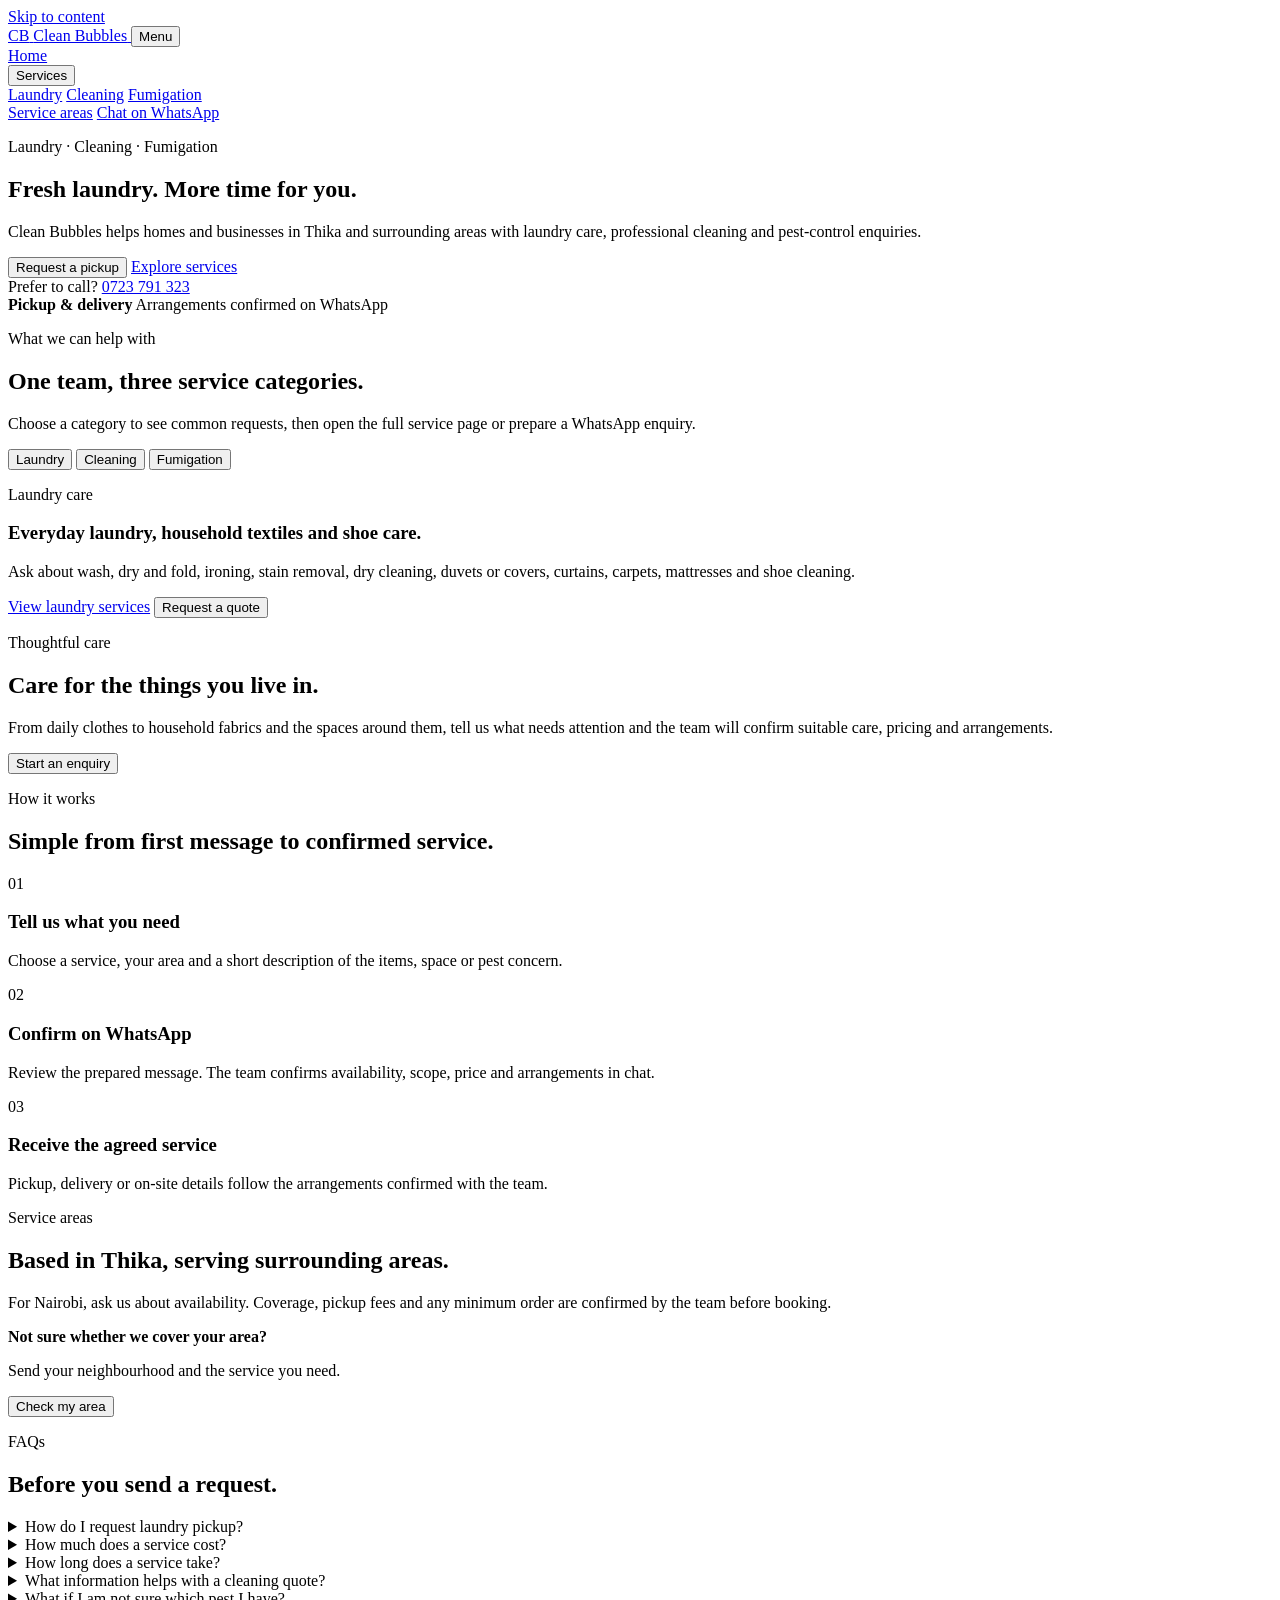
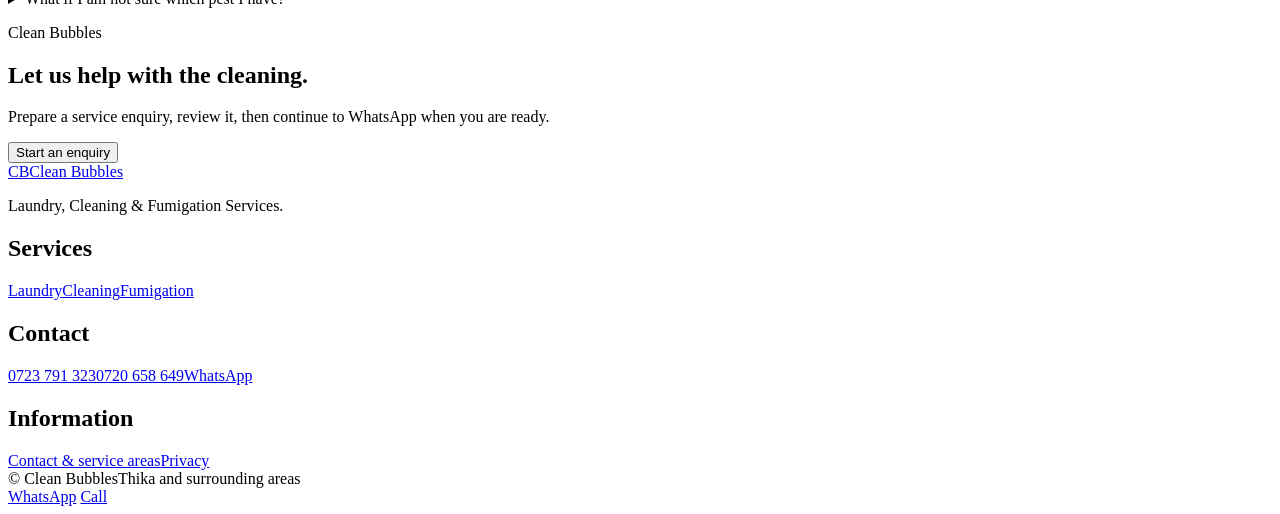
==== index.html @ dd05f0a0 "Build Clean Bubbles homepage" ====
<!doctype html>
<html lang="en">
<head>
  <meta charset="utf-8">
  <meta name="viewport" content="width=device-width,initial-scale=1">
  <meta name="description" content="Clean Bubbles provides laundry, cleaning and fumigation services in Thika and surrounding areas. Request a quote or pickup through WhatsApp.">
  <title>Clean Bubbles | Laundry, Cleaning & Fumigation in Thika</title>
  <link rel="stylesheet" href="assets/css/styles.css">
  <script defer src="assets/js/main.js"></script>
  <script defer src="assets/js/enquiry.js"></script>
</head>
<body>
  <a class="skip-link" href="#main">Skip to content</a>

  <header class="site-header">
    <div class="container nav-shell">
      <a class="wordmark" href="./" aria-label="Clean Bubbles home">
        <span class="wordmark-mark" aria-hidden="true">CB</span>
        <span>Clean Bubbles</span>
      </a>

      <button class="menu-toggle" type="button" aria-expanded="false" aria-controls="primary-nav">Menu</button>

      <nav id="primary-nav" class="primary-nav" aria-label="Primary navigation">
        <a class="active" href="./">Home</a>
        <div class="nav-dropdown">
          <button class="nav-drop-toggle" type="button" aria-expanded="false">Services</button>
          <div class="nav-dropdown-menu">
            <a href="laundry/">Laundry</a>
            <a href="cleaning/">Cleaning</a>
            <a href="fumigation/">Fumigation</a>
          </div>
        </div>
        <a href="contact/#areas">Service areas</a>
        <a class="btn btn-primary btn-small" href="https://wa.me/254723791323" target="_blank" rel="noopener noreferrer">Chat on WhatsApp</a>
      </nav>
    </div>
  </header>

  <main id="main">
    <section class="hero">
      <div class="container hero-grid">
        <div class="hero-copy reveal">
          <p class="eyebrow">Laundry · Cleaning · Fumigation</p>
          <h1>Fresh laundry. More time for you.</h1>
          <p class="hero-lede">Clean Bubbles helps homes and businesses in Thika and surrounding areas with laundry care, professional cleaning and pest-control enquiries.</p>

          <div class="hero-actions">
            <button class="btn btn-primary" type="button" data-enquiry data-category="laundry" data-service="Wash, dry and fold">Request a pickup</button>
            <a class="btn btn-secondary" href="#services">Explore services</a>
          </div>

          <div class="hero-contact">
            <span>Prefer to call?</span>
            <a href="tel:+254723791323">0723 791 323</a>
          </div>
        </div>

        <div class="hero-art reveal" aria-label="Decorative laundry illustration">
          <div class="bubble bubble-a"></div>
          <div class="bubble bubble-b"></div>
          <div class="bubble bubble-c"></div>
          <div class="washer">
            <div class="washer-top"><span></span><span></span><span></span></div>
            <div class="washer-door">
              <div class="washer-water"></div>
              <div class="washer-cloth cloth-one"></div>
              <div class="washer-cloth cloth-two"></div>
            </div>
          </div>
          <div class="laundry-card">
            <strong>Pickup & delivery</strong>
            <span>Arrangements confirmed on WhatsApp</span>
          </div>
        </div>
      </div>
    </section>

    <section id="services" class="section service-switcher">
      <div class="container">
        <div class="section-heading reveal">
          <p class="eyebrow">What we can help with</p>
          <h2>One team, three service categories.</h2>
          <p>Choose a category to see common requests, then open the full service page or prepare a WhatsApp enquiry.</p>
        </div>

        <div class="tabs reveal" data-tabs>
          <div class="tab-list" role="tablist" aria-label="Service categories">
            <button role="tab" aria-selected="true" aria-controls="panel-laundry" id="tab-laundry" data-tab="laundry">Laundry</button>
            <button role="tab" aria-selected="false" aria-controls="panel-cleaning" id="tab-cleaning" data-tab="cleaning">Cleaning</button>
            <button role="tab" aria-selected="false" aria-controls="panel-fumigation" id="tab-fumigation" data-tab="fumigation">Fumigation</button>
          </div>

          <div class="tab-panel is-active" id="panel-laundry" role="tabpanel" aria-labelledby="tab-laundry" data-panel="laundry">
            <div>
              <p class="eyebrow">Laundry care</p>
              <h3>Everyday laundry, household textiles and shoe care.</h3>
              <p>Ask about wash, dry and fold, ironing, stain removal, dry cleaning, duvets or covers, curtains, carpets, mattresses and shoe cleaning.</p>
              <div class="inline-actions">
                <a class="text-link" href="laundry/">View laundry services</a>
                <button class="btn btn-primary" type="button" data-enquiry data-category="laundry">Request a quote</button>
              </div>
            </div>
            <div class="service-visual visual-laundry" aria-hidden="true"><span class="fold fold-1"></span><span class="fold fold-2"></span><span class="fold fold-3"></span></div>
          </div>

          <div class="tab-panel" id="panel-cleaning" role="tabpanel" aria-labelledby="tab-cleaning" data-panel="cleaning" hidden>
            <div>
              <p class="eyebrow">Professional cleaning</p>
              <h3>From sofas and mattresses to homes and offices.</h3>
              <p>Describe your space, item count or approximate size so the team can confirm scope and pricing.</p>
              <div class="inline-actions">
                <a class="text-link" href="cleaning/">View cleaning services</a>
                <button class="btn btn-primary" type="button" data-enquiry data-category="cleaning">Request a quote</button>
              </div>
            </div>
            <div class="service-visual visual-cleaning" aria-hidden="true"><span class="sofa"></span><span class="sparkle s1"></span><span class="sparkle s2"></span></div>
          </div>

          <div class="tab-panel" id="panel-fumigation" role="tabpanel" aria-labelledby="tab-fumigation" data-panel="fumigation" hidden>
            <div>
              <p class="eyebrow">Fumigation & pest control</p>
              <h3>Tell us what you are seeing — or choose “Not sure”.</h3>
              <p>Enquire about cockroaches, bed bugs, termites, rats or mice, ants, general pest control, disinfection, sanitization or fogging.</p>
              <div class="inline-actions">
                <a class="text-link" href="fumigation/">View pest-control services</a>
                <button class="btn btn-primary" type="button" data-enquiry data-category="fumigation">Request a pest-control quote</button>
              </div>
            </div>
            <div class="service-visual visual-fumigation" aria-hidden="true"><span class="shield"></span><span class="dot d1"></span><span class="dot d2"></span><span class="dot d3"></span></div>
          </div>
        </div>
      </div>
    </section>

    <section class="section care-section">
      <div class="container care-grid">
        <div class="care-copy reveal">
          <p class="eyebrow eyebrow-light">Thoughtful care</p>
          <h2>Care for the things you live in.</h2>
          <p>From daily clothes to household fabrics and the spaces around them, tell us what needs attention and the team will confirm suitable care, pricing and arrangements.</p>
          <button class="btn btn-light" type="button" data-enquiry>Start an enquiry</button>
        </div>
        <div class="fabric-art reveal" aria-hidden="true"><div class="fabric fabric-one"></div><div class="fabric fabric-two"></div><div class="fabric fabric-three"></div></div>
      </div>
    </section>

    <section class="section">
      <div class="container">
        <div class="section-heading reveal">
          <p class="eyebrow">How it works</p>
          <h2>Simple from first message to confirmed service.</h2>
        </div>
        <div class="steps">
          <article class="step-card reveal"><span>01</span><h3>Tell us what you need</h3><p>Choose a service, your area and a short description of the items, space or pest concern.</p></article>
          <article class="step-card reveal"><span>02</span><h3>Confirm on WhatsApp</h3><p>Review the prepared message. The team confirms availability, scope, price and arrangements in chat.</p></article>
          <article class="step-card reveal"><span>03</span><h3>Receive the agreed service</h3><p>Pickup, delivery or on-site details follow the arrangements confirmed with the team.</p></article>
        </div>
      </div>
    </section>

    <section class="section area-section" id="areas">
      <div class="container area-grid">
        <div class="reveal">
          <p class="eyebrow">Service areas</p>
          <h2>Based in Thika, serving surrounding areas.</h2>
          <p>For Nairobi, ask us about availability. Coverage, pickup fees and any minimum order are confirmed by the team before booking.</p>
        </div>
        <div class="area-card reveal">
          <strong>Not sure whether we cover your area?</strong>
          <p>Send your neighbourhood and the service you need.</p>
          <button class="btn btn-primary" type="button" data-enquiry data-focus-area="true">Check my area</button>
        </div>
      </div>
    </section>

    <section class="section faq-section">
      <div class="container">
        <div class="section-heading reveal">
          <p class="eyebrow">FAQs</p>
          <h2>Before you send a request.</h2>
        </div>
        <div class="faq-list">
          <details><summary>How do I request laundry pickup?</summary><p>Choose a laundry service and share your area, item details and preferred date. The team confirms whether pickup is available and the final arrangements on WhatsApp.</p></details>
          <details><summary>How much does a service cost?</summary><p>Public pricing is quote-based at this stage. Send the service details you need and the team will confirm the current price before booking.</p></details>
          <details><summary>How long does a service take?</summary><p>Turnaround depends on the service and job details. Confirm the expected timing with the team before booking.</p></details>
          <details><summary>What information helps with a cleaning quote?</summary><p>Property type, number of rooms or seats where relevant, approximate carpet area if known, location and a short description of the job.</p></details>
          <details><summary>What if I am not sure which pest I have?</summary><p>You can choose “Not sure” in the enquiry and describe what you are seeing. The website does not make treatment recommendations automatically.</p></details>
        </div>
      </div>
    </section>

    <section class="section final-cta">
      <div class="container cta-panel reveal">
        <div>
          <p class="eyebrow eyebrow-light">Clean Bubbles</p>
          <h2>Let us help with the cleaning.</h2>
          <p>Prepare a service enquiry, review it, then continue to WhatsApp when you are ready.</p>
        </div>
        <button class="btn btn-light" type="button" data-enquiry>Start an enquiry</button>
      </div>
    </section>
  </main>

  <footer class="site-footer">
    <div class="container footer-grid">
      <div>
        <a class="wordmark wordmark-light" href="./"><span class="wordmark-mark">CB</span><span>Clean Bubbles</span></a>
        <p>Laundry, Cleaning & Fumigation Services.</p>
      </div>
      <div><h2>Services</h2><a href="laundry/">Laundry</a><a href="cleaning/">Cleaning</a><a href="fumigation/">Fumigation</a></div>
      <div><h2>Contact</h2><a href="tel:+254723791323">0723 791 323</a><a href="tel:+254720658649">0720 658 649</a><a href="https://wa.me/254723791323" target="_blank" rel="noopener noreferrer">WhatsApp</a></div>
      <div><h2>Information</h2><a href="contact/">Contact & service areas</a><a href="privacy/">Privacy</a></div>
    </div>
    <div class="container footer-bottom"><span>© <span data-year></span> Clean Bubbles</span><span>Thika and surrounding areas</span></div>
  </footer>

  <div class="mobile-action-bar" aria-label="Quick contact actions">
    <a href="https://wa.me/254723791323" target="_blank" rel="noopener noreferrer">WhatsApp</a>
    <a href="tel:+254723791323">Call</a>
  </div>
</body>
</html>
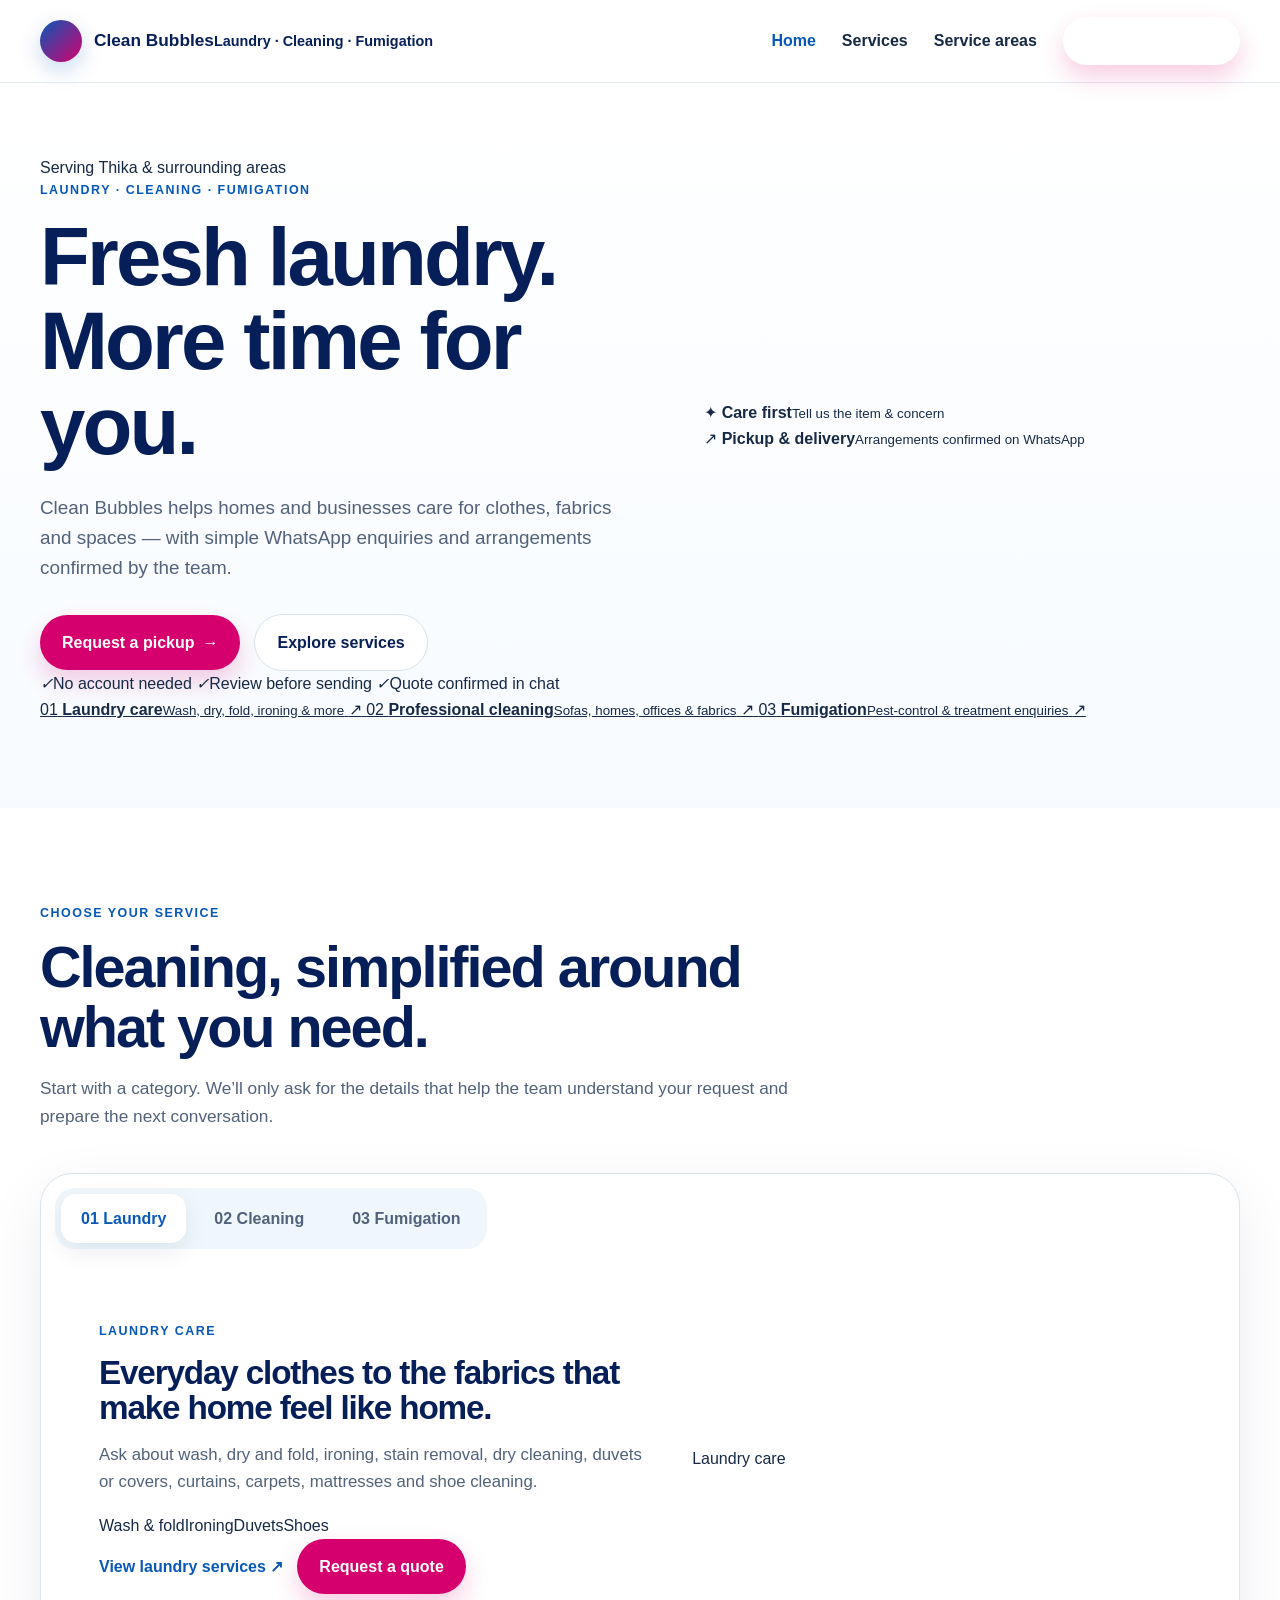
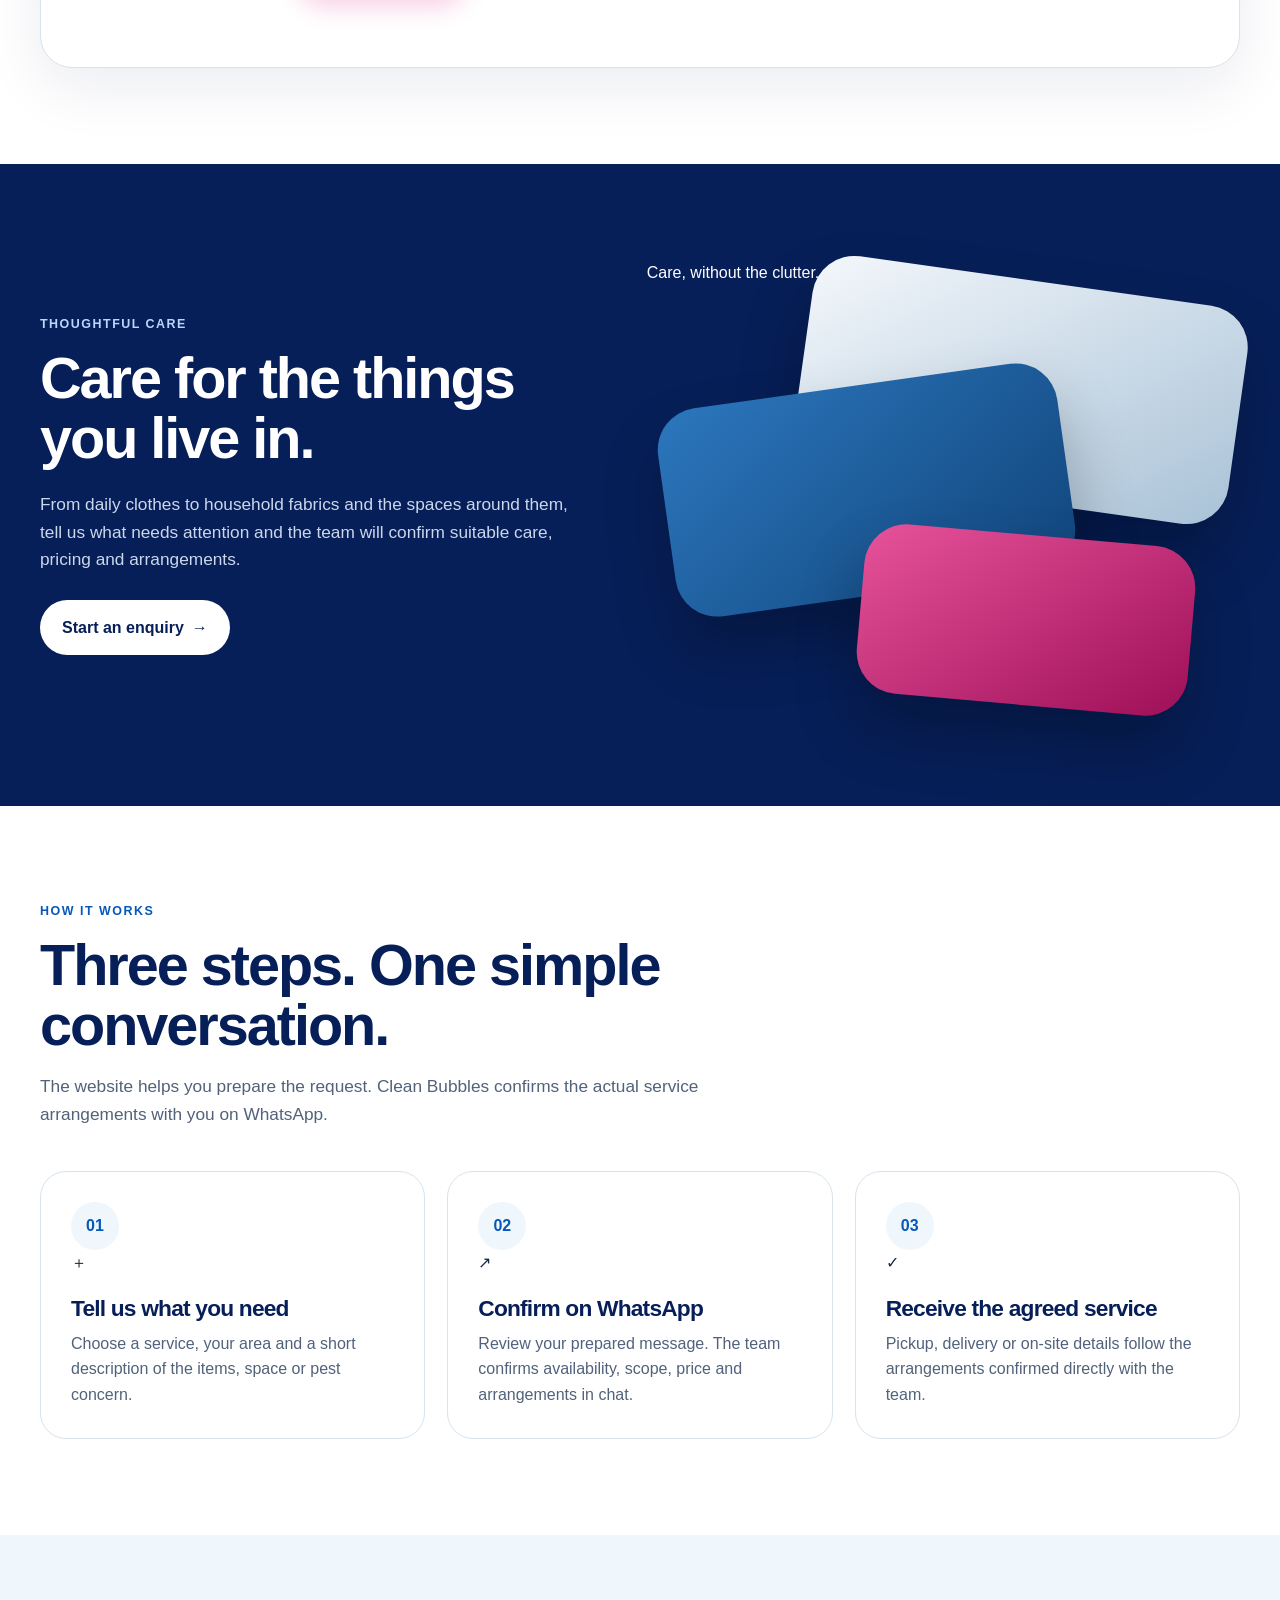
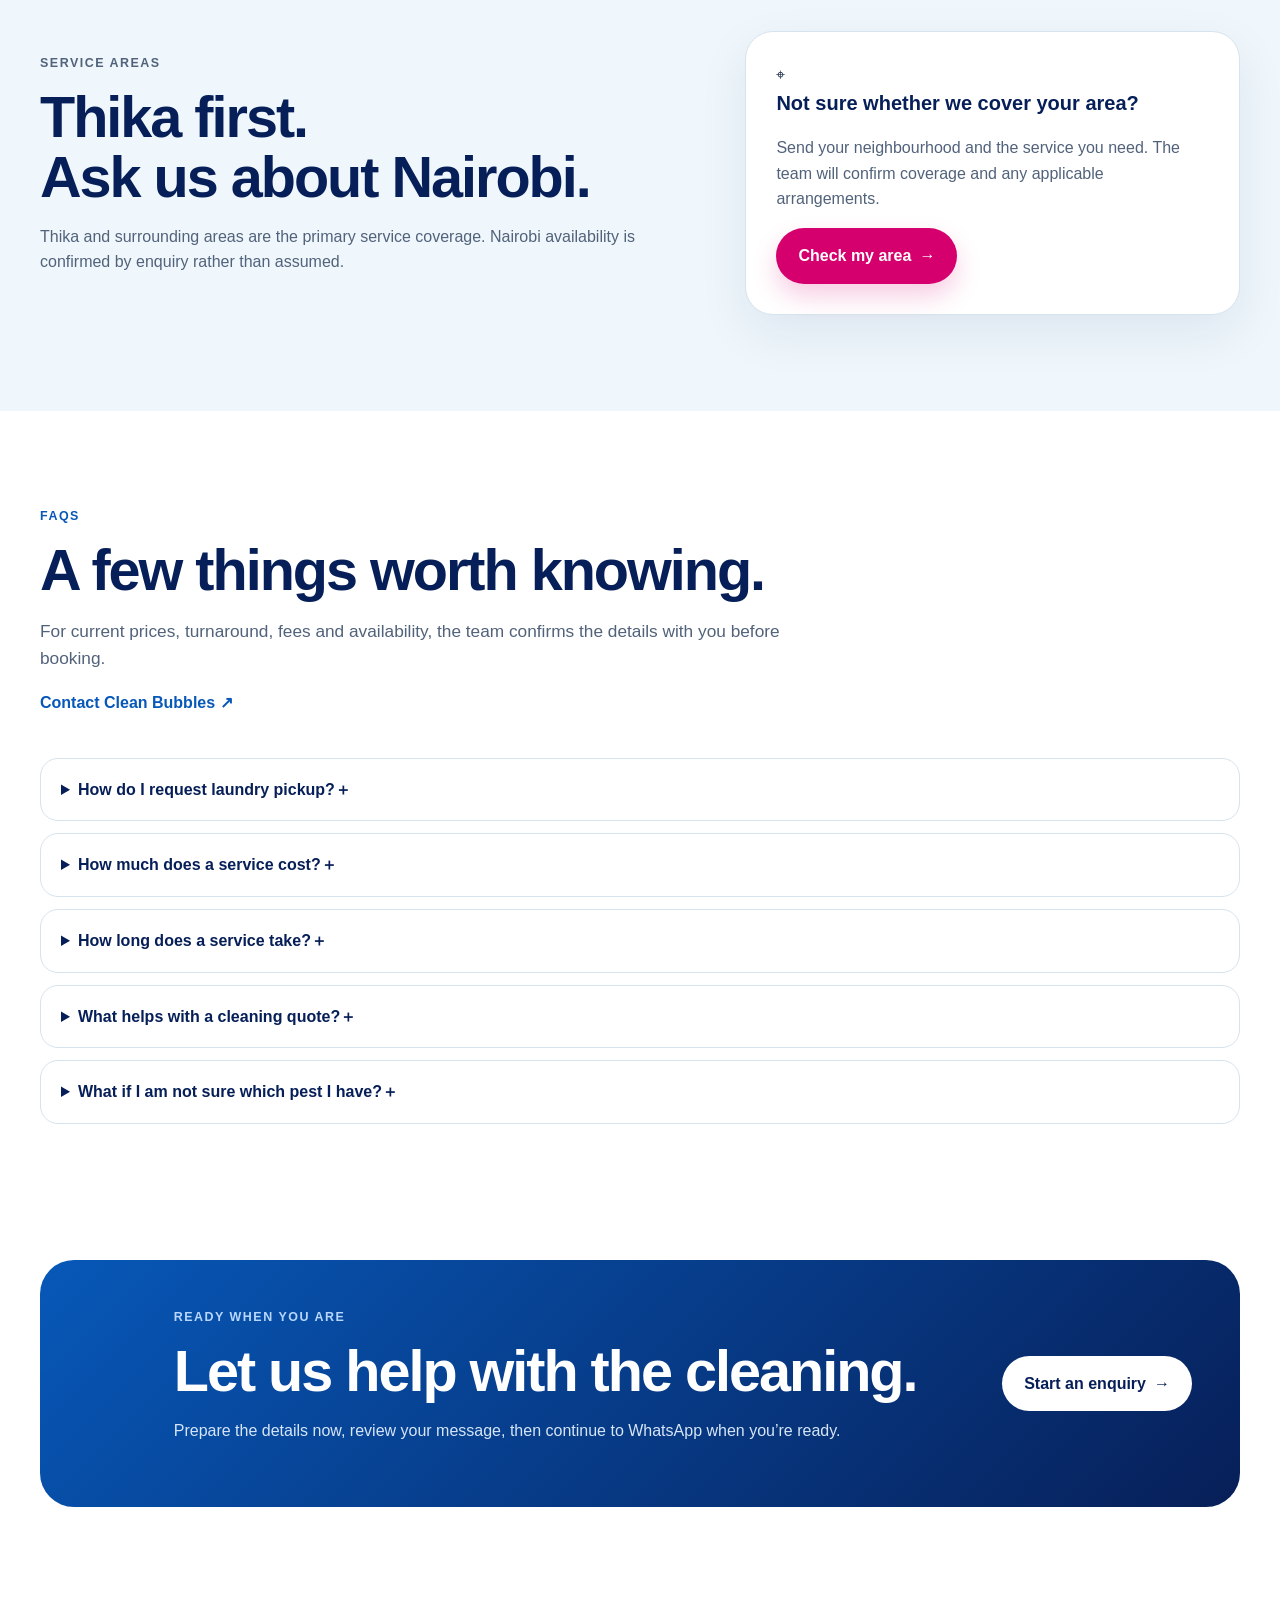
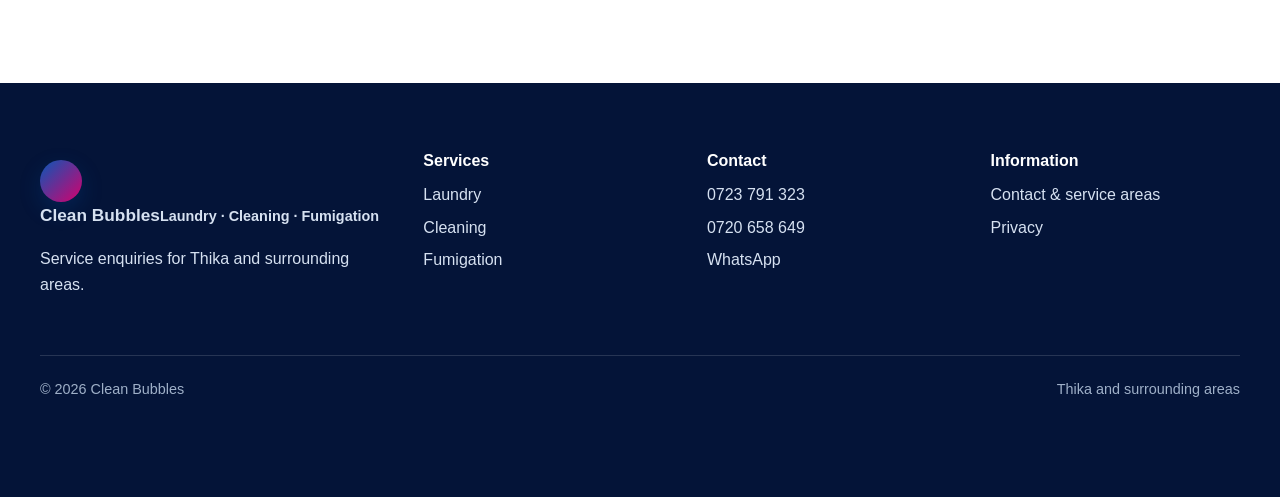
==== commit f38aead4: "Upgrade homepage visual experience" ====
--- a/index.html
+++ b/index.html
@@ -3,6 +3,7 @@
 <head>
   <meta charset="utf-8">
   <meta name="viewport" content="width=device-width,initial-scale=1">
+  <meta name="theme-color" content="#071F58">
   <meta name="description" content="Clean Bubbles provides laundry, cleaning and fumigation services in Thika and surrounding areas. Request a quote or pickup through WhatsApp.">
   <title>Clean Bubbles | Laundry, Cleaning & Fumigation in Thika</title>
   <link rel="stylesheet" href="assets/css/styles.css">
@@ -15,20 +16,27 @@
   <header class="site-header">
     <div class="container nav-shell">
       <a class="wordmark" href="./" aria-label="Clean Bubbles home">
-        <span class="wordmark-mark" aria-hidden="true">CB</span>
-        <span>Clean Bubbles</span>
+        <span class="wordmark-mark" aria-hidden="true">
+          <span class="mark-bubble mark-bubble-one"></span>
+          <span class="mark-bubble mark-bubble-two"></span>
+          <span class="mark-wave"></span>
+        </span>
+        <span class="wordmark-copy"><strong>Clean Bubbles</strong><small>Laundry · Cleaning · Fumigation</small></span>
       </a>
 
-      <button class="menu-toggle" type="button" aria-expanded="false" aria-controls="primary-nav">Menu</button>
+      <button class="menu-toggle" type="button" aria-expanded="false" aria-controls="primary-nav">
+        <span>Menu</span>
+        <span class="menu-lines" aria-hidden="true"></span>
+      </button>
 
       <nav id="primary-nav" class="primary-nav" aria-label="Primary navigation">
         <a class="active" href="./">Home</a>
         <div class="nav-dropdown">
           <button class="nav-drop-toggle" type="button" aria-expanded="false">Services</button>
           <div class="nav-dropdown-menu">
-            <a href="laundry/">Laundry</a>
-            <a href="cleaning/">Cleaning</a>
-            <a href="fumigation/">Fumigation</a>
+            <a href="laundry/"><span>Laundry</span><small>Garments, bedding & shoes</small></a>
+            <a href="cleaning/"><span>Cleaning</span><small>Homes, offices & upholstery</small></a>
+            <a href="fumigation/"><span>Fumigation</span><small>Pest-control enquiries</small></a>
           </div>
         </div>
         <a href="contact/#areas">Service areas</a>
@@ -38,123 +46,234 @@
   </header>
 
   <main id="main">
-    <section class="hero">
+    <section class="hero hero-experience">
+      <div class="hero-glow hero-glow-one" aria-hidden="true"></div>
+      <div class="hero-glow hero-glow-two" aria-hidden="true"></div>
+
       <div class="container hero-grid">
-        <div class="hero-copy reveal">
-          <p class="eyebrow">Laundry · Cleaning · Fumigation</p>
-          <h1>Fresh laundry. More time for you.</h1>
-          <p class="hero-lede">Clean Bubbles helps homes and businesses in Thika and surrounding areas with laundry care, professional cleaning and pest-control enquiries.</p>
-
-          <div class="hero-actions">
-            <button class="btn btn-primary" type="button" data-enquiry data-category="laundry" data-service="Wash, dry and fold">Request a pickup</button>
+        <div class="hero-copy hero-sequence">
+          <div class="availability-pill hero-step">
+            <span class="pulse-dot" aria-hidden="true"></span>
+            Serving Thika & surrounding areas
+          </div>
+
+          <p class="eyebrow hero-step">Laundry · Cleaning · Fumigation</p>
+          <h1 class="hero-step">Fresh laundry.<br><span class="headline-accent">More time for you.</span></h1>
+          <p class="hero-lede hero-step">Clean Bubbles helps homes and businesses care for clothes, fabrics and spaces — with simple WhatsApp enquiries and arrangements confirmed by the team.</p>
+
+          <div class="hero-actions hero-step">
+            <button class="btn btn-primary btn-icon" type="button" data-enquiry data-category="laundry" data-service="Wash, dry and fold">
+              Request a pickup <span aria-hidden="true">→</span>
+            </button>
             <a class="btn btn-secondary" href="#services">Explore services</a>
           </div>
 
-          <div class="hero-contact">
-            <span>Prefer to call?</span>
-            <a href="tel:+254723791323">0723 791 323</a>
-          </div>
-        </div>
-
-        <div class="hero-art reveal" aria-label="Decorative laundry illustration">
-          <div class="bubble bubble-a"></div>
-          <div class="bubble bubble-b"></div>
-          <div class="bubble bubble-c"></div>
-          <div class="washer">
-            <div class="washer-top"><span></span><span></span><span></span></div>
-            <div class="washer-door">
-              <div class="washer-water"></div>
-              <div class="washer-cloth cloth-one"></div>
-              <div class="washer-cloth cloth-two"></div>
-            </div>
-          </div>
-          <div class="laundry-card">
-            <strong>Pickup & delivery</strong>
-            <span>Arrangements confirmed on WhatsApp</span>
-          </div>
-        </div>
+          <div class="hero-assurance hero-step" aria-label="Website enquiry features">
+            <span><i aria-hidden="true">✓</i>No account needed</span>
+            <span><i aria-hidden="true">✓</i>Review before sending</span>
+            <span><i aria-hidden="true">✓</i>Quote confirmed in chat</span>
+          </div>
+        </div>
+
+        <div class="experience-stage hero-step" data-parallax-stage aria-label="Decorative laundry experience">
+          <div class="stage-orbit orbit-one" aria-hidden="true"></div>
+          <div class="stage-orbit orbit-two" aria-hidden="true"></div>
+
+          <div class="floating-note note-top">
+            <span class="note-icon" aria-hidden="true">✦</span>
+            <span><strong>Care first</strong><small>Tell us the item & concern</small></span>
+          </div>
+
+          <div class="washer-shell" data-parallax-item="6">
+            <div class="washer-panel">
+              <span class="washer-brand-dot"></span>
+              <span class="washer-control"></span>
+              <span class="washer-control washer-control-muted"></span>
+            </div>
+            <div class="washer-window">
+              <div class="wash-reflection"></div>
+              <div class="wash-wave wave-one"></div>
+              <div class="wash-wave wave-two"></div>
+              <div class="wash-fabric fabric-pink"></div>
+              <div class="wash-fabric fabric-white"></div>
+              <div class="wash-fabric fabric-blue"></div>
+            </div>
+            <div class="washer-shadow"></div>
+          </div>
+
+          <div class="floating-note note-bottom" data-parallax-item="-5">
+            <span class="note-icon note-icon-pink" aria-hidden="true">↗</span>
+            <span><strong>Pickup & delivery</strong><small>Arrangements confirmed on WhatsApp</small></span>
+          </div>
+
+          <div class="stage-bubble stage-bubble-a" aria-hidden="true"></div>
+          <div class="stage-bubble stage-bubble-b" aria-hidden="true"></div>
+          <div class="stage-bubble stage-bubble-c" aria-hidden="true"></div>
+        </div>
+      </div>
+
+      <div class="container hero-service-rail hero-step" aria-label="Featured service categories">
+        <a href="laundry/">
+          <span class="rail-index">01</span>
+          <span><strong>Laundry care</strong><small>Wash, dry, fold, ironing & more</small></span>
+          <span aria-hidden="true">↗</span>
+        </a>
+        <a href="cleaning/">
+          <span class="rail-index">02</span>
+          <span><strong>Professional cleaning</strong><small>Sofas, homes, offices & fabrics</small></span>
+          <span aria-hidden="true">↗</span>
+        </a>
+        <a href="fumigation/">
+          <span class="rail-index">03</span>
+          <span><strong>Fumigation</strong><small>Pest-control & treatment enquiries</small></span>
+          <span aria-hidden="true">↗</span>
+        </a>
       </div>
     </section>
 
     <section id="services" class="section service-switcher">
       <div class="container">
         <div class="section-heading reveal">
-          <p class="eyebrow">What we can help with</p>
-          <h2>One team, three service categories.</h2>
-          <p>Choose a category to see common requests, then open the full service page or prepare a WhatsApp enquiry.</p>
-        </div>
-
-        <div class="tabs reveal" data-tabs>
+          <p class="eyebrow">Choose your service</p>
+          <h2>Cleaning, simplified around what you need.</h2>
+          <p>Start with a category. We’ll only ask for the details that help the team understand your request and prepare the next conversation.</p>
+        </div>
+
+        <div class="tabs experience-tabs reveal" data-tabs>
           <div class="tab-list" role="tablist" aria-label="Service categories">
-            <button role="tab" aria-selected="true" aria-controls="panel-laundry" id="tab-laundry" data-tab="laundry">Laundry</button>
-            <button role="tab" aria-selected="false" aria-controls="panel-cleaning" id="tab-cleaning" data-tab="cleaning">Cleaning</button>
-            <button role="tab" aria-selected="false" aria-controls="panel-fumigation" id="tab-fumigation" data-tab="fumigation">Fumigation</button>
+            <button role="tab" aria-selected="true" aria-controls="panel-laundry" id="tab-laundry" data-tab="laundry">
+              <span class="tab-number">01</span> Laundry
+            </button>
+            <button role="tab" aria-selected="false" aria-controls="panel-cleaning" id="tab-cleaning" data-tab="cleaning">
+              <span class="tab-number">02</span> Cleaning
+            </button>
+            <button role="tab" aria-selected="false" aria-controls="panel-fumigation" id="tab-fumigation" data-tab="fumigation">
+              <span class="tab-number">03</span> Fumigation
+            </button>
           </div>
 
           <div class="tab-panel is-active" id="panel-laundry" role="tabpanel" aria-labelledby="tab-laundry" data-panel="laundry">
-            <div>
+            <div class="tab-copy">
               <p class="eyebrow">Laundry care</p>
-              <h3>Everyday laundry, household textiles and shoe care.</h3>
+              <h3>Everyday clothes to the fabrics that make home feel like home.</h3>
               <p>Ask about wash, dry and fold, ironing, stain removal, dry cleaning, duvets or covers, curtains, carpets, mattresses and shoe cleaning.</p>
+              <div class="service-tags" aria-label="Laundry examples">
+                <span>Wash & fold</span><span>Ironing</span><span>Duvets</span><span>Shoes</span>
+              </div>
               <div class="inline-actions">
-                <a class="text-link" href="laundry/">View laundry services</a>
+                <a class="text-link" href="laundry/">View laundry services <span aria-hidden="true">↗</span></a>
                 <button class="btn btn-primary" type="button" data-enquiry data-category="laundry">Request a quote</button>
               </div>
             </div>
-            <div class="service-visual visual-laundry" aria-hidden="true"><span class="fold fold-1"></span><span class="fold fold-2"></span><span class="fold fold-3"></span></div>
+            <div class="editorial-visual laundry-editorial" aria-hidden="true">
+              <div class="editorial-label">Laundry care</div>
+              <div class="towel-stack">
+                <span class="towel towel-a"></span>
+                <span class="towel towel-b"></span>
+                <span class="towel towel-c"></span>
+                <span class="towel towel-d"></span>
+              </div>
+              <span class="editorial-bubble eb-one"></span>
+              <span class="editorial-bubble eb-two"></span>
+            </div>
           </div>
 
           <div class="tab-panel" id="panel-cleaning" role="tabpanel" aria-labelledby="tab-cleaning" data-panel="cleaning" hidden>
-            <div>
+            <div class="tab-copy">
               <p class="eyebrow">Professional cleaning</p>
-              <h3>From sofas and mattresses to homes and offices.</h3>
-              <p>Describe your space, item count or approximate size so the team can confirm scope and pricing.</p>
+              <h3>Give your furniture, rooms and workspaces a reset.</h3>
+              <p>Describe your space, item count or approximate size so the team can confirm the scope and current pricing.</p>
+              <div class="service-tags" aria-label="Cleaning examples">
+                <span>Sofas</span><span>Mattresses</span><span>Deep cleaning</span><span>Offices</span>
+              </div>
               <div class="inline-actions">
-                <a class="text-link" href="cleaning/">View cleaning services</a>
+                <a class="text-link" href="cleaning/">View cleaning services <span aria-hidden="true">↗</span></a>
                 <button class="btn btn-primary" type="button" data-enquiry data-category="cleaning">Request a quote</button>
               </div>
             </div>
-            <div class="service-visual visual-cleaning" aria-hidden="true"><span class="sofa"></span><span class="sparkle s1"></span><span class="sparkle s2"></span></div>
+            <div class="editorial-visual cleaning-editorial" aria-hidden="true">
+              <div class="editorial-label">Space care</div>
+              <div class="room-wall"></div>
+              <div class="sofa-premium"><span></span><span></span></div>
+              <div class="floor-orb"></div>
+              <span class="sparkle-premium sp-one">✦</span>
+              <span class="sparkle-premium sp-two">✦</span>
+            </div>
           </div>
 
           <div class="tab-panel" id="panel-fumigation" role="tabpanel" aria-labelledby="tab-fumigation" data-panel="fumigation" hidden>
-            <div>
+            <div class="tab-copy">
               <p class="eyebrow">Fumigation & pest control</p>
-              <h3>Tell us what you are seeing — or choose “Not sure”.</h3>
+              <h3>You don’t have to diagnose the problem before asking for help.</h3>
               <p>Enquire about cockroaches, bed bugs, termites, rats or mice, ants, general pest control, disinfection, sanitization or fogging.</p>
+              <div class="service-tags" aria-label="Pest-control examples">
+                <span>Cockroaches</span><span>Bed bugs</span><span>Termites</span><span>Not sure</span>
+              </div>
               <div class="inline-actions">
-                <a class="text-link" href="fumigation/">View pest-control services</a>
+                <a class="text-link" href="fumigation/">View pest-control services <span aria-hidden="true">↗</span></a>
                 <button class="btn btn-primary" type="button" data-enquiry data-category="fumigation">Request a pest-control quote</button>
               </div>
             </div>
-            <div class="service-visual visual-fumigation" aria-hidden="true"><span class="shield"></span><span class="dot d1"></span><span class="dot d2"></span><span class="dot d3"></span></div>
+            <div class="editorial-visual pest-editorial" aria-hidden="true">
+              <div class="editorial-label">Pest enquiry</div>
+              <div class="shield-premium"><span>✓</span></div>
+              <span class="pest-dot pd-one"></span>
+              <span class="pest-dot pd-two"></span>
+              <span class="pest-dot pd-three"></span>
+              <div class="shield-ring"></div>
+            </div>
           </div>
         </div>
       </div>
     </section>
 
     <section class="section care-section">
+      <div class="care-noise" aria-hidden="true"></div>
       <div class="container care-grid">
         <div class="care-copy reveal">
           <p class="eyebrow eyebrow-light">Thoughtful care</p>
           <h2>Care for the things you live in.</h2>
           <p>From daily clothes to household fabrics and the spaces around them, tell us what needs attention and the team will confirm suitable care, pricing and arrangements.</p>
-          <button class="btn btn-light" type="button" data-enquiry>Start an enquiry</button>
-        </div>
-        <div class="fabric-art reveal" aria-hidden="true"><div class="fabric fabric-one"></div><div class="fabric fabric-two"></div><div class="fabric fabric-three"></div></div>
-      </div>
-    </section>
-
-    <section class="section">
+          <button class="btn btn-light btn-icon" type="button" data-enquiry>Start an enquiry <span aria-hidden="true">→</span></button>
+        </div>
+
+        <div class="fabric-art premium-fabric reveal" aria-hidden="true">
+          <div class="fabric fabric-one"><span></span></div>
+          <div class="fabric fabric-two"><span></span></div>
+          <div class="fabric fabric-three"><span></span></div>
+          <div class="fabric-caption">Care, without the clutter.</div>
+        </div>
+      </div>
+    </section>
+
+    <section class="section process-section">
       <div class="container">
         <div class="section-heading reveal">
           <p class="eyebrow">How it works</p>
-          <h2>Simple from first message to confirmed service.</h2>
-        </div>
+          <h2>Three steps. One simple conversation.</h2>
+          <p>The website helps you prepare the request. Clean Bubbles confirms the actual service arrangements with you on WhatsApp.</p>
+        </div>
+
+        <div class="process-line" aria-hidden="true"></div>
         <div class="steps">
-          <article class="step-card reveal"><span>01</span><h3>Tell us what you need</h3><p>Choose a service, your area and a short description of the items, space or pest concern.</p></article>
-          <article class="step-card reveal"><span>02</span><h3>Confirm on WhatsApp</h3><p>Review the prepared message. The team confirms availability, scope, price and arrangements in chat.</p></article>
-          <article class="step-card reveal"><span>03</span><h3>Receive the agreed service</h3><p>Pickup, delivery or on-site details follow the arrangements confirmed with the team.</p></article>
+          <article class="step-card reveal">
+            <span class="step-number">01</span>
+            <div class="step-symbol" aria-hidden="true">＋</div>
+            <h3>Tell us what you need</h3>
+            <p>Choose a service, your area and a short description of the items, space or pest concern.</p>
+          </article>
+          <article class="step-card reveal">
+            <span class="step-number">02</span>
+            <div class="step-symbol" aria-hidden="true">↗</div>
+            <h3>Confirm on WhatsApp</h3>
+            <p>Review your prepared message. The team confirms availability, scope, price and arrangements in chat.</p>
+          </article>
+          <article class="step-card reveal">
+            <span class="step-number">03</span>
+            <div class="step-symbol" aria-hidden="true">✓</div>
+            <h3>Receive the agreed service</h3>
+            <p>Pickup, delivery or on-site details follow the arrangements confirmed directly with the team.</p>
+          </article>
         </div>
       </div>
     </section>
@@ -163,41 +282,61 @@
       <div class="container area-grid">
         <div class="reveal">
           <p class="eyebrow">Service areas</p>
-          <h2>Based in Thika, serving surrounding areas.</h2>
-          <p>For Nairobi, ask us about availability. Coverage, pickup fees and any minimum order are confirmed by the team before booking.</p>
+          <h2>Thika first.<br><span class="headline-accent">Ask us about Nairobi.</span></h2>
+          <p>Thika and surrounding areas are the primary service coverage. Nairobi availability is confirmed by enquiry rather than assumed.</p>
         </div>
         <div class="area-card reveal">
+          <div class="area-icon" aria-hidden="true">⌖</div>
           <strong>Not sure whether we cover your area?</strong>
-          <p>Send your neighbourhood and the service you need.</p>
-          <button class="btn btn-primary" type="button" data-enquiry data-focus-area="true">Check my area</button>
+          <p>Send your neighbourhood and the service you need. The team will confirm coverage and any applicable arrangements.</p>
+          <button class="btn btn-primary btn-icon" type="button" data-enquiry data-focus-area="true">Check my area <span aria-hidden="true">→</span></button>
         </div>
       </div>
     </section>
 
     <section class="section faq-section">
-      <div class="container">
+      <div class="container faq-grid">
         <div class="section-heading reveal">
           <p class="eyebrow">FAQs</p>
-          <h2>Before you send a request.</h2>
-        </div>
-        <div class="faq-list">
-          <details><summary>How do I request laundry pickup?</summary><p>Choose a laundry service and share your area, item details and preferred date. The team confirms whether pickup is available and the final arrangements on WhatsApp.</p></details>
-          <details><summary>How much does a service cost?</summary><p>Public pricing is quote-based at this stage. Send the service details you need and the team will confirm the current price before booking.</p></details>
-          <details><summary>How long does a service take?</summary><p>Turnaround depends on the service and job details. Confirm the expected timing with the team before booking.</p></details>
-          <details><summary>What information helps with a cleaning quote?</summary><p>Property type, number of rooms or seats where relevant, approximate carpet area if known, location and a short description of the job.</p></details>
-          <details><summary>What if I am not sure which pest I have?</summary><p>You can choose “Not sure” in the enquiry and describe what you are seeing. The website does not make treatment recommendations automatically.</p></details>
+          <h2>A few things worth knowing.</h2>
+          <p>For current prices, turnaround, fees and availability, the team confirms the details with you before booking.</p>
+          <a class="text-link" href="contact/">Contact Clean Bubbles <span aria-hidden="true">↗</span></a>
+        </div>
+
+        <div class="faq-list reveal">
+          <details>
+            <summary>How do I request laundry pickup?<span aria-hidden="true">＋</span></summary>
+            <p>Choose a laundry service and share your area, item details and preferred date. The team confirms whether pickup is available and the final arrangements on WhatsApp.</p>
+          </details>
+          <details>
+            <summary>How much does a service cost?<span aria-hidden="true">＋</span></summary>
+            <p>Public pricing is quote-based at this stage. Send the service details you need and the team will confirm the current price before booking.</p>
+          </details>
+          <details>
+            <summary>How long does a service take?<span aria-hidden="true">＋</span></summary>
+            <p>Turnaround depends on the service and job details. Confirm the expected timing with the team before booking.</p>
+          </details>
+          <details>
+            <summary>What helps with a cleaning quote?<span aria-hidden="true">＋</span></summary>
+            <p>Property type, number of rooms or seats where relevant, approximate carpet area if known, location and a short description of the job.</p>
+          </details>
+          <details>
+            <summary>What if I am not sure which pest I have?<span aria-hidden="true">＋</span></summary>
+            <p>Choose “Not sure” in the enquiry and describe what you are seeing. The website does not make treatment recommendations automatically.</p>
+          </details>
         </div>
       </div>
     </section>
 
     <section class="section final-cta">
       <div class="container cta-panel reveal">
+        <div class="cta-orb" aria-hidden="true"></div>
         <div>
-          <p class="eyebrow eyebrow-light">Clean Bubbles</p>
+          <p class="eyebrow eyebrow-light">Ready when you are</p>
           <h2>Let us help with the cleaning.</h2>
-          <p>Prepare a service enquiry, review it, then continue to WhatsApp when you are ready.</p>
-        </div>
-        <button class="btn btn-light" type="button" data-enquiry>Start an enquiry</button>
+          <p>Prepare the details now, review your message, then continue to WhatsApp when you’re ready.</p>
+        </div>
+        <button class="btn btn-light btn-icon" type="button" data-enquiry>Start an enquiry <span aria-hidden="true">→</span></button>
       </div>
     </section>
   </main>
@@ -205,8 +344,11 @@
   <footer class="site-footer">
     <div class="container footer-grid">
       <div>
-        <a class="wordmark wordmark-light" href="./"><span class="wordmark-mark">CB</span><span>Clean Bubbles</span></a>
-        <p>Laundry, Cleaning & Fumigation Services.</p>
+        <a class="wordmark wordmark-light" href="./">
+          <span class="wordmark-mark" aria-hidden="true"><span class="mark-bubble mark-bubble-one"></span><span class="mark-bubble mark-bubble-two"></span><span class="mark-wave"></span></span>
+          <span class="wordmark-copy"><strong>Clean Bubbles</strong><small>Laundry · Cleaning · Fumigation</small></span>
+        </a>
+        <p>Service enquiries for Thika and surrounding areas.</p>
       </div>
       <div><h2>Services</h2><a href="laundry/">Laundry</a><a href="cleaning/">Cleaning</a><a href="fumigation/">Fumigation</a></div>
       <div><h2>Contact</h2><a href="tel:+254723791323">0723 791 323</a><a href="tel:+254720658649">0720 658 649</a><a href="https://wa.me/254723791323" target="_blank" rel="noopener noreferrer">WhatsApp</a></div>
--- a/assets/css/styles.css
+++ b/assets/css/styles.css
@@ -0,0 +1,195 @@
+:root{
+  --navy:#071F58;
+  --blue:#0758B8;
+  --pink:#D5006D;
+  --white:#fff;
+  --pale:#EFF7FC;
+  --text:#172A45;
+  --muted:#51627A;
+  --border:#D7E3ED;
+  --shadow:0 18px 45px rgba(7,31,88,.12);
+  --radius:28px;
+  --container:1200px;
+}
+*{box-sizing:border-box}
+html{scroll-behavior:smooth}
+body{margin:0;font-family:Arial,Helvetica,sans-serif;color:var(--text);background:#fff;line-height:1.6}
+body.modal-open{overflow:hidden}
+a{color:inherit}
+img{max-width:100%}
+button,input,select,textarea{font:inherit}
+button{cursor:pointer}
+.container{width:min(var(--container),calc(100% - 48px));margin-inline:auto}
+.section{padding:96px 0}
+.skip-link{position:absolute;left:-9999px;top:10px;background:var(--navy);color:#fff;padding:10px 14px;z-index:999}
+.skip-link:focus{left:10px}
+.site-header{position:sticky;top:0;z-index:50;background:rgba(255,255,255,.93);backdrop-filter:blur(18px);border-bottom:1px solid rgba(215,227,237,.7)}
+.nav-shell{min-height:82px;display:flex;align-items:center;justify-content:space-between;gap:24px}
+.wordmark{display:inline-flex;align-items:center;gap:12px;text-decoration:none;font-weight:800;color:var(--navy);font-size:1.08rem}
+.wordmark-mark{width:42px;height:42px;display:grid;place-items:center;border-radius:50%;background:linear-gradient(135deg,var(--blue),var(--pink));color:#fff;font-size:.82rem;box-shadow:0 8px 22px rgba(7,88,184,.22)}
+.primary-nav{display:flex;align-items:center;gap:26px}
+.primary-nav>a,.nav-drop-toggle{font-weight:700;text-decoration:none;color:var(--text);background:none;border:0;padding:10px 0}
+.primary-nav>a:hover,.nav-drop-toggle:hover,.primary-nav .active{color:var(--blue)}
+.nav-dropdown{position:relative}
+.nav-dropdown-menu{position:absolute;top:calc(100% + 12px);left:-18px;min-width:190px;background:#fff;padding:10px;border-radius:18px;box-shadow:var(--shadow);border:1px solid var(--border);opacity:0;visibility:hidden;transform:translateY(-6px);transition:.2s ease}
+.nav-dropdown.is-open .nav-dropdown-menu{opacity:1;visibility:visible;transform:none}
+.nav-dropdown-menu a{display:block;padding:10px 12px;border-radius:12px;text-decoration:none;font-weight:700}
+.nav-dropdown-menu a:hover{background:var(--pale);color:var(--blue)}
+.menu-toggle{display:none;border:1px solid var(--border);background:#fff;border-radius:12px;padding:10px 14px;font-weight:800}
+.btn{border:0;border-radius:999px;padding:15px 22px;display:inline-flex;align-items:center;justify-content:center;gap:8px;text-decoration:none;font-weight:800;transition:transform .2s ease,box-shadow .2s ease,background .2s ease}
+.btn:hover{transform:translateY(-2px)}
+.btn-primary{background:var(--pink);color:#fff;box-shadow:0 12px 26px rgba(213,0,109,.2)}
+.btn-secondary{background:#fff;color:var(--navy);border:1px solid var(--border)}
+.btn-light{background:#fff;color:var(--navy)}
+.btn-small{padding:11px 17px!important;color:#fff!important}
+.hero{overflow:hidden;background:linear-gradient(180deg,#fff 0%,#f7fbff 100%);padding:72px 0 86px}
+.hero-grid{display:grid;grid-template-columns:1.05fr .95fr;align-items:center;gap:72px}
+.eyebrow{text-transform:uppercase;letter-spacing:.12em;font-size:.78rem;font-weight:800;color:var(--blue);margin:0 0 14px}
+.eyebrow-light{color:#b8d7ff}
+h1,h2,h3{line-height:1.04;margin:0;color:var(--navy);letter-spacing:-.035em}
+h1{font-size:clamp(3rem,6.5vw,5.1rem);max-width:780px}
+h2{font-size:clamp(2.2rem,4.5vw,3.8rem)}
+h3{font-size:clamp(1.45rem,2.6vw,2.25rem)}
+.hero-lede{font-size:1.18rem;color:var(--muted);max-width:680px;margin:24px 0 30px}
+.hero-actions,.inline-actions{display:flex;gap:14px;flex-wrap:wrap;align-items:center}
+.hero-contact{display:flex;gap:8px;align-items:center;margin-top:22px;color:var(--muted);font-size:.95rem}
+.hero-contact a{font-weight:800;color:var(--navy)}
+.hero-art{min-height:560px;position:relative;display:grid;place-items:center}
+.washer{width:350px;height:430px;border-radius:34px;background:linear-gradient(145deg,#f8fbfe,#e7f0f8);box-shadow:0 40px 80px rgba(7,31,88,.2),inset 0 0 0 1px rgba(255,255,255,.9);position:relative;z-index:2;padding:34px}
+.washer-top{height:42px;display:flex;align-items:center;gap:12px}
+.washer-top span{width:15px;height:15px;border-radius:50%;background:var(--blue)}
+.washer-top span:nth-child(2){background:#b8c9dc}
+.washer-top span:nth-child(3){width:58px;border-radius:99px;background:#dbe7f1}
+.washer-door{width:246px;height:246px;border-radius:50%;margin:30px auto 0;background:radial-gradient(circle at 38% 25%,#8bd5ff,#1d72c8 58%,#0b326d);border:24px solid #d8e4ee;box-shadow:inset 0 0 0 5px rgba(255,255,255,.7);position:relative;overflow:hidden}
+.washer-water{position:absolute;left:-10%;right:-10%;bottom:-15%;height:58%;background:rgba(255,255,255,.16);border-radius:50% 50% 0 0;transform:rotate(-7deg)}
+.washer-cloth{position:absolute;width:90px;height:60px;border-radius:40px;filter:drop-shadow(0 8px 12px rgba(0,0,0,.15))}
+.cloth-one{background:#fff;left:42px;top:118px;transform:rotate(22deg)}
+.cloth-two{background:#ef62a8;right:26px;top:92px;transform:rotate(-30deg)}
+.laundry-card{position:absolute;right:0;bottom:52px;background:#fff;border:1px solid var(--border);box-shadow:var(--shadow);border-radius:22px;padding:18px 20px;z-index:4;max-width:235px}
+.laundry-card strong,.laundry-card span{display:block}
+.laundry-card strong{color:var(--navy)}
+.laundry-card span{font-size:.9rem;color:var(--muted);margin-top:4px}
+.bubble{position:absolute;border-radius:50%;background:linear-gradient(135deg,rgba(7,88,184,.22),rgba(213,0,109,.13));border:1px solid rgba(255,255,255,.85);box-shadow:inset 0 0 18px rgba(255,255,255,.8)}
+.bubble-a{width:110px;height:110px;top:35px;right:20px}
+.bubble-b{width:58px;height:58px;left:18px;top:140px}
+.bubble-c{width:78px;height:78px;right:48px;top:170px}
+.section-heading{max-width:760px;margin-bottom:42px}
+.section-heading p:not(.eyebrow){color:var(--muted);font-size:1.08rem}
+.tabs{border:1px solid var(--border);border-radius:32px;padding:14px;background:#fff;box-shadow:0 20px 60px rgba(7,31,88,.08)}
+.tab-list{display:flex;gap:8px;padding:6px;background:var(--pale);border-radius:20px;width:max-content;max-width:100%;margin-bottom:14px}
+.tab-list button{border:0;background:transparent;border-radius:15px;padding:12px 20px;color:var(--muted);font-weight:800}
+.tab-list button[aria-selected="true"]{background:#fff;color:var(--blue);box-shadow:0 8px 24px rgba(7,31,88,.08)}
+.tab-panel{min-height:390px;display:grid;grid-template-columns:1fr .9fr;align-items:center;gap:50px;padding:44px}
+.tab-panel[hidden]{display:none}
+.tab-panel p:not(.eyebrow){color:var(--muted);font-size:1.05rem}
+.text-link{font-weight:800;color:var(--blue);text-decoration:none}
+.service-visual{min-height:290px;border-radius:28px;background:linear-gradient(145deg,#f7fbff,#e8f4fb);position:relative;overflow:hidden}
+.fold{position:absolute;left:50%;transform:translateX(-50%);width:220px;height:72px;border-radius:18px;box-shadow:0 14px 30px rgba(7,31,88,.1)}
+.fold-1{top:70px;background:#fff}
+.fold-2{top:128px;background:#74bce9}
+.fold-3{top:186px;background:#f28bb9}
+.sofa{position:absolute;left:18%;right:18%;bottom:44px;height:130px;background:#6ca5cf;border-radius:24px 24px 14px 14px}
+.sofa:before,.sofa:after{content:"";position:absolute;bottom:-24px;width:24px;height:32px;background:#497da4;border-radius:0 0 8px 8px}
+.sofa:before{left:18px}.sofa:after{right:18px}
+.sparkle{position:absolute;width:28px;height:28px;background:var(--pink);clip-path:polygon(50% 0,61% 39%,100% 50%,61% 61%,50% 100%,39% 61%,0 50%,39% 39%)}
+.s1{top:48px;right:24%}.s2{top:95px;left:19%;width:18px;height:18px;background:var(--blue)}
+.shield{position:absolute;width:145px;height:165px;background:linear-gradient(145deg,var(--blue),var(--navy));left:50%;top:50%;transform:translate(-50%,-50%);clip-path:polygon(50% 0,90% 15%,82% 68%,50% 100%,18% 68%,10% 15%)}
+.dot{position:absolute;border-radius:50%;background:var(--pink)}
+.d1{width:26px;height:26px;left:18%;top:25%}.d2{width:18px;height:18px;right:17%;top:38%}.d3{width:12px;height:12px;left:30%;bottom:17%}
+.care-section{background:var(--navy);color:#fff;overflow:hidden}
+.care-grid{display:grid;grid-template-columns:.95fr 1.05fr;gap:70px;align-items:center}
+.care-section h2{color:#fff}
+.care-copy p:not(.eyebrow){color:#cbd7eb;font-size:1.08rem;margin:22px 0 26px}
+.fabric-art{height:450px;position:relative}
+.fabric{position:absolute;border-radius:42px;box-shadow:0 35px 60px rgba(0,0,0,.25)}
+.fabric-one{width:74%;height:220px;right:0;top:20px;background:linear-gradient(145deg,#f3f7fb,#a9c2d7);transform:rotate(8deg)}
+.fabric-two{width:68%;height:210px;left:3%;top:125px;background:linear-gradient(145deg,#2c77bd,#11457c);transform:rotate(-8deg)}
+.fabric-three{width:56%;height:170px;right:8%;bottom:5px;background:linear-gradient(145deg,#e7539b,#9d0f57);transform:rotate(5deg)}
+.steps{display:grid;grid-template-columns:repeat(3,1fr);gap:22px}
+.step-card{padding:30px;border:1px solid var(--border);border-radius:26px;background:#fff}
+.step-card span{display:inline-grid;place-items:center;width:48px;height:48px;border-radius:50%;background:var(--pale);color:var(--blue);font-weight:900}
+.step-card h3{font-size:1.42rem;margin:22px 0 10px}
+.step-card p{margin:0;color:var(--muted)}
+.area-section{background:var(--pale)}
+.area-grid{display:grid;grid-template-columns:1fr .75fr;gap:46px;align-items:center}
+.area-grid p{color:var(--muted)}
+.area-card{background:#fff;border:1px solid var(--border);border-radius:28px;padding:30px;box-shadow:0 18px 50px rgba(7,31,88,.08)}
+.area-card strong{font-size:1.25rem;color:var(--navy)}
+.faq-list{display:grid;gap:12px}
+.faq-list details{border:1px solid var(--border);border-radius:18px;padding:18px 20px;background:#fff}
+.faq-list summary{font-weight:800;color:var(--navy);cursor:pointer}
+.faq-list p{color:var(--muted);margin-bottom:0}
+.final-cta{padding-top:40px}
+.cta-panel{background:linear-gradient(135deg,var(--blue),var(--navy));color:#fff;border-radius:34px;padding:48px;display:flex;justify-content:space-between;align-items:center;gap:30px}
+.cta-panel h2{color:#fff}.cta-panel p:not(.eyebrow){color:#d6e6f8}
+.site-footer{background:#041438;color:#d6e1f1;padding:70px 0 96px;margin-top:80px}
+.footer-grid{display:grid;grid-template-columns:1.4fr repeat(3,1fr);gap:34px}
+.wordmark-light{color:#fff}
+.footer-grid h2{font-size:1rem;color:#fff;margin-bottom:12px;letter-spacing:0}
+.footer-grid a{display:block;color:#d6e1f1;text-decoration:none;margin:7px 0}
+.footer-grid a:hover{color:#fff}
+.footer-bottom{margin-top:42px;padding-top:22px;border-top:1px solid rgba(255,255,255,.14);display:flex;justify-content:space-between;gap:20px;font-size:.9rem;color:#9fb0c8}
+.mobile-action-bar{display:none}
+.page-hero{background:var(--pale);padding:72px 0}
+.page-hero .page-lede{max-width:760px;color:var(--muted);font-size:1.1rem}
+.card-grid{display:grid;grid-template-columns:repeat(3,1fr);gap:20px}
+.service-card{border:1px solid var(--border);border-radius:24px;padding:26px;background:#fff;display:flex;flex-direction:column}
+.service-card h3{font-size:1.35rem;margin-bottom:10px}
+.service-card p{color:var(--muted);flex:1}
+.service-card .btn{margin-top:12px;align-self:flex-start}
+.notice{border-left:4px solid var(--blue);background:var(--pale);padding:18px 20px;border-radius:0 16px 16px 0;color:var(--muted)}
+.contact-grid{display:grid;grid-template-columns:1fr 1fr;gap:24px}
+.contact-card{border:1px solid var(--border);border-radius:24px;padding:28px}
+.contact-card h2{font-size:1.6rem;margin-bottom:8px}
+.contact-card p{color:var(--muted)}
+.contact-card a{font-weight:800;color:var(--blue)}
+.enquiry-modal{position:fixed;inset:0;z-index:100;display:none}
+.enquiry-modal.is-open{display:block}
+.enquiry-backdrop{position:absolute;inset:0;background:rgba(4,20,56,.72)}
+.enquiry-dialog{position:relative;width:min(680px,calc(100% - 32px));max-height:90vh;overflow:auto;margin:5vh auto;background:#fff;border-radius:28px;padding:30px;box-shadow:0 30px 80px rgba(0,0,0,.3)}
+.enquiry-close{position:absolute;right:18px;top:18px;border:1px solid var(--border);width:42px;height:42px;border-radius:50%;background:#fff;font-weight:900}
+.form-grid{display:grid;grid-template-columns:1fr 1fr;gap:16px}
+.form-field{display:grid;gap:7px}
+.form-field.full{grid-column:1/-1}
+.form-field label{font-weight:800;color:var(--navy)}
+.form-field input,.form-field select,.form-field textarea{width:100%;border:1px solid var(--border);border-radius:14px;padding:13px 14px;color:var(--text);background:#fff}
+.form-field textarea{min-height:130px;resize:vertical}
+.form-error{color:#a50048;font-size:.88rem;min-height:1.1em}
+.review-box{white-space:pre-wrap;background:var(--pale);border-radius:18px;padding:18px;color:var(--text);margin:18px 0}
+.modal-actions{display:flex;gap:10px;flex-wrap:wrap;margin-top:20px}
+.reveal{opacity:0;transform:translateY(16px);transition:opacity .6s ease,transform .6s ease}
+.reveal.is-visible{opacity:1;transform:none}
+@media (prefers-reduced-motion:reduce){*{scroll-behavior:auto!important}.reveal{opacity:1;transform:none;transition:none}.btn{transition:none}}
+@media(max-width:900px){
+  .menu-toggle{display:block}
+  .primary-nav{position:absolute;left:24px;right:24px;top:72px;display:none;flex-direction:column;align-items:stretch;gap:4px;background:#fff;padding:18px;border-radius:20px;border:1px solid var(--border);box-shadow:var(--shadow)}
+  .primary-nav.is-open{display:flex}
+  .nav-dropdown-menu{position:static;display:none;opacity:1;visibility:visible;transform:none;box-shadow:none;margin-top:4px}
+  .nav-dropdown.is-open .nav-dropdown-menu{display:block}
+  .hero-grid,.care-grid,.area-grid,.contact-grid{grid-template-columns:1fr}
+  .hero{padding-top:50px}
+  .hero-art{min-height:480px}
+  .tab-panel{grid-template-columns:1fr;padding:28px;min-height:0}
+  .steps,.card-grid{grid-template-columns:1fr 1fr}
+  .footer-grid{grid-template-columns:1fr 1fr}
+}
+@media(max-width:640px){
+  .container{width:min(100% - 32px,var(--container))}
+  .section{padding:68px 0}
+  .hero-grid{gap:34px}
+  .hero-art{min-height:390px}
+  .washer{width:270px;height:340px;padding:24px}
+  .washer-door{width:188px;height:188px;border-width:18px;margin-top:18px}
+  .laundry-card{right:4px;bottom:26px;max-width:190px}
+  .tab-list{width:100%;display:grid;grid-template-columns:repeat(3,1fr)}
+  .tab-list button{padding:11px 8px}
+  .steps,.card-grid,.footer-grid{grid-template-columns:1fr}
+  .cta-panel{padding:32px;align-items:flex-start;flex-direction:column}
+  .footer-bottom{flex-direction:column}
+  .mobile-action-bar{position:fixed;display:grid;grid-template-columns:1fr 1fr;left:12px;right:12px;bottom:12px;z-index:45;background:#fff;border:1px solid var(--border);border-radius:18px;box-shadow:var(--shadow);overflow:hidden}
+  .mobile-action-bar a{padding:14px;text-align:center;text-decoration:none;font-weight:900;color:var(--navy)}
+  .mobile-action-bar a:first-child{background:var(--pink);color:#fff}
+  .site-footer{padding-bottom:120px}
+  .form-grid{grid-template-columns:1fr}
+  .form-field.full{grid-column:auto}
+}
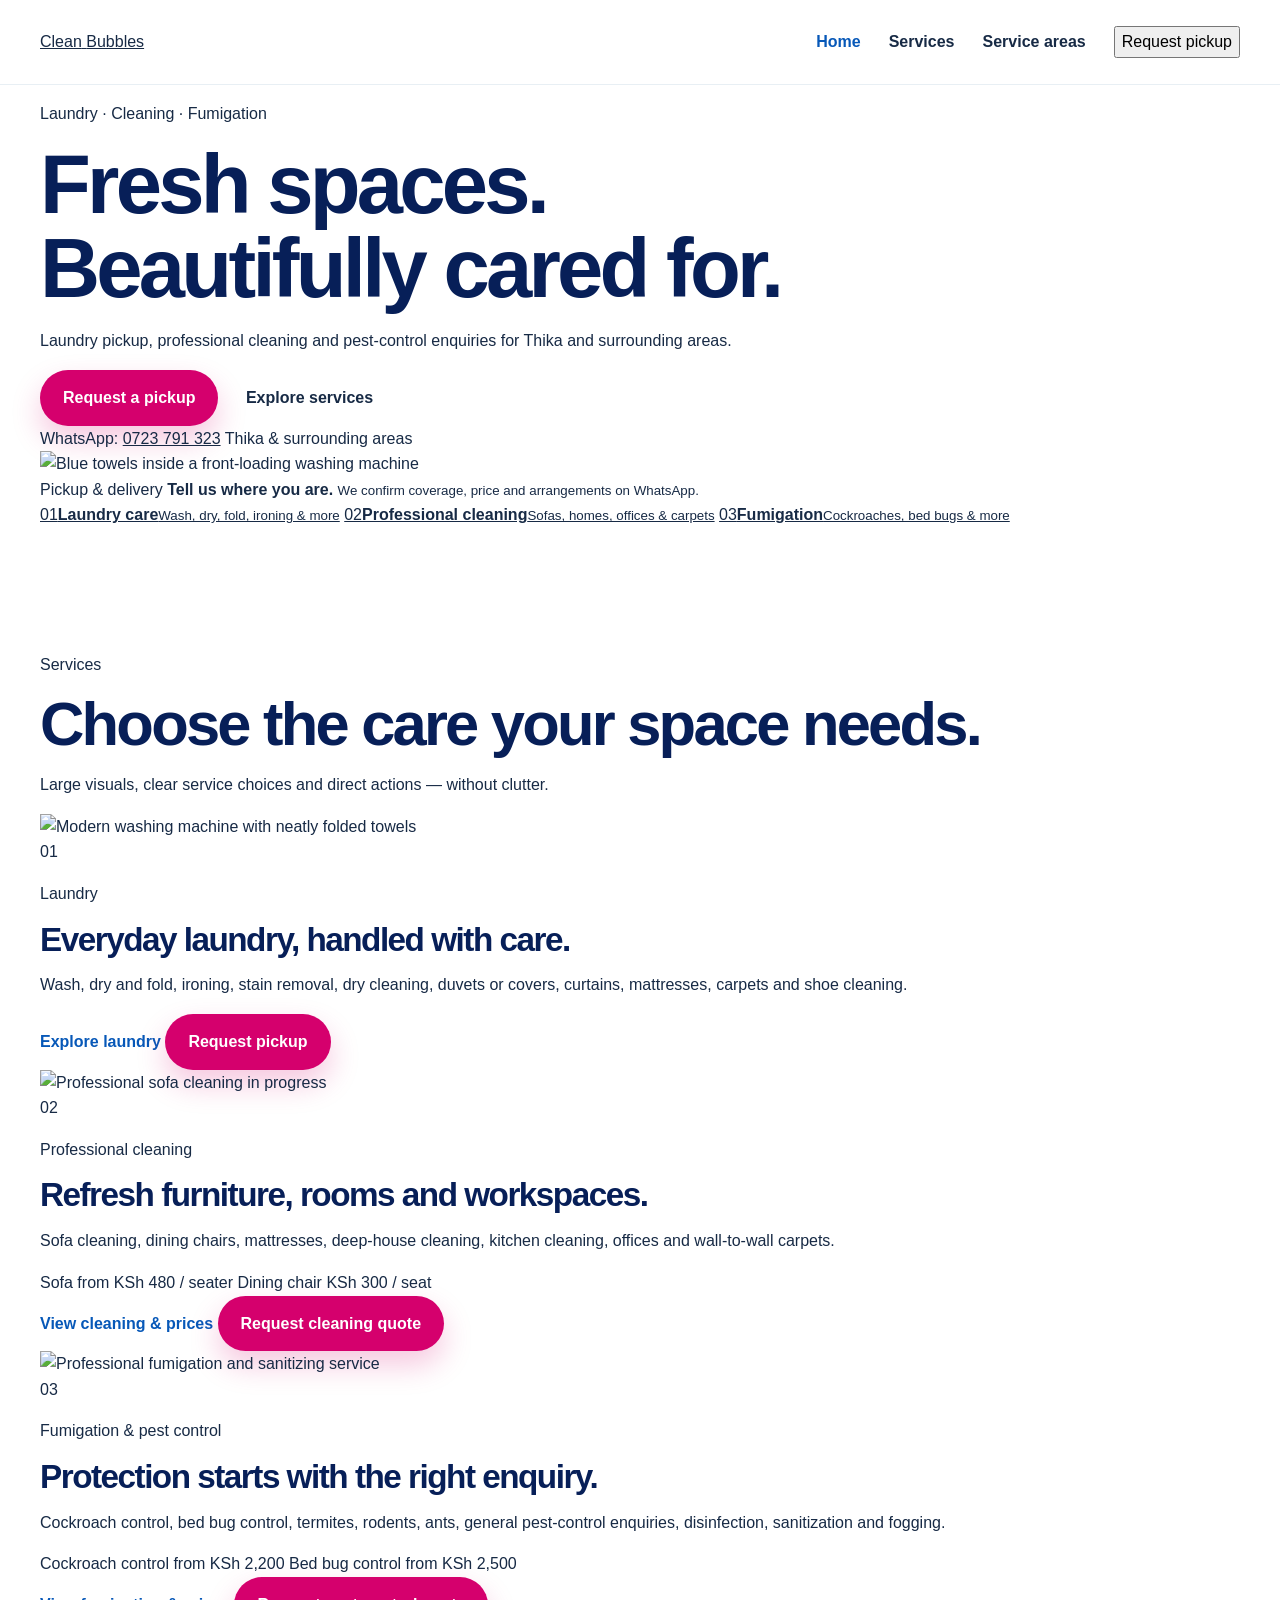
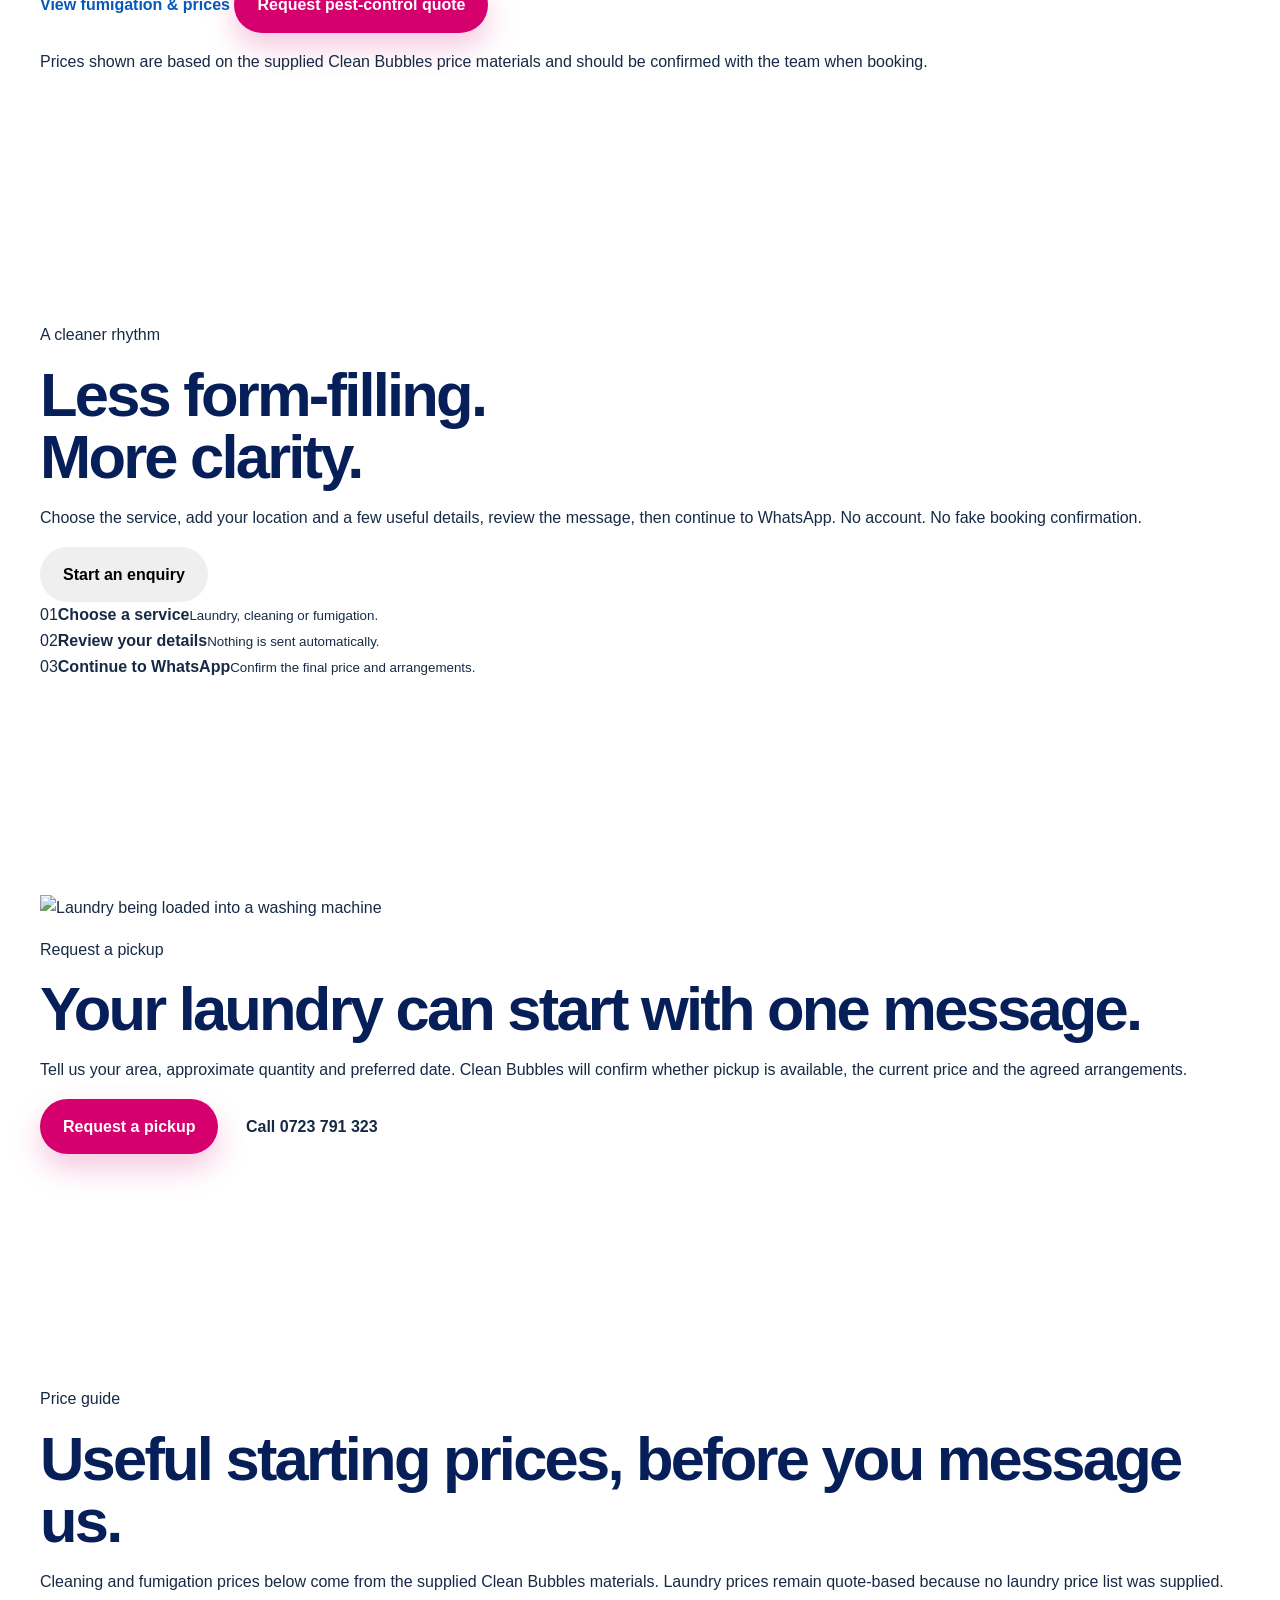
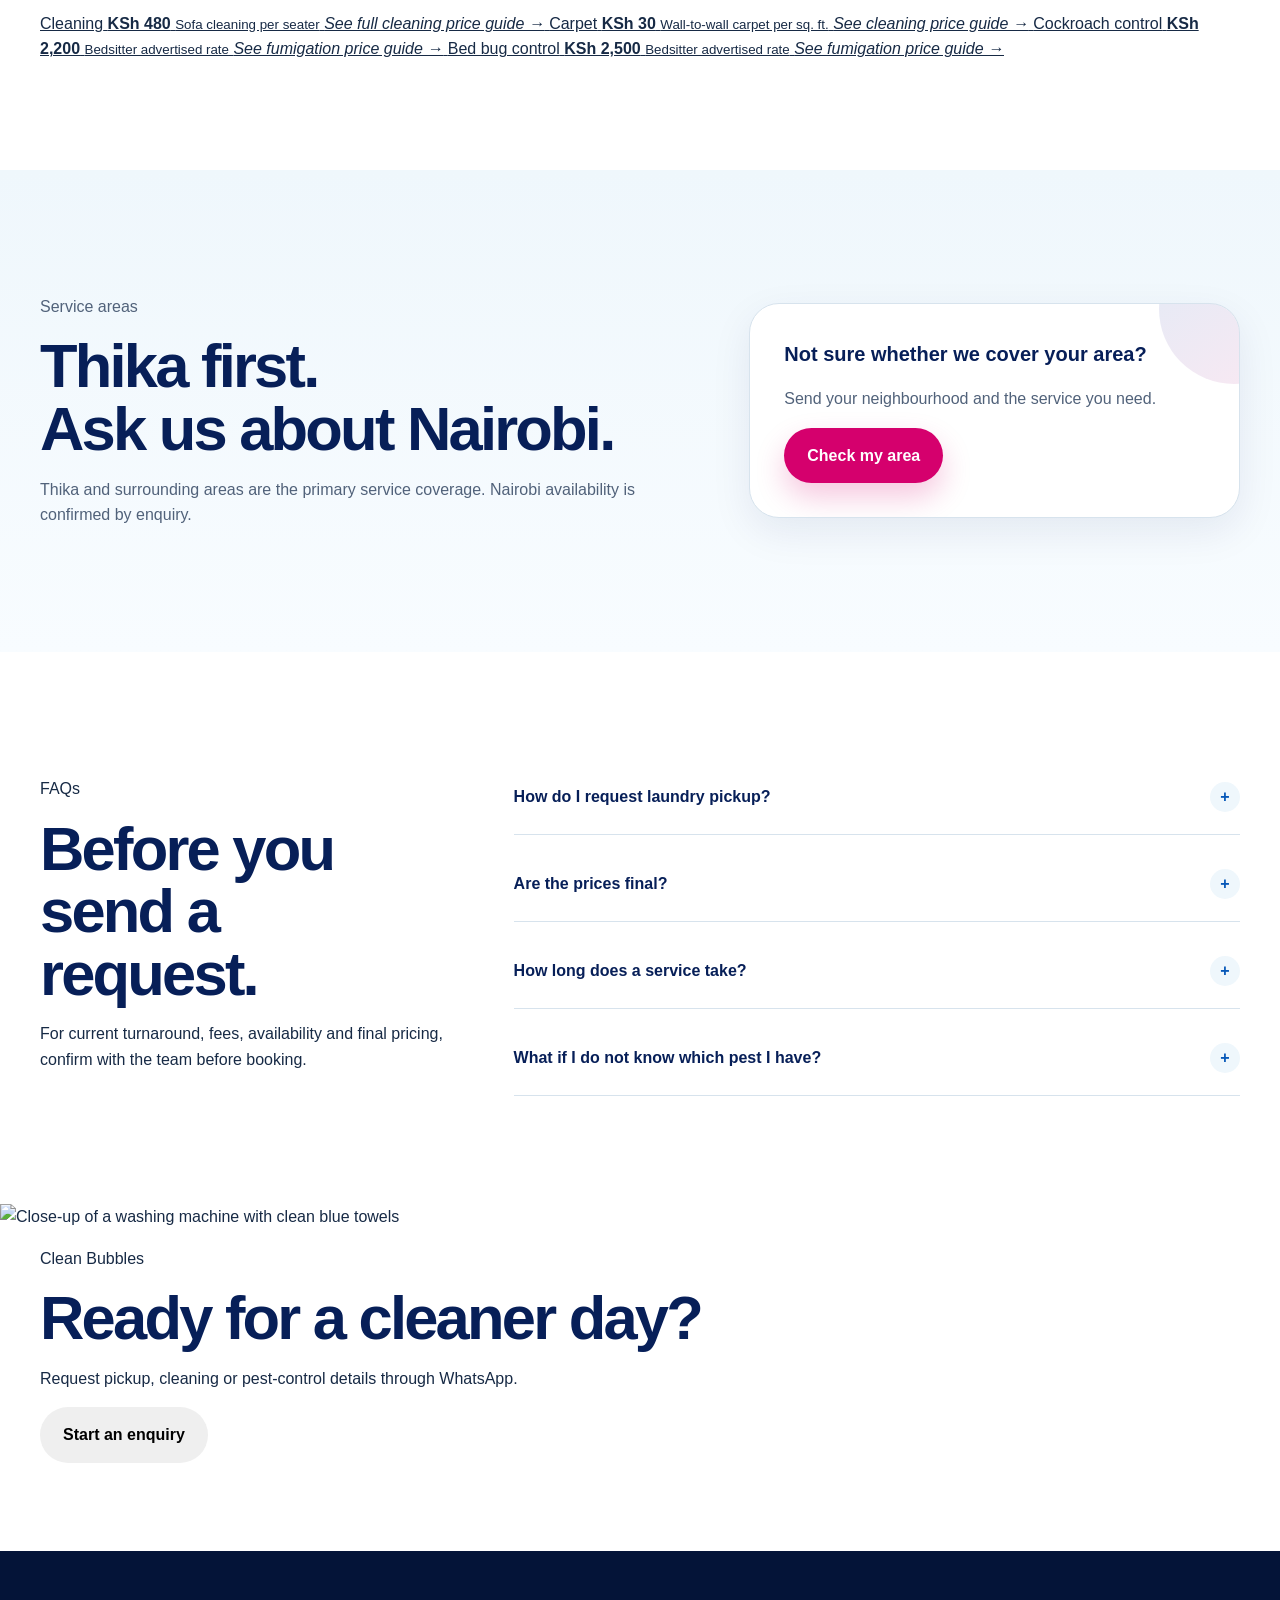
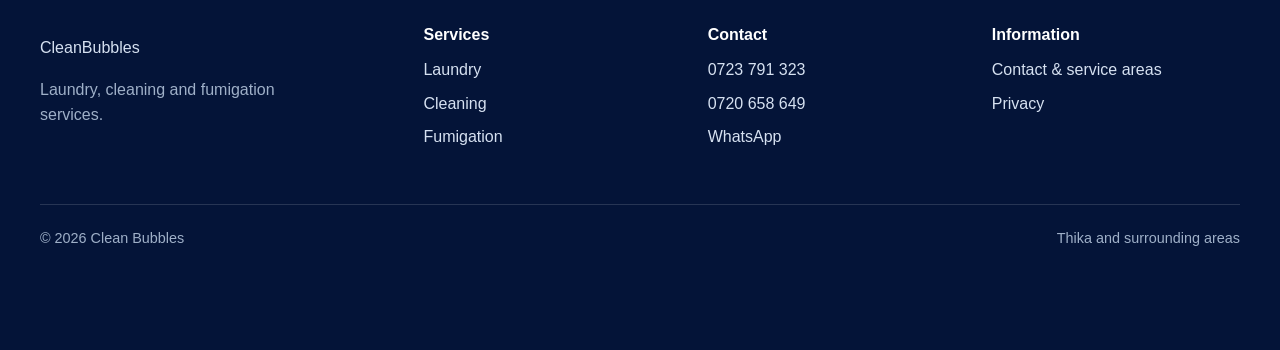
==== commit 7cb4f340: "Redesign homepage with premium cinematic service experience" ====
--- a/index.html
+++ b/index.html
@@ -4,362 +4,272 @@
   <meta charset="utf-8">
   <meta name="viewport" content="width=device-width,initial-scale=1">
   <meta name="theme-color" content="#071F58">
-  <meta name="description" content="Clean Bubbles provides laundry, cleaning and fumigation services in Thika and surrounding areas. Request a quote or pickup through WhatsApp.">
+  <meta name="description" content="Clean Bubbles provides laundry, cleaning and fumigation services in Thika and surrounding areas. Request a pickup or quote through WhatsApp.">
   <title>Clean Bubbles | Laundry, Cleaning & Fumigation in Thika</title>
   <link rel="stylesheet" href="assets/css/styles.css">
   <script defer src="assets/js/main.js"></script>
   <script defer src="assets/js/enquiry.js"></script>
 </head>
 <body>
-  <a class="skip-link" href="#main">Skip to content</a>
-
-  <header class="site-header">
-    <div class="container nav-shell">
-      <a class="wordmark" href="./" aria-label="Clean Bubbles home">
-        <span class="wordmark-mark" aria-hidden="true">
-          <span class="mark-bubble mark-bubble-one"></span>
-          <span class="mark-bubble mark-bubble-two"></span>
-          <span class="mark-wave"></span>
-        </span>
-        <span class="wordmark-copy"><strong>Clean Bubbles</strong><small>Laundry · Cleaning · Fumigation</small></span>
-      </a>
-
-      <button class="menu-toggle" type="button" aria-expanded="false" aria-controls="primary-nav">
-        <span>Menu</span>
-        <span class="menu-lines" aria-hidden="true"></span>
-      </button>
-
-      <nav id="primary-nav" class="primary-nav" aria-label="Primary navigation">
-        <a class="active" href="./">Home</a>
-        <div class="nav-dropdown">
-          <button class="nav-drop-toggle" type="button" aria-expanded="false">Services</button>
-          <div class="nav-dropdown-menu">
-            <a href="laundry/"><span>Laundry</span><small>Garments, bedding & shoes</small></a>
-            <a href="cleaning/"><span>Cleaning</span><small>Homes, offices & upholstery</small></a>
-            <a href="fumigation/"><span>Fumigation</span><small>Pest-control enquiries</small></a>
-          </div>
-        </div>
-        <a href="contact/#areas">Service areas</a>
-        <a class="btn btn-primary btn-small" href="https://wa.me/254723791323" target="_blank" rel="noopener noreferrer">Chat on WhatsApp</a>
-      </nav>
-    </div>
-  </header>
-
-  <main id="main">
-    <section class="hero hero-experience">
-      <div class="hero-glow hero-glow-one" aria-hidden="true"></div>
-      <div class="hero-glow hero-glow-two" aria-hidden="true"></div>
-
-      <div class="container hero-grid">
-        <div class="hero-copy hero-sequence">
-          <div class="availability-pill hero-step">
-            <span class="pulse-dot" aria-hidden="true"></span>
-            Serving Thika & surrounding areas
-          </div>
-
-          <p class="eyebrow hero-step">Laundry · Cleaning · Fumigation</p>
-          <h1 class="hero-step">Fresh laundry.<br><span class="headline-accent">More time for you.</span></h1>
-          <p class="hero-lede hero-step">Clean Bubbles helps homes and businesses care for clothes, fabrics and spaces — with simple WhatsApp enquiries and arrangements confirmed by the team.</p>
-
-          <div class="hero-actions hero-step">
-            <button class="btn btn-primary btn-icon" type="button" data-enquiry data-category="laundry" data-service="Wash, dry and fold">
-              Request a pickup <span aria-hidden="true">→</span>
-            </button>
-            <a class="btn btn-secondary" href="#services">Explore services</a>
-          </div>
-
-          <div class="hero-assurance hero-step" aria-label="Website enquiry features">
-            <span><i aria-hidden="true">✓</i>No account needed</span>
-            <span><i aria-hidden="true">✓</i>Review before sending</span>
-            <span><i aria-hidden="true">✓</i>Quote confirmed in chat</span>
-          </div>
-        </div>
-
-        <div class="experience-stage hero-step" data-parallax-stage aria-label="Decorative laundry experience">
-          <div class="stage-orbit orbit-one" aria-hidden="true"></div>
-          <div class="stage-orbit orbit-two" aria-hidden="true"></div>
-
-          <div class="floating-note note-top">
-            <span class="note-icon" aria-hidden="true">✦</span>
-            <span><strong>Care first</strong><small>Tell us the item & concern</small></span>
-          </div>
-
-          <div class="washer-shell" data-parallax-item="6">
-            <div class="washer-panel">
-              <span class="washer-brand-dot"></span>
-              <span class="washer-control"></span>
-              <span class="washer-control washer-control-muted"></span>
-            </div>
-            <div class="washer-window">
-              <div class="wash-reflection"></div>
-              <div class="wash-wave wave-one"></div>
-              <div class="wash-wave wave-two"></div>
-              <div class="wash-fabric fabric-pink"></div>
-              <div class="wash-fabric fabric-white"></div>
-              <div class="wash-fabric fabric-blue"></div>
-            </div>
-            <div class="washer-shadow"></div>
-          </div>
-
-          <div class="floating-note note-bottom" data-parallax-item="-5">
-            <span class="note-icon note-icon-pink" aria-hidden="true">↗</span>
-            <span><strong>Pickup & delivery</strong><small>Arrangements confirmed on WhatsApp</small></span>
-          </div>
-
-          <div class="stage-bubble stage-bubble-a" aria-hidden="true"></div>
-          <div class="stage-bubble stage-bubble-b" aria-hidden="true"></div>
-          <div class="stage-bubble stage-bubble-c" aria-hidden="true"></div>
-        </div>
-      </div>
-
-      <div class="container hero-service-rail hero-step" aria-label="Featured service categories">
-        <a href="laundry/">
-          <span class="rail-index">01</span>
-          <span><strong>Laundry care</strong><small>Wash, dry, fold, ironing & more</small></span>
-          <span aria-hidden="true">↗</span>
-        </a>
-        <a href="cleaning/">
-          <span class="rail-index">02</span>
-          <span><strong>Professional cleaning</strong><small>Sofas, homes, offices & fabrics</small></span>
-          <span aria-hidden="true">↗</span>
-        </a>
-        <a href="fumigation/">
-          <span class="rail-index">03</span>
-          <span><strong>Fumigation</strong><small>Pest-control & treatment enquiries</small></span>
-          <span aria-hidden="true">↗</span>
-        </a>
-      </div>
-    </section>
-
-    <section id="services" class="section service-switcher">
-      <div class="container">
-        <div class="section-heading reveal">
-          <p class="eyebrow">Choose your service</p>
-          <h2>Cleaning, simplified around what you need.</h2>
-          <p>Start with a category. We’ll only ask for the details that help the team understand your request and prepare the next conversation.</p>
-        </div>
-
-        <div class="tabs experience-tabs reveal" data-tabs>
-          <div class="tab-list" role="tablist" aria-label="Service categories">
-            <button role="tab" aria-selected="true" aria-controls="panel-laundry" id="tab-laundry" data-tab="laundry">
-              <span class="tab-number">01</span> Laundry
-            </button>
-            <button role="tab" aria-selected="false" aria-controls="panel-cleaning" id="tab-cleaning" data-tab="cleaning">
-              <span class="tab-number">02</span> Cleaning
-            </button>
-            <button role="tab" aria-selected="false" aria-controls="panel-fumigation" id="tab-fumigation" data-tab="fumigation">
-              <span class="tab-number">03</span> Fumigation
-            </button>
-          </div>
-
-          <div class="tab-panel is-active" id="panel-laundry" role="tabpanel" aria-labelledby="tab-laundry" data-panel="laundry">
-            <div class="tab-copy">
-              <p class="eyebrow">Laundry care</p>
-              <h3>Everyday clothes to the fabrics that make home feel like home.</h3>
-              <p>Ask about wash, dry and fold, ironing, stain removal, dry cleaning, duvets or covers, curtains, carpets, mattresses and shoe cleaning.</p>
-              <div class="service-tags" aria-label="Laundry examples">
-                <span>Wash & fold</span><span>Ironing</span><span>Duvets</span><span>Shoes</span>
-              </div>
-              <div class="inline-actions">
-                <a class="text-link" href="laundry/">View laundry services <span aria-hidden="true">↗</span></a>
-                <button class="btn btn-primary" type="button" data-enquiry data-category="laundry">Request a quote</button>
-              </div>
-            </div>
-            <div class="editorial-visual laundry-editorial" aria-hidden="true">
-              <div class="editorial-label">Laundry care</div>
-              <div class="towel-stack">
-                <span class="towel towel-a"></span>
-                <span class="towel towel-b"></span>
-                <span class="towel towel-c"></span>
-                <span class="towel towel-d"></span>
-              </div>
-              <span class="editorial-bubble eb-one"></span>
-              <span class="editorial-bubble eb-two"></span>
-            </div>
-          </div>
-
-          <div class="tab-panel" id="panel-cleaning" role="tabpanel" aria-labelledby="tab-cleaning" data-panel="cleaning" hidden>
-            <div class="tab-copy">
-              <p class="eyebrow">Professional cleaning</p>
-              <h3>Give your furniture, rooms and workspaces a reset.</h3>
-              <p>Describe your space, item count or approximate size so the team can confirm the scope and current pricing.</p>
-              <div class="service-tags" aria-label="Cleaning examples">
-                <span>Sofas</span><span>Mattresses</span><span>Deep cleaning</span><span>Offices</span>
-              </div>
-              <div class="inline-actions">
-                <a class="text-link" href="cleaning/">View cleaning services <span aria-hidden="true">↗</span></a>
-                <button class="btn btn-primary" type="button" data-enquiry data-category="cleaning">Request a quote</button>
-              </div>
-            </div>
-            <div class="editorial-visual cleaning-editorial" aria-hidden="true">
-              <div class="editorial-label">Space care</div>
-              <div class="room-wall"></div>
-              <div class="sofa-premium"><span></span><span></span></div>
-              <div class="floor-orb"></div>
-              <span class="sparkle-premium sp-one">✦</span>
-              <span class="sparkle-premium sp-two">✦</span>
-            </div>
-          </div>
-
-          <div class="tab-panel" id="panel-fumigation" role="tabpanel" aria-labelledby="tab-fumigation" data-panel="fumigation" hidden>
-            <div class="tab-copy">
-              <p class="eyebrow">Fumigation & pest control</p>
-              <h3>You don’t have to diagnose the problem before asking for help.</h3>
-              <p>Enquire about cockroaches, bed bugs, termites, rats or mice, ants, general pest control, disinfection, sanitization or fogging.</p>
-              <div class="service-tags" aria-label="Pest-control examples">
-                <span>Cockroaches</span><span>Bed bugs</span><span>Termites</span><span>Not sure</span>
-              </div>
-              <div class="inline-actions">
-                <a class="text-link" href="fumigation/">View pest-control services <span aria-hidden="true">↗</span></a>
-                <button class="btn btn-primary" type="button" data-enquiry data-category="fumigation">Request a pest-control quote</button>
-              </div>
-            </div>
-            <div class="editorial-visual pest-editorial" aria-hidden="true">
-              <div class="editorial-label">Pest enquiry</div>
-              <div class="shield-premium"><span>✓</span></div>
-              <span class="pest-dot pd-one"></span>
-              <span class="pest-dot pd-two"></span>
-              <span class="pest-dot pd-three"></span>
-              <div class="shield-ring"></div>
-            </div>
-          </div>
-        </div>
-      </div>
-    </section>
-
-    <section class="section care-section">
-      <div class="care-noise" aria-hidden="true"></div>
-      <div class="container care-grid">
-        <div class="care-copy reveal">
-          <p class="eyebrow eyebrow-light">Thoughtful care</p>
-          <h2>Care for the things you live in.</h2>
-          <p>From daily clothes to household fabrics and the spaces around them, tell us what needs attention and the team will confirm suitable care, pricing and arrangements.</p>
-          <button class="btn btn-light btn-icon" type="button" data-enquiry>Start an enquiry <span aria-hidden="true">→</span></button>
-        </div>
-
-        <div class="fabric-art premium-fabric reveal" aria-hidden="true">
-          <div class="fabric fabric-one"><span></span></div>
-          <div class="fabric fabric-two"><span></span></div>
-          <div class="fabric fabric-three"><span></span></div>
-          <div class="fabric-caption">Care, without the clutter.</div>
-        </div>
-      </div>
-    </section>
-
-    <section class="section process-section">
-      <div class="container">
-        <div class="section-heading reveal">
-          <p class="eyebrow">How it works</p>
-          <h2>Three steps. One simple conversation.</h2>
-          <p>The website helps you prepare the request. Clean Bubbles confirms the actual service arrangements with you on WhatsApp.</p>
-        </div>
-
-        <div class="process-line" aria-hidden="true"></div>
-        <div class="steps">
-          <article class="step-card reveal">
-            <span class="step-number">01</span>
-            <div class="step-symbol" aria-hidden="true">＋</div>
-            <h3>Tell us what you need</h3>
-            <p>Choose a service, your area and a short description of the items, space or pest concern.</p>
-          </article>
-          <article class="step-card reveal">
-            <span class="step-number">02</span>
-            <div class="step-symbol" aria-hidden="true">↗</div>
-            <h3>Confirm on WhatsApp</h3>
-            <p>Review your prepared message. The team confirms availability, scope, price and arrangements in chat.</p>
-          </article>
-          <article class="step-card reveal">
-            <span class="step-number">03</span>
-            <div class="step-symbol" aria-hidden="true">✓</div>
-            <h3>Receive the agreed service</h3>
-            <p>Pickup, delivery or on-site details follow the arrangements confirmed directly with the team.</p>
-          </article>
-        </div>
-      </div>
-    </section>
-
-    <section class="section area-section" id="areas">
-      <div class="container area-grid">
-        <div class="reveal">
-          <p class="eyebrow">Service areas</p>
-          <h2>Thika first.<br><span class="headline-accent">Ask us about Nairobi.</span></h2>
-          <p>Thika and surrounding areas are the primary service coverage. Nairobi availability is confirmed by enquiry rather than assumed.</p>
-        </div>
-        <div class="area-card reveal">
-          <div class="area-icon" aria-hidden="true">⌖</div>
-          <strong>Not sure whether we cover your area?</strong>
-          <p>Send your neighbourhood and the service you need. The team will confirm coverage and any applicable arrangements.</p>
-          <button class="btn btn-primary btn-icon" type="button" data-enquiry data-focus-area="true">Check my area <span aria-hidden="true">→</span></button>
-        </div>
-      </div>
-    </section>
-
-    <section class="section faq-section">
-      <div class="container faq-grid">
-        <div class="section-heading reveal">
-          <p class="eyebrow">FAQs</p>
-          <h2>A few things worth knowing.</h2>
-          <p>For current prices, turnaround, fees and availability, the team confirms the details with you before booking.</p>
-          <a class="text-link" href="contact/">Contact Clean Bubbles <span aria-hidden="true">↗</span></a>
-        </div>
-
-        <div class="faq-list reveal">
-          <details>
-            <summary>How do I request laundry pickup?<span aria-hidden="true">＋</span></summary>
-            <p>Choose a laundry service and share your area, item details and preferred date. The team confirms whether pickup is available and the final arrangements on WhatsApp.</p>
-          </details>
-          <details>
-            <summary>How much does a service cost?<span aria-hidden="true">＋</span></summary>
-            <p>Public pricing is quote-based at this stage. Send the service details you need and the team will confirm the current price before booking.</p>
-          </details>
-          <details>
-            <summary>How long does a service take?<span aria-hidden="true">＋</span></summary>
-            <p>Turnaround depends on the service and job details. Confirm the expected timing with the team before booking.</p>
-          </details>
-          <details>
-            <summary>What helps with a cleaning quote?<span aria-hidden="true">＋</span></summary>
-            <p>Property type, number of rooms or seats where relevant, approximate carpet area if known, location and a short description of the job.</p>
-          </details>
-          <details>
-            <summary>What if I am not sure which pest I have?<span aria-hidden="true">＋</span></summary>
-            <p>Choose “Not sure” in the enquiry and describe what you are seeing. The website does not make treatment recommendations automatically.</p>
-          </details>
-        </div>
-      </div>
-    </section>
-
-    <section class="section final-cta">
-      <div class="container cta-panel reveal">
-        <div class="cta-orb" aria-hidden="true"></div>
-        <div>
-          <p class="eyebrow eyebrow-light">Ready when you are</p>
-          <h2>Let us help with the cleaning.</h2>
-          <p>Prepare the details now, review your message, then continue to WhatsApp when you’re ready.</p>
-        </div>
-        <button class="btn btn-light btn-icon" type="button" data-enquiry>Start an enquiry <span aria-hidden="true">→</span></button>
-      </div>
-    </section>
-  </main>
-
-  <footer class="site-footer">
-    <div class="container footer-grid">
-      <div>
-        <a class="wordmark wordmark-light" href="./">
-          <span class="wordmark-mark" aria-hidden="true"><span class="mark-bubble mark-bubble-one"></span><span class="mark-bubble mark-bubble-two"></span><span class="mark-wave"></span></span>
-          <span class="wordmark-copy"><strong>Clean Bubbles</strong><small>Laundry · Cleaning · Fumigation</small></span>
-        </a>
-        <p>Service enquiries for Thika and surrounding areas.</p>
-      </div>
-      <div><h2>Services</h2><a href="laundry/">Laundry</a><a href="cleaning/">Cleaning</a><a href="fumigation/">Fumigation</a></div>
-      <div><h2>Contact</h2><a href="tel:+254723791323">0723 791 323</a><a href="tel:+254720658649">0720 658 649</a><a href="https://wa.me/254723791323" target="_blank" rel="noopener noreferrer">WhatsApp</a></div>
-      <div><h2>Information</h2><a href="contact/">Contact & service areas</a><a href="privacy/">Privacy</a></div>
-    </div>
-    <div class="container footer-bottom"><span>© <span data-year></span> Clean Bubbles</span><span>Thika and surrounding areas</span></div>
-  </footer>
-
-  <div class="mobile-action-bar" aria-label="Quick contact actions">
-    <a href="https://wa.me/254723791323" target="_blank" rel="noopener noreferrer">WhatsApp</a>
-    <a href="tel:+254723791323">Call</a>
+<a class="skip-link" href="#main">Skip to content</a>
+
+<header class="site-header">
+  <div class="container nav-shell">
+    <a class="brand-lockup" href="./" aria-label="Clean Bubbles home">
+      <span class="brand-word brand-clean">Clean</span>
+      <span class="brand-word brand-bubbles">Bubbles</span>
+    </a>
+    <button class="menu-toggle" type="button" aria-expanded="false" aria-controls="primary-nav"><span>Menu</span><span class="menu-lines" aria-hidden="true"></span></button>
+    <nav id="primary-nav" class="primary-nav" aria-label="Primary navigation">
+      <a class="active" href="./">Home</a>
+      <div class="nav-dropdown">
+        <button class="nav-drop-toggle" type="button" aria-expanded="false">Services</button>
+        <div class="nav-dropdown-menu">
+          <a href="laundry/"><strong>Laundry</strong><small>Garments, bedding & pickup</small></a>
+          <a href="cleaning/"><strong>Cleaning</strong><small>Homes, sofas & offices</small></a>
+          <a href="fumigation/"><strong>Fumigation</strong><small>Pest-control enquiries</small></a>
+        </div>
+      </div>
+      <a href="contact/#areas">Service areas</a>
+      <button class="nav-cta" type="button" data-enquiry data-category="laundry" data-service="Pickup & delivery">Request pickup</button>
+    </nav>
   </div>
+</header>
+
+<main id="main">
+  <section class="cinematic-hero">
+    <div class="hero-watercolor hero-watercolor-a" aria-hidden="true"></div>
+    <div class="hero-watercolor hero-watercolor-b" aria-hidden="true"></div>
+    <div class="container hero-layout">
+      <div class="hero-copy-block">
+        <p class="kicker">Laundry · Cleaning · Fumigation</p>
+        <h1>Fresh spaces.<br><span>Beautifully cared for.</span></h1>
+        <p class="hero-sub">Laundry pickup, professional cleaning and pest-control enquiries for Thika and surrounding areas.</p>
+        <div class="hero-buttons">
+          <button class="btn btn-primary btn-large" type="button" data-enquiry data-category="laundry" data-service="Pickup & delivery">Request a pickup</button>
+          <a class="btn btn-ghost btn-large" href="#services">Explore services</a>
+        </div>
+        <div class="hero-mini">
+          <span>WhatsApp: <a href="https://wa.me/254723791323" target="_blank" rel="noopener noreferrer">0723 791 323</a></span>
+          <span>Thika & surrounding areas</span>
+        </div>
+      </div>
+      <div class="hero-media-frame">
+        <img src="https://images.pexels.com/photos/8774650/pexels-photo-8774650.jpeg?auto=compress&cs=tinysrgb&w=1200" alt="Blue towels inside a front-loading washing machine">
+        <div class="hero-media-card">
+          <span class="media-card-label">Pickup & delivery</span>
+          <strong>Tell us where you are.</strong>
+          <small>We confirm coverage, price and arrangements on WhatsApp.</small>
+        </div>
+      </div>
+    </div>
+    <div class="container hero-strip">
+      <a href="laundry/"><span>01</span><strong>Laundry care</strong><small>Wash, dry, fold, ironing & more</small></a>
+      <a href="cleaning/"><span>02</span><strong>Professional cleaning</strong><small>Sofas, homes, offices & carpets</small></a>
+      <a href="fumigation/"><span>03</span><strong>Fumigation</strong><small>Cockroaches, bed bugs & more</small></a>
+    </div>
+  </section>
+
+  <section id="services" class="section scene-light">
+    <div class="container">
+      <div class="editorial-head reveal">
+        <p class="kicker">Services</p>
+        <h2>Choose the care your space needs.</h2>
+        <p>Large visuals, clear service choices and direct actions — without clutter.</p>
+      </div>
+
+      <div class="service-scenes">
+        <article class="service-scene reveal">
+          <div class="service-photo">
+            <img src="https://images.pexels.com/photos/19846385/pexels-photo-19846385.jpeg?auto=compress&cs=tinysrgb&w=1000" alt="Modern washing machine with neatly folded towels">
+          </div>
+          <div class="service-copy">
+            <span class="scene-number">01</span>
+            <p class="kicker">Laundry</p>
+            <h3>Everyday laundry, handled with care.</h3>
+            <p>Wash, dry and fold, ironing, stain removal, dry cleaning, duvets or covers, curtains, mattresses, carpets and shoe cleaning.</p>
+            <div class="scene-actions">
+              <a class="text-link" href="laundry/">Explore laundry</a>
+              <button class="btn btn-primary" type="button" data-enquiry data-category="laundry" data-service="Pickup & delivery">Request pickup</button>
+            </div>
+          </div>
+        </article>
+
+        <article class="service-scene service-scene-reverse reveal">
+          <div class="service-photo">
+            <img src="https://images.pexels.com/photos/4401535/pexels-photo-4401535.jpeg?auto=compress&cs=tinysrgb&w=1000" alt="Professional sofa cleaning in progress">
+          </div>
+          <div class="service-copy">
+            <span class="scene-number">02</span>
+            <p class="kicker">Professional cleaning</p>
+            <h3>Refresh furniture, rooms and workspaces.</h3>
+            <p>Sofa cleaning, dining chairs, mattresses, deep-house cleaning, kitchen cleaning, offices and wall-to-wall carpets.</p>
+            <div class="price-chip-row">
+              <span class="price-chip">Sofa from KSh 480 / seater</span>
+              <span class="price-chip">Dining chair KSh 300 / seat</span>
+            </div>
+            <div class="scene-actions">
+              <a class="text-link" href="cleaning/">View cleaning & prices</a>
+              <button class="btn btn-primary" type="button" data-enquiry data-category="cleaning">Request cleaning quote</button>
+            </div>
+          </div>
+        </article>
+
+        <article class="service-scene reveal">
+          <div class="service-photo">
+            <img src="https://images.pexels.com/photos/4176541/pexels-photo-4176541.jpeg?auto=compress&cs=tinysrgb&w=1000" alt="Professional fumigation and sanitizing service">
+          </div>
+          <div class="service-copy">
+            <span class="scene-number">03</span>
+            <p class="kicker">Fumigation & pest control</p>
+            <h3>Protection starts with the right enquiry.</h3>
+            <p>Cockroach control, bed bug control, termites, rodents, ants, general pest-control enquiries, disinfection, sanitization and fogging.</p>
+            <div class="price-chip-row">
+              <span class="price-chip">Cockroach control from KSh 2,200</span>
+              <span class="price-chip">Bed bug control from KSh 2,500</span>
+            </div>
+            <div class="scene-actions">
+              <a class="text-link" href="fumigation/">View fumigation & prices</a>
+              <button class="btn btn-primary" type="button" data-enquiry data-category="fumigation">Request pest-control quote</button>
+            </div>
+          </div>
+        </article>
+      </div>
+      <p class="price-note">Prices shown are based on the supplied Clean Bubbles price materials and should be confirmed with the team when booking.</p>
+    </div>
+  </section>
+
+  <section class="section scene-dark">
+    <div class="container dark-feature-grid">
+      <div class="dark-feature-copy reveal">
+        <p class="kicker kicker-light">A cleaner rhythm</p>
+        <h2>Less form-filling.<br>More clarity.</h2>
+        <p>Choose the service, add your location and a few useful details, review the message, then continue to WhatsApp. No account. No fake booking confirmation.</p>
+        <button class="btn btn-white" type="button" data-enquiry>Start an enquiry</button>
+      </div>
+      <div class="dark-feature-visual reveal">
+        <div class="dark-card dark-card-blue"><span>01</span><strong>Choose a service</strong><small>Laundry, cleaning or fumigation.</small></div>
+        <div class="dark-card dark-card-pink"><span>02</span><strong>Review your details</strong><small>Nothing is sent automatically.</small></div>
+        <div class="dark-card dark-card-cyan"><span>03</span><strong>Continue to WhatsApp</strong><small>Confirm the final price and arrangements.</small></div>
+      </div>
+    </div>
+  </section>
+
+  <section class="section scene-light pickup-section">
+    <div class="container pickup-grid">
+      <div class="pickup-photo reveal">
+        <img src="https://images.pexels.com/photos/8774416/pexels-photo-8774416.jpeg?auto=compress&cs=tinysrgb&w=1200" alt="Laundry being loaded into a washing machine">
+      </div>
+      <div class="pickup-copy reveal">
+        <p class="kicker">Request a pickup</p>
+        <h2>Your laundry can start with one message.</h2>
+        <p>Tell us your area, approximate quantity and preferred date. Clean Bubbles will confirm whether pickup is available, the current price and the agreed arrangements.</p>
+        <div class="pickup-buttons">
+          <button class="btn btn-primary btn-large" type="button" data-enquiry data-category="laundry" data-service="Pickup & delivery">Request a pickup</button>
+          <a class="btn btn-ghost btn-large" href="tel:+254723791323">Call 0723 791 323</a>
+        </div>
+      </div>
+    </div>
+  </section>
+
+  <section class="section price-preview">
+    <div class="container">
+      <div class="editorial-head reveal">
+        <p class="kicker">Price guide</p>
+        <h2>Useful starting prices, before you message us.</h2>
+        <p>Cleaning and fumigation prices below come from the supplied Clean Bubbles materials. Laundry prices remain quote-based because no laundry price list was supplied.</p>
+      </div>
+      <div class="price-preview-grid">
+        <a class="price-preview-card reveal" href="cleaning/">
+          <span>Cleaning</span>
+          <strong>KSh 480</strong>
+          <small>Sofa cleaning per seater</small>
+          <em>See full cleaning price guide →</em>
+        </a>
+        <a class="price-preview-card reveal" href="cleaning/">
+          <span>Carpet</span>
+          <strong>KSh 30</strong>
+          <small>Wall-to-wall carpet per sq. ft.</small>
+          <em>See cleaning price guide →</em>
+        </a>
+        <a class="price-preview-card reveal" href="fumigation/">
+          <span>Cockroach control</span>
+          <strong>KSh 2,200</strong>
+          <small>Bedsitter advertised rate</small>
+          <em>See fumigation price guide →</em>
+        </a>
+        <a class="price-preview-card reveal" href="fumigation/">
+          <span>Bed bug control</span>
+          <strong>KSh 2,500</strong>
+          <small>Bedsitter advertised rate</small>
+          <em>See fumigation price guide →</em>
+        </a>
+      </div>
+    </div>
+  </section>
+
+  <section class="section area-section" id="areas">
+    <div class="container area-grid">
+      <div class="reveal">
+        <p class="kicker">Service areas</p>
+        <h2>Thika first.<br><span>Ask us about Nairobi.</span></h2>
+        <p>Thika and surrounding areas are the primary service coverage. Nairobi availability is confirmed by enquiry.</p>
+      </div>
+      <div class="area-card reveal">
+        <span class="area-dot"></span>
+        <strong>Not sure whether we cover your area?</strong>
+        <p>Send your neighbourhood and the service you need.</p>
+        <button class="btn btn-primary" type="button" data-enquiry data-focus-area="true">Check my area</button>
+      </div>
+    </div>
+  </section>
+
+  <section class="section scene-dark faq-dark">
+    <div class="container faq-grid">
+      <div class="editorial-head reveal">
+        <p class="kicker kicker-light">FAQs</p>
+        <h2>Before you send a request.</h2>
+        <p>For current turnaround, fees, availability and final pricing, confirm with the team before booking.</p>
+      </div>
+      <div class="faq-list reveal">
+        <details><summary>How do I request laundry pickup?<span>+</span></summary><p>Choose laundry, select pickup and delivery, add your area and item details, then review the prepared WhatsApp message.</p></details>
+        <details><summary>Are the prices final?<span>+</span></summary><p>The displayed figures come from supplied Clean Bubbles price materials. Confirm the current price and any exclusions with the team before booking.</p></details>
+        <details><summary>How long does a service take?<span>+</span></summary><p>Turnaround depends on the service and job details. Confirm timing with the team.</p></details>
+        <details><summary>What if I do not know which pest I have?<span>+</span></summary><p>Choose “Not sure” and describe what you are seeing. The team can discuss the appropriate next step with you.</p></details>
+      </div>
+    </div>
+  </section>
+
+  <section class="full-bleed-cta">
+    <div class="full-bleed-image">
+      <img src="https://images.pexels.com/photos/8774382/pexels-photo-8774382.jpeg?auto=compress&cs=tinysrgb&w=1600" alt="Close-up of a washing machine with clean blue towels">
+    </div>
+    <div class="full-bleed-overlay"></div>
+    <div class="container full-bleed-content reveal">
+      <p class="kicker kicker-light">Clean Bubbles</p>
+      <h2>Ready for a cleaner day?</h2>
+      <p>Request pickup, cleaning or pest-control details through WhatsApp.</p>
+      <button class="btn btn-white btn-large" type="button" data-enquiry>Start an enquiry</button>
+    </div>
+  </section>
+</main>
+
+<footer class="site-footer">
+  <div class="container footer-grid">
+    <div>
+      <a class="brand-lockup brand-lockup-light" href="./"><span class="brand-word brand-clean">Clean</span><span class="brand-word brand-bubbles">Bubbles</span></a>
+      <p>Laundry, cleaning and fumigation services.</p>
+    </div>
+    <div><h2>Services</h2><a href="laundry/">Laundry</a><a href="cleaning/">Cleaning</a><a href="fumigation/">Fumigation</a></div>
+    <div><h2>Contact</h2><a href="tel:+254723791323">0723 791 323</a><a href="tel:+254720658649">0720 658 649</a><a href="https://wa.me/254723791323" target="_blank" rel="noopener noreferrer">WhatsApp</a></div>
+    <div><h2>Information</h2><a href="contact/">Contact & service areas</a><a href="privacy/">Privacy</a></div>
+  </div>
+  <div class="container footer-bottom"><span>© <span data-year></span> Clean Bubbles</span><span>Thika and surrounding areas</span></div>
+</footer>
+
+<div class="mobile-action-bar" aria-label="Quick contact actions">
+  <button type="button" data-enquiry data-category="laundry" data-service="Pickup & delivery">Request pickup</button>
+  <a href="https://wa.me/254723791323" target="_blank" rel="noopener noreferrer">WhatsApp</a>
+</div>
 </body>
 </html>
--- a/assets/css/styles.css
+++ b/assets/css/styles.css
@@ -1,195 +1,455 @@
 :root{
   --navy:#071F58;
+  --navy-deep:#041438;
   --blue:#0758B8;
+  --blue-soft:#2A88D8;
   --pink:#D5006D;
-  --white:#fff;
+  --pink-soft:#F063A8;
+  --white:#FFFFFF;
   --pale:#EFF7FC;
+  --pale-2:#F7FBFE;
   --text:#172A45;
   --muted:#51627A;
   --border:#D7E3ED;
-  --shadow:0 18px 45px rgba(7,31,88,.12);
-  --radius:28px;
+  --shadow:0 24px 70px rgba(7,31,88,.12);
+  --shadow-soft:0 14px 40px rgba(7,31,88,.08);
+  --radius:30px;
   --container:1200px;
 }
 *{box-sizing:border-box}
 html{scroll-behavior:smooth}
-body{margin:0;font-family:Arial,Helvetica,sans-serif;color:var(--text);background:#fff;line-height:1.6}
+body{
+  margin:0;
+  font-family:Inter,ui-sans-serif,-apple-system,BlinkMacSystemFont,"Segoe UI",Arial,Helvetica,sans-serif;
+  color:var(--text);
+  background:#fff;
+  line-height:1.6;
+  -webkit-font-smoothing:antialiased;
+  overflow-x:hidden;
+}
 body.modal-open{overflow:hidden}
 a{color:inherit}
 img{max-width:100%}
 button,input,select,textarea{font:inherit}
 button{cursor:pointer}
+button:focus-visible,a:focus-visible,input:focus-visible,select:focus-visible,textarea:focus-visible,summary:focus-visible{
+  outline:3px solid rgba(7,88,184,.32);
+  outline-offset:3px;
+}
 .container{width:min(var(--container),calc(100% - 48px));margin-inline:auto}
-.section{padding:96px 0}
-.skip-link{position:absolute;left:-9999px;top:10px;background:var(--navy);color:#fff;padding:10px 14px;z-index:999}
+.section{padding:108px 0}
+.skip-link{position:absolute;left:-9999px;top:10px;background:var(--navy);color:#fff;padding:10px 14px;z-index:999;border-radius:10px}
 .skip-link:focus{left:10px}
-.site-header{position:sticky;top:0;z-index:50;background:rgba(255,255,255,.93);backdrop-filter:blur(18px);border-bottom:1px solid rgba(215,227,237,.7)}
-.nav-shell{min-height:82px;display:flex;align-items:center;justify-content:space-between;gap:24px}
-.wordmark{display:inline-flex;align-items:center;gap:12px;text-decoration:none;font-weight:800;color:var(--navy);font-size:1.08rem}
-.wordmark-mark{width:42px;height:42px;display:grid;place-items:center;border-radius:50%;background:linear-gradient(135deg,var(--blue),var(--pink));color:#fff;font-size:.82rem;box-shadow:0 8px 22px rgba(7,88,184,.22)}
-.primary-nav{display:flex;align-items:center;gap:26px}
-.primary-nav>a,.nav-drop-toggle{font-weight:700;text-decoration:none;color:var(--text);background:none;border:0;padding:10px 0}
+
+.site-header{
+  position:sticky;top:0;z-index:50;
+  background:rgba(255,255,255,.88);
+  backdrop-filter:blur(20px) saturate(150%);
+  border-bottom:1px solid rgba(215,227,237,.58);
+  transition:box-shadow .25s ease,background .25s ease;
+}
+.site-header.is-scrolled{background:rgba(255,255,255,.96);box-shadow:0 10px 30px rgba(7,31,88,.06)}
+.nav-shell{min-height:84px;display:flex;align-items:center;justify-content:space-between;gap:24px}
+.wordmark{display:inline-flex;align-items:center;gap:12px;text-decoration:none;color:var(--navy)}
+.wordmark-mark{
+  width:46px;height:46px;display:grid;place-items:center;border-radius:50%;
+  background:linear-gradient(135deg,var(--blue),var(--pink));
+  color:#fff;font-size:.78rem;font-weight:900;box-shadow:0 10px 24px rgba(7,88,184,.22);
+  position:relative;overflow:hidden;flex:0 0 auto;
+}
+.mark-bubble{position:absolute;border-radius:50%;background:rgba(255,255,255,.94)}
+.mark-bubble-one{width:14px;height:14px;left:10px;top:8px}
+.mark-bubble-two{width:8px;height:8px;right:10px;top:13px}
+.mark-wave{
+  position:absolute;width:34px;height:15px;left:6px;bottom:6px;
+  border-radius:50% 50% 44% 56%;
+  background:#fff;transform:rotate(-6deg);
+}
+.wordmark-copy{display:grid;line-height:1.05;gap:5px}
+.wordmark-copy strong{font-size:1.02rem;letter-spacing:-.02em}
+.wordmark-copy small{font-size:.67rem;letter-spacing:.09em;text-transform:uppercase;color:var(--muted);font-weight:800}
+.wordmark-light .wordmark-copy small{color:#9fb2cc}
+.primary-nav{display:flex;align-items:center;gap:28px}
+.primary-nav>a,.nav-drop-toggle{
+  font-weight:750;text-decoration:none;color:var(--text);background:none;border:0;padding:12px 0;
+  transition:color .18s ease;
+}
 .primary-nav>a:hover,.nav-drop-toggle:hover,.primary-nav .active{color:var(--blue)}
 .nav-dropdown{position:relative}
-.nav-dropdown-menu{position:absolute;top:calc(100% + 12px);left:-18px;min-width:190px;background:#fff;padding:10px;border-radius:18px;box-shadow:var(--shadow);border:1px solid var(--border);opacity:0;visibility:hidden;transform:translateY(-6px);transition:.2s ease}
+.nav-dropdown-menu{
+  position:absolute;top:calc(100% + 10px);left:-24px;min-width:280px;background:#fff;padding:10px;
+  border-radius:20px;box-shadow:var(--shadow);border:1px solid var(--border);
+  opacity:0;visibility:hidden;transform:translateY(-8px);transition:.2s ease;
+}
 .nav-dropdown.is-open .nav-dropdown-menu{opacity:1;visibility:visible;transform:none}
-.nav-dropdown-menu a{display:block;padding:10px 12px;border-radius:12px;text-decoration:none;font-weight:700}
-.nav-dropdown-menu a:hover{background:var(--pale);color:var(--blue)}
-.menu-toggle{display:none;border:1px solid var(--border);background:#fff;border-radius:12px;padding:10px 14px;font-weight:800}
-.btn{border:0;border-radius:999px;padding:15px 22px;display:inline-flex;align-items:center;justify-content:center;gap:8px;text-decoration:none;font-weight:800;transition:transform .2s ease,box-shadow .2s ease,background .2s ease}
+.nav-dropdown-menu a{display:grid;padding:12px 14px;border-radius:14px;text-decoration:none;line-height:1.25}
+.nav-dropdown-menu a span{font-weight:850;color:var(--navy)}
+.nav-dropdown-menu a small{font-size:.78rem;color:var(--muted);margin-top:3px}
+.nav-dropdown-menu a:hover{background:var(--pale)}
+.menu-toggle{
+  display:none;border:1px solid var(--border);background:#fff;border-radius:14px;padding:10px 13px;
+  font-weight:850;align-items:center;gap:9px;color:var(--navy)
+}
+.menu-lines,.menu-lines:before,.menu-lines:after{display:block;width:18px;height:2px;background:currentColor;border-radius:99px}
+.menu-lines{position:relative}
+.menu-lines:before,.menu-lines:after{content:"";position:absolute;left:0}
+.menu-lines:before{top:-6px}.menu-lines:after{top:6px}
+
+.btn{
+  border:0;border-radius:999px;padding:15px 23px;display:inline-flex;align-items:center;justify-content:center;gap:10px;
+  text-decoration:none;font-weight:850;transition:transform .2s ease,box-shadow .2s ease,background .2s ease;
+  min-height:50px;
+}
 .btn:hover{transform:translateY(-2px)}
-.btn-primary{background:var(--pink);color:#fff;box-shadow:0 12px 26px rgba(213,0,109,.2)}
+.btn-primary{background:var(--pink);color:#fff;box-shadow:0 14px 30px rgba(213,0,109,.22)}
+.btn-primary:hover{box-shadow:0 18px 38px rgba(213,0,109,.28)}
 .btn-secondary{background:#fff;color:var(--navy);border:1px solid var(--border)}
-.btn-light{background:#fff;color:var(--navy)}
-.btn-small{padding:11px 17px!important;color:#fff!important}
-.hero{overflow:hidden;background:linear-gradient(180deg,#fff 0%,#f7fbff 100%);padding:72px 0 86px}
-.hero-grid{display:grid;grid-template-columns:1.05fr .95fr;align-items:center;gap:72px}
-.eyebrow{text-transform:uppercase;letter-spacing:.12em;font-size:.78rem;font-weight:800;color:var(--blue);margin:0 0 14px}
-.eyebrow-light{color:#b8d7ff}
-h1,h2,h3{line-height:1.04;margin:0;color:var(--navy);letter-spacing:-.035em}
-h1{font-size:clamp(3rem,6.5vw,5.1rem);max-width:780px}
-h2{font-size:clamp(2.2rem,4.5vw,3.8rem)}
-h3{font-size:clamp(1.45rem,2.6vw,2.25rem)}
-.hero-lede{font-size:1.18rem;color:var(--muted);max-width:680px;margin:24px 0 30px}
+.btn-light{background:#fff;color:var(--navy);box-shadow:0 12px 30px rgba(0,0,0,.13)}
+.btn-small{padding:11px 18px!important;min-height:44px;color:#fff!important}
+.btn-icon span{font-size:1.1em}
+
+.eyebrow{
+  text-transform:uppercase;letter-spacing:.14em;font-size:.76rem;font-weight:900;color:var(--blue);margin:0 0 14px;
+}
+.eyebrow-light{color:#B9D7FF}
+h1,h2,h3{line-height:1.02;margin:0;color:var(--navy);letter-spacing:-.045em}
+h1{font-size:clamp(3.1rem,6.5vw,5.35rem);max-width:830px}
+h2{font-size:clamp(2.35rem,4.8vw,4rem)}
+h3{font-size:clamp(1.55rem,2.6vw,2.35rem)}
+.headline-accent{color:var(--blue)}
+
+.hero-experience{
+  position:relative;overflow:hidden;
+  background:
+    radial-gradient(circle at 74% 12%,rgba(99,190,255,.16),transparent 28%),
+    radial-gradient(circle at 94% 58%,rgba(213,0,109,.08),transparent 24%),
+    linear-gradient(180deg,#fff 0%,#F8FCFF 72%,#fff 100%);
+  padding:70px 0 0;
+}
+.hero-glow{position:absolute;border-radius:50%;filter:blur(2px);pointer-events:none}
+.hero-glow-one{width:540px;height:540px;right:-180px;top:-190px;background:radial-gradient(circle,rgba(42,136,216,.12),transparent 68%)}
+.hero-glow-two{width:420px;height:420px;left:-260px;bottom:30px;background:radial-gradient(circle,rgba(213,0,109,.08),transparent 70%)}
+.hero-grid{display:grid;grid-template-columns:1.03fr .97fr;align-items:center;gap:64px;min-height:650px}
+.availability-pill{
+  display:inline-flex;align-items:center;gap:9px;padding:8px 13px;border:1px solid var(--border);
+  border-radius:999px;background:rgba(255,255,255,.78);color:var(--muted);font-size:.8rem;font-weight:800;
+  box-shadow:0 8px 22px rgba(7,31,88,.05);margin-bottom:24px;
+}
+.pulse-dot{width:8px;height:8px;border-radius:50%;background:var(--pink);box-shadow:0 0 0 5px rgba(213,0,109,.09)}
+.hero-lede{font-size:1.14rem;color:var(--muted);max-width:650px;margin:26px 0 30px}
 .hero-actions,.inline-actions{display:flex;gap:14px;flex-wrap:wrap;align-items:center}
-.hero-contact{display:flex;gap:8px;align-items:center;margin-top:22px;color:var(--muted);font-size:.95rem}
-.hero-contact a{font-weight:800;color:var(--navy)}
-.hero-art{min-height:560px;position:relative;display:grid;place-items:center}
-.washer{width:350px;height:430px;border-radius:34px;background:linear-gradient(145deg,#f8fbfe,#e7f0f8);box-shadow:0 40px 80px rgba(7,31,88,.2),inset 0 0 0 1px rgba(255,255,255,.9);position:relative;z-index:2;padding:34px}
-.washer-top{height:42px;display:flex;align-items:center;gap:12px}
-.washer-top span{width:15px;height:15px;border-radius:50%;background:var(--blue)}
-.washer-top span:nth-child(2){background:#b8c9dc}
-.washer-top span:nth-child(3){width:58px;border-radius:99px;background:#dbe7f1}
-.washer-door{width:246px;height:246px;border-radius:50%;margin:30px auto 0;background:radial-gradient(circle at 38% 25%,#8bd5ff,#1d72c8 58%,#0b326d);border:24px solid #d8e4ee;box-shadow:inset 0 0 0 5px rgba(255,255,255,.7);position:relative;overflow:hidden}
-.washer-water{position:absolute;left:-10%;right:-10%;bottom:-15%;height:58%;background:rgba(255,255,255,.16);border-radius:50% 50% 0 0;transform:rotate(-7deg)}
-.washer-cloth{position:absolute;width:90px;height:60px;border-radius:40px;filter:drop-shadow(0 8px 12px rgba(0,0,0,.15))}
-.cloth-one{background:#fff;left:42px;top:118px;transform:rotate(22deg)}
-.cloth-two{background:#ef62a8;right:26px;top:92px;transform:rotate(-30deg)}
-.laundry-card{position:absolute;right:0;bottom:52px;background:#fff;border:1px solid var(--border);box-shadow:var(--shadow);border-radius:22px;padding:18px 20px;z-index:4;max-width:235px}
-.laundry-card strong,.laundry-card span{display:block}
-.laundry-card strong{color:var(--navy)}
-.laundry-card span{font-size:.9rem;color:var(--muted);margin-top:4px}
-.bubble{position:absolute;border-radius:50%;background:linear-gradient(135deg,rgba(7,88,184,.22),rgba(213,0,109,.13));border:1px solid rgba(255,255,255,.85);box-shadow:inset 0 0 18px rgba(255,255,255,.8)}
-.bubble-a{width:110px;height:110px;top:35px;right:20px}
-.bubble-b{width:58px;height:58px;left:18px;top:140px}
-.bubble-c{width:78px;height:78px;right:48px;top:170px}
-.section-heading{max-width:760px;margin-bottom:42px}
-.section-heading p:not(.eyebrow){color:var(--muted);font-size:1.08rem}
-.tabs{border:1px solid var(--border);border-radius:32px;padding:14px;background:#fff;box-shadow:0 20px 60px rgba(7,31,88,.08)}
+.hero-assurance{display:flex;gap:18px;flex-wrap:wrap;margin-top:24px;color:var(--muted);font-size:.82rem;font-weight:750}
+.hero-assurance span{display:inline-flex;align-items:center;gap:7px}
+.hero-assurance i{
+  width:20px;height:20px;display:grid;place-items:center;border-radius:50%;
+  font-style:normal;background:var(--pale);color:var(--blue);font-size:.7rem;font-weight:900;
+}
+.hero-step{animation:heroIn .7s both cubic-bezier(.22,.61,.36,1)}
+.hero-step:nth-child(2){animation-delay:.06s}
+.hero-step:nth-child(3){animation-delay:.12s}
+.hero-step:nth-child(4){animation-delay:.18s}
+.hero-step:nth-child(5){animation-delay:.24s}
+.hero-step:nth-child(6){animation-delay:.3s}
+@keyframes heroIn{from{opacity:0;transform:translateY(16px)}to{opacity:1;transform:none}}
+
+.experience-stage{min-height:560px;position:relative;display:grid;place-items:center;isolation:isolate}
+.stage-orbit{position:absolute;border-radius:50%;border:1px solid rgba(7,88,184,.12);z-index:-1}
+.orbit-one{width:470px;height:470px}
+.orbit-two{width:370px;height:370px;border-color:rgba(213,0,109,.09)}
+.washer-shell{
+  width:350px;height:438px;border-radius:38px;padding:30px;
+  background:linear-gradient(145deg,#FCFEFF 0%,#E9F2F9 100%);
+  box-shadow:0 46px 95px rgba(7,31,88,.22),inset 0 0 0 1px rgba(255,255,255,.96);
+  position:relative;z-index:2;transition:transform .18s ease-out;
+}
+.washer-panel{height:48px;display:flex;align-items:center;gap:11px}
+.washer-brand-dot{width:16px;height:16px;border-radius:50%;background:linear-gradient(135deg,var(--blue),var(--pink))}
+.washer-control{width:18px;height:18px;border-radius:50%;background:var(--blue)}
+.washer-control-muted{width:60px;border-radius:999px;background:#D5E2ED}
+.washer-window{
+  width:248px;height:248px;border-radius:50%;margin:27px auto 0;overflow:hidden;position:relative;
+  background:radial-gradient(circle at 36% 24%,#9FE1FF 0%,#2B86CF 43%,#0B3F80 72%);
+  border:23px solid #DCE8F1;box-shadow:inset 0 0 0 5px rgba(255,255,255,.7),0 12px 28px rgba(7,31,88,.12);
+}
+.wash-reflection{position:absolute;width:84px;height:180px;left:25px;top:-20px;border-radius:50%;background:linear-gradient(90deg,rgba(255,255,255,.4),transparent);transform:rotate(26deg)}
+.wash-wave{position:absolute;left:-15%;right:-15%;height:46%;border-radius:50%;background:rgba(255,255,255,.13)}
+.wave-one{bottom:-14%;transform:rotate(-8deg)}.wave-two{bottom:-25%;transform:rotate(13deg);background:rgba(0,39,93,.13)}
+.wash-fabric{position:absolute;border-radius:44% 56% 54% 46% / 49% 44% 56% 51%;box-shadow:0 10px 20px rgba(0,0,0,.13)}
+.fabric-pink{width:96px;height:68px;right:25px;top:104px;background:#F16BA9;transform:rotate(-28deg)}
+.fabric-white{width:100px;height:74px;left:38px;top:128px;background:#FDFEFF;transform:rotate(18deg)}
+.fabric-blue{width:78px;height:55px;left:73px;top:77px;background:#7FC9F1;transform:rotate(34deg)}
+.washer-shadow{position:absolute;width:75%;height:24px;left:12.5%;bottom:-24px;border-radius:50%;background:rgba(7,31,88,.15);filter:blur(12px)}
+.floating-note{
+  position:absolute;display:flex;align-items:center;gap:11px;background:rgba(255,255,255,.92);
+  border:1px solid rgba(215,227,237,.9);border-radius:18px;padding:13px 15px;box-shadow:var(--shadow-soft);z-index:5;
+  max-width:230px;backdrop-filter:blur(12px);transition:transform .18s ease-out;
+}
+.floating-note span:last-child{display:grid;line-height:1.2}
+.floating-note strong{font-size:.84rem;color:var(--navy)}
+.floating-note small{font-size:.7rem;color:var(--muted);margin-top:3px}
+.note-icon{width:34px;height:34px;border-radius:12px;display:grid;place-items:center;background:var(--pale);color:var(--blue);font-weight:900}
+.note-icon-pink{background:#FFF0F7;color:var(--pink)}
+.note-top{left:0;top:65px}.note-bottom{right:-5px;bottom:55px}
+.stage-bubble{position:absolute;border-radius:50%;background:linear-gradient(145deg,rgba(255,255,255,.7),rgba(89,179,238,.12));border:1px solid rgba(255,255,255,.92);box-shadow:inset 0 0 20px rgba(255,255,255,.78)}
+.stage-bubble-a{width:86px;height:86px;right:18px;top:55px}
+.stage-bubble-b{width:42px;height:42px;left:42px;bottom:94px}
+.stage-bubble-c{width:24px;height:24px;right:104px;top:26px}
+
+.hero-service-rail{
+  margin-top:38px;display:grid;grid-template-columns:repeat(3,1fr);
+  border-top:1px solid var(--border);border-bottom:1px solid var(--border);
+}
+.hero-service-rail a{
+  display:grid;grid-template-columns:auto 1fr auto;gap:14px;align-items:center;padding:24px 26px;
+  text-decoration:none;border-right:1px solid var(--border);transition:background .2s ease,transform .2s ease;
+}
+.hero-service-rail a:last-child{border-right:0}
+.hero-service-rail a:hover{background:var(--pale-2)}
+.hero-service-rail strong,.hero-service-rail small{display:block}
+.hero-service-rail strong{font-size:.93rem;color:var(--navy)}
+.hero-service-rail small{font-size:.74rem;color:var(--muted);margin-top:2px}
+.rail-index{font-size:.72rem;color:var(--blue);font-weight:900}
+
+.section-heading{max-width:790px;margin-bottom:48px}
+.section-heading p:not(.eyebrow){color:var(--muted);font-size:1.06rem;max-width:700px}
+.experience-tabs{
+  border:1px solid var(--border);border-radius:34px;padding:14px;background:#fff;
+  box-shadow:0 28px 78px rgba(7,31,88,.08);
+}
 .tab-list{display:flex;gap:8px;padding:6px;background:var(--pale);border-radius:20px;width:max-content;max-width:100%;margin-bottom:14px}
-.tab-list button{border:0;background:transparent;border-radius:15px;padding:12px 20px;color:var(--muted);font-weight:800}
+.tab-list button{
+  border:0;background:transparent;border-radius:15px;padding:12px 20px;color:var(--muted);font-weight:850;
+  display:inline-flex;gap:9px;align-items:center;
+}
 .tab-list button[aria-selected="true"]{background:#fff;color:var(--blue);box-shadow:0 8px 24px rgba(7,31,88,.08)}
-.tab-panel{min-height:390px;display:grid;grid-template-columns:1fr .9fr;align-items:center;gap:50px;padding:44px}
+.tab-number{font-size:.68rem;opacity:.7}
+.tab-panel{min-height:430px;display:grid;grid-template-columns:1fr .92fr;align-items:center;gap:48px;padding:44px}
 .tab-panel[hidden]{display:none}
-.tab-panel p:not(.eyebrow){color:var(--muted);font-size:1.05rem}
-.text-link{font-weight:800;color:var(--blue);text-decoration:none}
-.service-visual{min-height:290px;border-radius:28px;background:linear-gradient(145deg,#f7fbff,#e8f4fb);position:relative;overflow:hidden}
-.fold{position:absolute;left:50%;transform:translateX(-50%);width:220px;height:72px;border-radius:18px;box-shadow:0 14px 30px rgba(7,31,88,.1)}
-.fold-1{top:70px;background:#fff}
-.fold-2{top:128px;background:#74bce9}
-.fold-3{top:186px;background:#f28bb9}
-.sofa{position:absolute;left:18%;right:18%;bottom:44px;height:130px;background:#6ca5cf;border-radius:24px 24px 14px 14px}
-.sofa:before,.sofa:after{content:"";position:absolute;bottom:-24px;width:24px;height:32px;background:#497da4;border-radius:0 0 8px 8px}
-.sofa:before{left:18px}.sofa:after{right:18px}
-.sparkle{position:absolute;width:28px;height:28px;background:var(--pink);clip-path:polygon(50% 0,61% 39%,100% 50%,61% 61%,50% 100%,39% 61%,0 50%,39% 39%)}
-.s1{top:48px;right:24%}.s2{top:95px;left:19%;width:18px;height:18px;background:var(--blue)}
-.shield{position:absolute;width:145px;height:165px;background:linear-gradient(145deg,var(--blue),var(--navy));left:50%;top:50%;transform:translate(-50%,-50%);clip-path:polygon(50% 0,90% 15%,82% 68%,50% 100%,18% 68%,10% 15%)}
-.dot{position:absolute;border-radius:50%;background:var(--pink)}
-.d1{width:26px;height:26px;left:18%;top:25%}.d2{width:18px;height:18px;right:17%;top:38%}.d3{width:12px;height:12px;left:30%;bottom:17%}
-.care-section{background:var(--navy);color:#fff;overflow:hidden}
-.care-grid{display:grid;grid-template-columns:.95fr 1.05fr;gap:70px;align-items:center}
+.tab-panel p:not(.eyebrow){color:var(--muted);font-size:1.04rem}
+.tab-copy{max-width:600px}
+.service-tags{display:flex;gap:8px;flex-wrap:wrap;margin:22px 0}
+.service-tags span{padding:7px 11px;border-radius:999px;background:var(--pale);color:var(--navy);font-size:.76rem;font-weight:800}
+.text-link{font-weight:850;color:var(--blue);text-decoration:none}
+.text-link:hover{text-decoration:underline;text-underline-offset:4px}
+.editorial-visual{min-height:330px;border-radius:28px;position:relative;overflow:hidden;isolation:isolate}
+.editorial-label{
+  position:absolute;left:18px;top:18px;z-index:5;padding:8px 11px;border-radius:999px;
+  background:rgba(255,255,255,.88);font-size:.68rem;text-transform:uppercase;letter-spacing:.1em;font-weight:900;color:var(--navy);
+  backdrop-filter:blur(10px)
+}
+.laundry-editorial{background:linear-gradient(150deg,#E9F7FF 0%,#DDEFFC 55%,#FCE9F3 100%)}
+.towel-stack{position:absolute;inset:54px 38px 32px;display:flex;flex-direction:column;justify-content:center;align-items:center}
+.towel{display:block;width:72%;height:62px;border-radius:18px;box-shadow:0 16px 28px rgba(7,31,88,.1);margin-top:-6px;transform-origin:center}
+.towel-a{background:#fff;transform:rotate(-3deg)}
+.towel-b{background:#78BCE7;transform:rotate(2deg)}
+.towel-c{background:#F594BF;transform:rotate(-2deg)}
+.towel-d{background:#174E8B;transform:rotate(2deg)}
+.editorial-bubble{position:absolute;border-radius:50%;border:1px solid rgba(255,255,255,.9);background:rgba(255,255,255,.35)}
+.eb-one{width:74px;height:74px;right:16px;top:70px}.eb-two{width:38px;height:38px;left:24px;bottom:35px}
+.cleaning-editorial{background:linear-gradient(155deg,#F8FBFD,#E6F1F8)}
+.room-wall{position:absolute;left:0;right:0;top:0;height:66%;background:linear-gradient(180deg,#F8FCFF,#DCEAF4)}
+.sofa-premium{position:absolute;left:16%;right:16%;bottom:48px;height:124px;background:#5F9FCB;border-radius:28px 28px 15px 15px;box-shadow:0 24px 44px rgba(7,31,88,.16)}
+.sofa-premium:before{content:"";position:absolute;left:-24px;right:-24px;bottom:0;height:78px;background:#4A89B6;border-radius:24px;z-index:-1}
+.sofa-premium span{position:absolute;width:40%;height:64px;top:-28px;background:#70AFD5;border-radius:20px}
+.sofa-premium span:first-child{left:5%}.sofa-premium span:last-child{right:5%}
+.floor-orb{position:absolute;width:90px;height:28px;right:12%;bottom:26px;border-radius:50%;background:rgba(7,31,88,.12);filter:blur(10px)}
+.sparkle-premium{position:absolute;color:var(--pink);font-size:28px}.sp-one{right:18%;top:56px}.sp-two{left:12%;top:110px;color:var(--blue);font-size:18px}
+.pest-editorial{background:radial-gradient(circle at 65% 28%,rgba(62,163,230,.28),transparent 28%),linear-gradient(145deg,#092A65,#041438)}
+.shield-premium{position:absolute;width:160px;height:185px;left:50%;top:50%;transform:translate(-50%,-46%);background:linear-gradient(145deg,#1880CE,#0758B8);clip-path:polygon(50% 0,91% 15%,83% 68%,50% 100%,17% 68%,9% 15%);display:grid;place-items:center;color:#fff;font-size:2.3rem;font-weight:900;box-shadow:0 24px 50px rgba(0,0,0,.22)}
+.shield-ring{position:absolute;width:245px;height:245px;border-radius:50%;border:1px solid rgba(255,255,255,.16);left:50%;top:50%;transform:translate(-50%,-50%)}
+.pest-dot{position:absolute;border-radius:50%;background:var(--pink)}.pd-one{width:24px;height:24px;left:16%;top:26%}.pd-two{width:14px;height:14px;right:17%;top:39%}.pd-three{width:9px;height:9px;left:29%;bottom:17%}
+
+.care-section{position:relative;background:var(--navy);color:#fff;overflow:hidden}
+.care-noise{
+  position:absolute;inset:0;opacity:.13;pointer-events:none;
+  background-image:radial-gradient(rgba(255,255,255,.4) .7px,transparent .7px);background-size:16px 16px;
+  mask-image:linear-gradient(90deg,transparent,#000 45%,#000 100%);
+}
+.care-grid{display:grid;grid-template-columns:.94fr 1.06fr;gap:72px;align-items:center;position:relative;z-index:1}
 .care-section h2{color:#fff}
-.care-copy p:not(.eyebrow){color:#cbd7eb;font-size:1.08rem;margin:22px 0 26px}
-.fabric-art{height:450px;position:relative}
-.fabric{position:absolute;border-radius:42px;box-shadow:0 35px 60px rgba(0,0,0,.25)}
-.fabric-one{width:74%;height:220px;right:0;top:20px;background:linear-gradient(145deg,#f3f7fb,#a9c2d7);transform:rotate(8deg)}
-.fabric-two{width:68%;height:210px;left:3%;top:125px;background:linear-gradient(145deg,#2c77bd,#11457c);transform:rotate(-8deg)}
-.fabric-three{width:56%;height:170px;right:8%;bottom:5px;background:linear-gradient(145deg,#e7539b,#9d0f57);transform:rotate(5deg)}
-.steps{display:grid;grid-template-columns:repeat(3,1fr);gap:22px}
-.step-card{padding:30px;border:1px solid var(--border);border-radius:26px;background:#fff}
-.step-card span{display:inline-grid;place-items:center;width:48px;height:48px;border-radius:50%;background:var(--pale);color:var(--blue);font-weight:900}
-.step-card h3{font-size:1.42rem;margin:22px 0 10px}
+.care-copy p:not(.eyebrow){color:#CBD7EA;font-size:1.07rem;margin:22px 0 28px}
+.premium-fabric{height:470px;position:relative}
+.fabric{position:absolute;border-radius:44px;box-shadow:0 34px 65px rgba(0,0,0,.26);overflow:hidden}
+.fabric span{position:absolute;inset:0;background:linear-gradient(115deg,rgba(255,255,255,.22),transparent 36%,rgba(0,0,0,.08));}
+.fabric-one{width:74%;height:220px;right:0;top:20px;background:linear-gradient(145deg,#F5F9FC,#A9C4D8);transform:rotate(7deg)}
+.fabric-two{width:69%;height:210px;left:2%;top:137px;background:linear-gradient(145deg,#2C83C8,#0B4A88);transform:rotate(-8deg)}
+.fabric-three{width:57%;height:170px;right:7%;bottom:0;background:linear-gradient(145deg,#EE6BA7,#9D0F57);transform:rotate(5deg)}
+.fabric-caption{position:absolute;left:24px;bottom:20px;z-index:5;background:rgba(4,20,56,.75);border:1px solid rgba(255,255,255,.16);color:#fff;padding:10px 14px;border-radius:999px;font-size:.76rem;font-weight:800;backdrop-filter:blur(8px)}
+
+.process-section{position:relative}
+.process-line{height:1px;background:linear-gradient(90deg,var(--border),var(--blue),var(--border));margin-bottom:-1px;opacity:.7}
+.steps{display:grid;grid-template-columns:repeat(3,1fr);gap:20px}
+.step-card{position:relative;padding:32px;border:1px solid var(--border);border-radius:26px;background:#fff;overflow:hidden;transition:transform .2s ease,box-shadow .2s ease}
+.step-card:hover{transform:translateY(-4px);box-shadow:var(--shadow-soft)}
+.step-card:before{content:"";position:absolute;width:130px;height:130px;border-radius:50%;right:-60px;top:-60px;background:var(--pale)}
+.step-number{display:inline-block;font-size:.7rem;color:var(--blue);font-weight:900;letter-spacing:.1em}
+.step-symbol{width:52px;height:52px;border-radius:16px;background:var(--pale);display:grid;place-items:center;margin:24px 0 34px;color:var(--blue);font-size:1.45rem;font-weight:900}
+.step-card:nth-child(2) .step-symbol{background:#FFF0F7;color:var(--pink)}
+.step-card:nth-child(3) .step-symbol{background:#EAF7FF;color:var(--blue)}
+.step-card h3{font-size:1.38rem;margin:0 0 10px}
 .step-card p{margin:0;color:var(--muted)}
-.area-section{background:var(--pale)}
-.area-grid{display:grid;grid-template-columns:1fr .75fr;gap:46px;align-items:center}
+
+.area-section{background:linear-gradient(180deg,var(--pale),#F8FCFF)}
+.area-grid{display:grid;grid-template-columns:1fr .75fr;gap:55px;align-items:center}
 .area-grid p{color:var(--muted)}
-.area-card{background:#fff;border:1px solid var(--border);border-radius:28px;padding:30px;box-shadow:0 18px 50px rgba(7,31,88,.08)}
+.area-card{position:relative;background:#fff;border:1px solid var(--border);border-radius:30px;padding:34px;box-shadow:var(--shadow-soft);overflow:hidden}
+.area-card:after{content:"";position:absolute;width:150px;height:150px;border-radius:50%;right:-70px;top:-70px;background:linear-gradient(145deg,rgba(7,88,184,.12),rgba(213,0,109,.09))}
+.area-icon{width:50px;height:50px;border-radius:16px;display:grid;place-items:center;background:var(--pale);color:var(--blue);font-size:1.45rem;font-weight:900;margin-bottom:24px}
 .area-card strong{font-size:1.25rem;color:var(--navy)}
+
+.faq-grid{display:grid;grid-template-columns:.72fr 1.28fr;gap:65px;align-items:start}
+.faq-grid .section-heading{position:sticky;top:125px;margin-bottom:0}
 .faq-list{display:grid;gap:12px}
-.faq-list details{border:1px solid var(--border);border-radius:18px;padding:18px 20px;background:#fff}
-.faq-list summary{font-weight:800;color:var(--navy);cursor:pointer}
-.faq-list p{color:var(--muted);margin-bottom:0}
-.final-cta{padding-top:40px}
-.cta-panel{background:linear-gradient(135deg,var(--blue),var(--navy));color:#fff;border-radius:34px;padding:48px;display:flex;justify-content:space-between;align-items:center;gap:30px}
-.cta-panel h2{color:#fff}.cta-panel p:not(.eyebrow){color:#d6e6f8}
-.site-footer{background:#041438;color:#d6e1f1;padding:70px 0 96px;margin-top:80px}
-.footer-grid{display:grid;grid-template-columns:1.4fr repeat(3,1fr);gap:34px}
+.faq-list details{border-bottom:1px solid var(--border);padding:0;background:#fff}
+.faq-list summary{display:flex;justify-content:space-between;gap:20px;align-items:center;font-weight:850;color:var(--navy);cursor:pointer;padding:22px 0;list-style:none}
+.faq-list summary::-webkit-details-marker{display:none}
+.faq-list summary span{width:30px;height:30px;display:grid;place-items:center;border-radius:50%;background:var(--pale);color:var(--blue);transition:transform .2s ease}
+.faq-list details[open] summary span{transform:rotate(45deg)}
+.faq-list p{color:var(--muted);margin:0;padding:0 0 22px;max-width:760px}
+
+.final-cta{padding-top:52px}
+.cta-panel{position:relative;overflow:hidden;background:linear-gradient(135deg,var(--blue),var(--navy));color:#fff;border-radius:36px;padding:50px;display:flex;justify-content:space-between;align-items:center;gap:34px;box-shadow:0 30px 80px rgba(7,31,88,.18)}
+.cta-panel h2{color:#fff}
+.cta-panel p:not(.eyebrow){color:#D6E6F8}
+.cta-panel>div:not(.cta-orb),.cta-panel>button{position:relative;z-index:2}
+.cta-orb{position:absolute;width:340px;height:340px;border-radius:50%;right:-130px;top:-180px;background:radial-gradient(circle,rgba(255,255,255,.18),transparent 70%)}
+
+.site-footer{background:var(--navy-deep);color:#D6E1F1;padding:76px 0 100px;margin-top:88px}
+.footer-grid{display:grid;grid-template-columns:1.4fr repeat(3,1fr);gap:36px}
 .wordmark-light{color:#fff}
-.footer-grid h2{font-size:1rem;color:#fff;margin-bottom:12px;letter-spacing:0}
-.footer-grid a{display:block;color:#d6e1f1;text-decoration:none;margin:7px 0}
+.footer-grid>div:first-child p{color:#9FB0C8;max-width:280px}
+.footer-grid h2{font-size:1rem;color:#fff;margin-bottom:14px;letter-spacing:0}
+.footer-grid a{display:block;color:#D6E1F1;text-decoration:none;margin:8px 0}
 .footer-grid a:hover{color:#fff}
-.footer-bottom{margin-top:42px;padding-top:22px;border-top:1px solid rgba(255,255,255,.14);display:flex;justify-content:space-between;gap:20px;font-size:.9rem;color:#9fb0c8}
+.footer-bottom{margin-top:46px;padding-top:22px;border-top:1px solid rgba(255,255,255,.14);display:flex;justify-content:space-between;gap:20px;font-size:.9rem;color:#9FB0C8}
 .mobile-action-bar{display:none}
-.page-hero{background:var(--pale);padding:72px 0}
-.page-hero .page-lede{max-width:760px;color:var(--muted);font-size:1.1rem}
+
+/* Inner pages */
+.page-hero{
+  position:relative;overflow:hidden;background:
+    radial-gradient(circle at 82% 12%,rgba(7,88,184,.12),transparent 26%),
+    linear-gradient(180deg,#F8FCFF,var(--pale));
+  padding:92px 0;
+}
+.page-hero:after{content:"";position:absolute;width:330px;height:330px;border-radius:50%;right:-110px;bottom:-220px;border:1px solid rgba(7,88,184,.12)}
+.page-hero .container{position:relative;z-index:1}
+.page-hero .page-lede{max-width:770px;color:var(--muted);font-size:1.08rem;margin:22px 0 28px}
 .card-grid{display:grid;grid-template-columns:repeat(3,1fr);gap:20px}
-.service-card{border:1px solid var(--border);border-radius:24px;padding:26px;background:#fff;display:flex;flex-direction:column}
+.service-card{
+  position:relative;border:1px solid var(--border);border-radius:26px;padding:28px;background:#fff;
+  display:flex;flex-direction:column;overflow:hidden;transition:transform .2s ease,box-shadow .2s ease;
+}
+.service-card:hover{transform:translateY(-4px);box-shadow:var(--shadow-soft)}
+.service-card:before{content:"";position:absolute;width:90px;height:90px;border-radius:50%;right:-45px;top:-45px;background:var(--pale)}
 .service-card h3{font-size:1.35rem;margin-bottom:10px}
 .service-card p{color:var(--muted);flex:1}
 .service-card .btn{margin-top:12px;align-self:flex-start}
-.notice{border-left:4px solid var(--blue);background:var(--pale);padding:18px 20px;border-radius:0 16px 16px 0;color:var(--muted)}
+.notice{border-left:4px solid var(--blue);background:#fff;padding:20px 22px;border-radius:0 16px 16px 0;color:var(--muted);box-shadow:var(--shadow-soft)}
 .contact-grid{display:grid;grid-template-columns:1fr 1fr;gap:24px}
-.contact-card{border:1px solid var(--border);border-radius:24px;padding:28px}
-.contact-card h2{font-size:1.6rem;margin-bottom:8px}
+.contact-card{border:1px solid var(--border);border-radius:26px;padding:30px;background:#fff;box-shadow:var(--shadow-soft)}
+.contact-card h2{font-size:1.65rem;margin-bottom:8px}
 .contact-card p{color:var(--muted)}
-.contact-card a{font-weight:800;color:var(--blue)}
+.contact-card a{font-weight:850}
+
+/* Enquiry modal */
 .enquiry-modal{position:fixed;inset:0;z-index:100;display:none}
 .enquiry-modal.is-open{display:block}
-.enquiry-backdrop{position:absolute;inset:0;background:rgba(4,20,56,.72)}
-.enquiry-dialog{position:relative;width:min(680px,calc(100% - 32px));max-height:90vh;overflow:auto;margin:5vh auto;background:#fff;border-radius:28px;padding:30px;box-shadow:0 30px 80px rgba(0,0,0,.3)}
-.enquiry-close{position:absolute;right:18px;top:18px;border:1px solid var(--border);width:42px;height:42px;border-radius:50%;background:#fff;font-weight:900}
-.form-grid{display:grid;grid-template-columns:1fr 1fr;gap:16px}
+.enquiry-backdrop{position:absolute;inset:0;background:rgba(4,20,56,.72);backdrop-filter:blur(4px)}
+.enquiry-dialog{position:relative;width:min(700px,calc(100% - 32px));max-height:90vh;overflow:auto;margin:5vh auto;background:#fff;border-radius:30px;padding:32px;box-shadow:0 36px 90px rgba(0,0,0,.3)}
+.enquiry-close{position:absolute;right:18px;top:18px;border:1px solid var(--border);width:44px;height:44px;border-radius:50%;background:#fff;font-weight:900;color:var(--navy)}
+.enquiry-dialog>p:not(.eyebrow){color:var(--muted)}
+.form-grid{display:grid;grid-template-columns:1fr 1fr;gap:16px;margin-top:22px}
 .form-field{display:grid;gap:7px}
 .form-field.full{grid-column:1/-1}
-.form-field label{font-weight:800;color:var(--navy)}
-.form-field input,.form-field select,.form-field textarea{width:100%;border:1px solid var(--border);border-radius:14px;padding:13px 14px;color:var(--text);background:#fff}
-.form-field textarea{min-height:130px;resize:vertical}
-.form-error{color:#a50048;font-size:.88rem;min-height:1.1em}
+.form-field label{font-weight:850;color:var(--navy)}
+.form-field input,.form-field select,.form-field textarea{width:100%;border:1px solid var(--border);border-radius:14px;padding:13px 14px;color:var(--text);background:#fff;min-height:48px}
+.form-field input:focus,.form-field select:focus,.form-field textarea:focus{border-color:var(--blue);box-shadow:0 0 0 4px rgba(7,88,184,.08)}
+.form-field textarea{min-height:132px;resize:vertical}
+.form-error{color:#A50048;font-size:.86rem;min-height:1.1em}
+.form-context{margin:10px 0 0;color:var(--muted);font-size:.82rem;min-height:1.2em}
 .review-box{white-space:pre-wrap;background:var(--pale);border-radius:18px;padding:18px;color:var(--text);margin:18px 0}
 .modal-actions{display:flex;gap:10px;flex-wrap:wrap;margin-top:20px}
-.reveal{opacity:0;transform:translateY(16px);transition:opacity .6s ease,transform .6s ease}
+
+/* Reveal */
+.reveal{opacity:0;transform:translateY(18px);transition:opacity .62s ease,transform .62s cubic-bezier(.22,.61,.36,1)}
 .reveal.is-visible{opacity:1;transform:none}
-@media (prefers-reduced-motion:reduce){*{scroll-behavior:auto!important}.reveal{opacity:1;transform:none;transition:none}.btn{transition:none}}
-@media(max-width:900px){
-  .menu-toggle{display:block}
-  .primary-nav{position:absolute;left:24px;right:24px;top:72px;display:none;flex-direction:column;align-items:stretch;gap:4px;background:#fff;padding:18px;border-radius:20px;border:1px solid var(--border);box-shadow:var(--shadow)}
+
+@media (prefers-reduced-motion:reduce){
+  *{scroll-behavior:auto!important}
+  .reveal,.hero-step{opacity:1!important;transform:none!important;transition:none!important;animation:none!important}
+  .btn,.service-card,.step-card,.floating-note,.washer-shell{transition:none!important}
+}
+
+@media(max-width:980px){
+  .menu-toggle{display:flex}
+  .primary-nav{
+    position:absolute;left:24px;right:24px;top:74px;display:none;flex-direction:column;align-items:stretch;gap:4px;
+    background:#fff;padding:18px;border-radius:20px;border:1px solid var(--border);box-shadow:var(--shadow);
+  }
   .primary-nav.is-open{display:flex}
-  .nav-dropdown-menu{position:static;display:none;opacity:1;visibility:visible;transform:none;box-shadow:none;margin-top:4px}
+  .primary-nav>a,.nav-drop-toggle{width:100%;text-align:left;padding:11px 10px}
+  .nav-dropdown-menu{position:static;display:none;opacity:1;visibility:visible;transform:none;box-shadow:none;margin-top:4px;min-width:0}
   .nav-dropdown.is-open .nav-dropdown-menu{display:block}
   .hero-grid,.care-grid,.area-grid,.contact-grid{grid-template-columns:1fr}
-  .hero{padding-top:50px}
-  .hero-art{min-height:480px}
-  .tab-panel{grid-template-columns:1fr;padding:28px;min-height:0}
+  .hero-grid{gap:28px}
+  .hero-copy{padding-top:10px}
+  .experience-stage{min-height:500px}
+  .hero-service-rail{grid-template-columns:1fr}
+  .hero-service-rail a{border-right:0;border-bottom:1px solid var(--border)}
+  .hero-service-rail a:last-child{border-bottom:0}
+  .tab-panel{grid-template-columns:1fr;padding:30px;min-height:0}
   .steps,.card-grid{grid-template-columns:1fr 1fr}
+  .faq-grid{grid-template-columns:1fr;gap:28px}
+  .faq-grid .section-heading{position:static}
   .footer-grid{grid-template-columns:1fr 1fr}
 }
-@media(max-width:640px){
+
+@media(max-width:680px){
   .container{width:min(100% - 32px,var(--container))}
-  .section{padding:68px 0}
-  .hero-grid{gap:34px}
-  .hero-art{min-height:390px}
-  .washer{width:270px;height:340px;padding:24px}
-  .washer-door{width:188px;height:188px;border-width:18px;margin-top:18px}
-  .laundry-card{right:4px;bottom:26px;max-width:190px}
+  .section{padding:76px 0}
+  .nav-shell{min-height:74px}
+  .wordmark-copy small{display:none}
+  .wordmark-mark{width:42px;height:42px}
+  h1{font-size:clamp(2.75rem,14vw,4.25rem)}
+  h2{font-size:clamp(2.15rem,10vw,3.25rem)}
+  .hero-experience{padding-top:38px}
+  .hero-grid{min-height:0}
+  .hero-lede{font-size:1.04rem}
+  .hero-assurance{display:grid;gap:9px}
+  .experience-stage{min-height:410px;margin-top:10px}
+  .washer-shell{width:270px;height:338px;padding:22px;border-radius:30px}
+  .washer-panel{height:36px}
+  .washer-window{width:190px;height:190px;border-width:18px;margin-top:18px}
+  .wash-fabric.fabric-pink{width:72px;height:50px;right:18px;top:80px}
+  .wash-fabric.fabric-white{width:75px;height:55px;left:28px;top:100px}
+  .wash-fabric.fabric-blue{width:58px;height:43px;left:54px;top:60px}
+  .note-top{left:0;top:30px}
+  .note-bottom{right:0;bottom:24px}
+  .floating-note{max-width:180px;padding:10px 11px}
+  .floating-note small{display:none}
+  .stage-bubble-a{width:60px;height:60px;right:4px}
+  .hero-service-rail{margin-top:24px}
+  .hero-service-rail a{padding:18px 4px}
   .tab-list{width:100%;display:grid;grid-template-columns:repeat(3,1fr)}
-  .tab-list button{padding:11px 8px}
+  .tab-list button{padding:11px 6px;font-size:.8rem;justify-content:center}
+  .tab-number{display:none}
+  .tab-panel{padding:22px}
+  .editorial-visual{min-height:275px}
+  .care-grid{gap:30px}
+  .premium-fabric{height:360px}
+  .fabric-one{height:170px}.fabric-two{height:165px;top:108px}.fabric-three{height:135px}
   .steps,.card-grid,.footer-grid{grid-template-columns:1fr}
-  .cta-panel{padding:32px;align-items:flex-start;flex-direction:column}
+  .cta-panel{padding:34px;align-items:flex-start;flex-direction:column}
   .footer-bottom{flex-direction:column}
-  .mobile-action-bar{position:fixed;display:grid;grid-template-columns:1fr 1fr;left:12px;right:12px;bottom:12px;z-index:45;background:#fff;border:1px solid var(--border);border-radius:18px;box-shadow:var(--shadow);overflow:hidden}
+  .mobile-action-bar{
+    position:fixed;display:grid;grid-template-columns:1fr 1fr;left:12px;right:12px;bottom:12px;z-index:45;
+    background:#fff;border:1px solid var(--border);border-radius:18px;box-shadow:var(--shadow);overflow:hidden;
+  }
+  .mobile-action-bar[hidden]{display:none}
   .mobile-action-bar a{padding:14px;text-align:center;text-decoration:none;font-weight:900;color:var(--navy)}
   .mobile-action-bar a:first-child{background:var(--pink);color:#fff}
   .site-footer{padding-bottom:120px}
   .form-grid{grid-template-columns:1fr}
   .form-field.full{grid-column:auto}
-}+  .enquiry-dialog{padding:26px 20px;margin:3vh auto;max-height:94vh}
+}
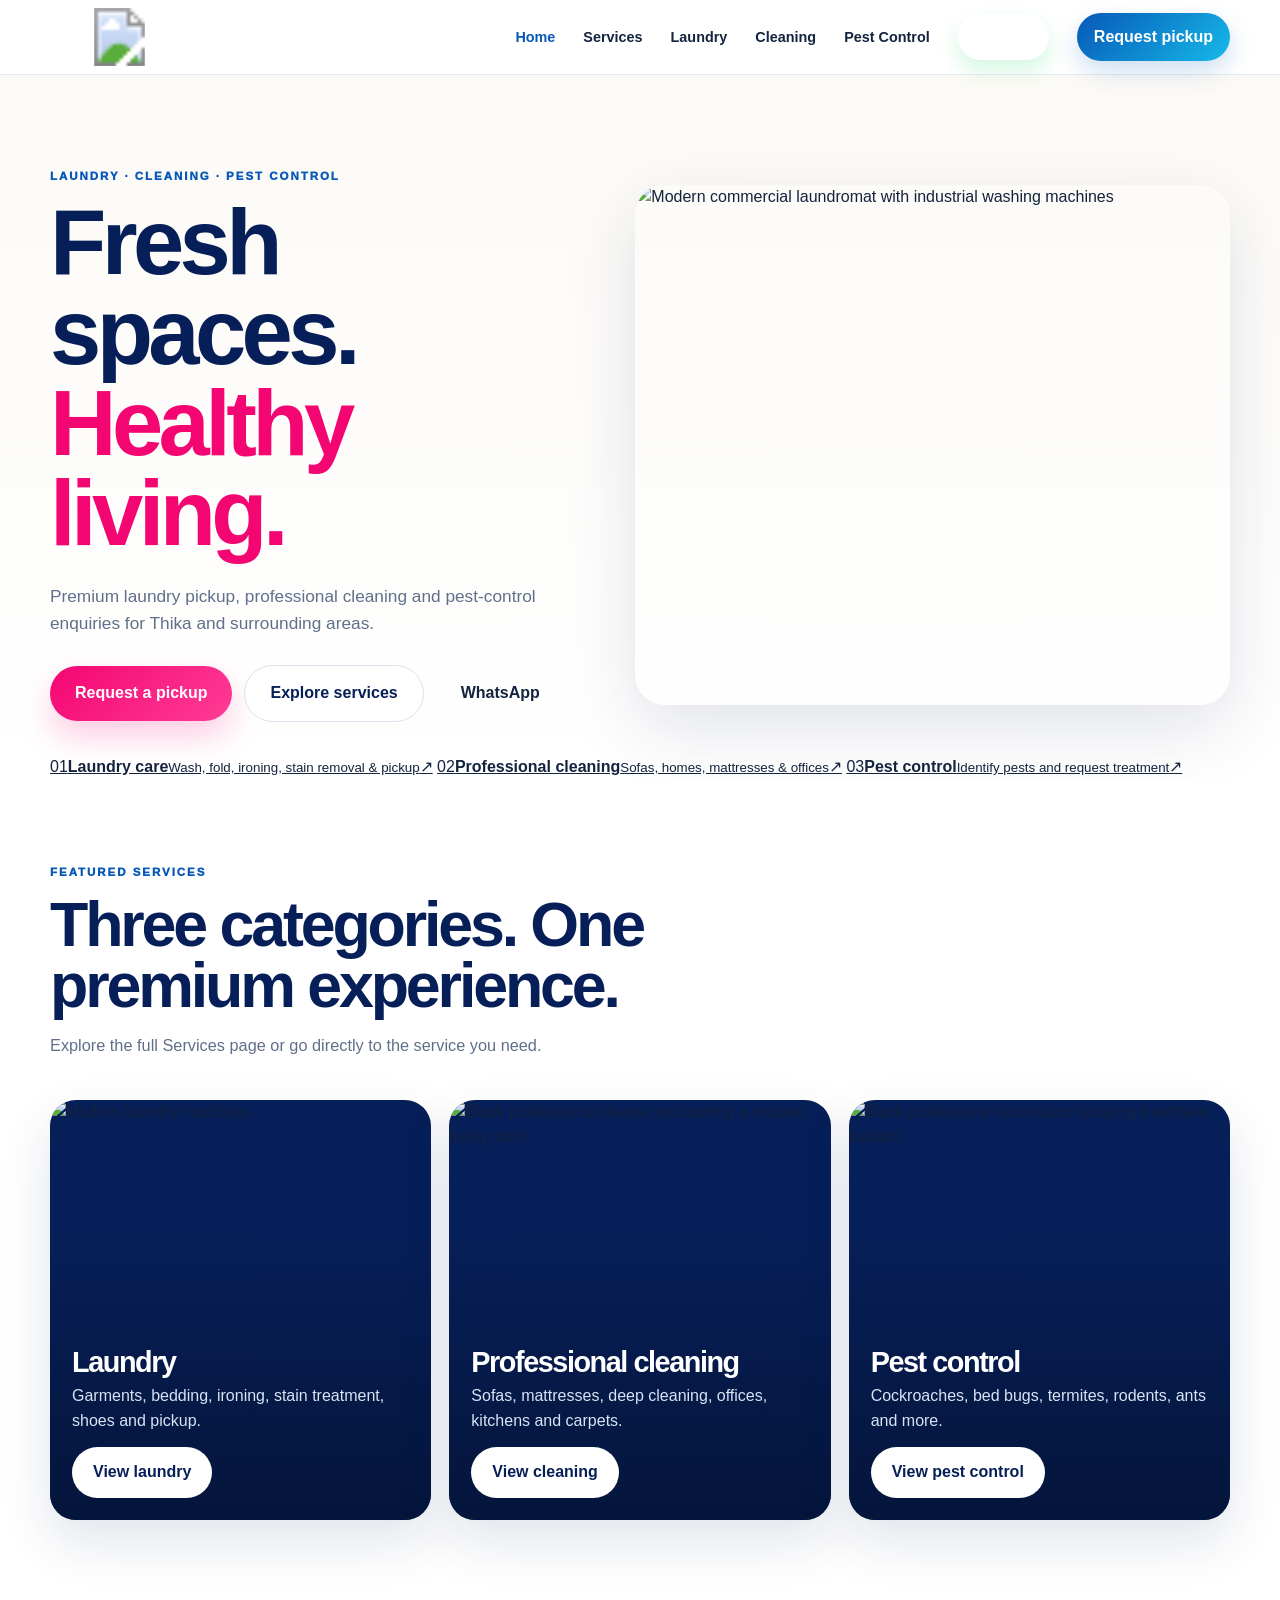
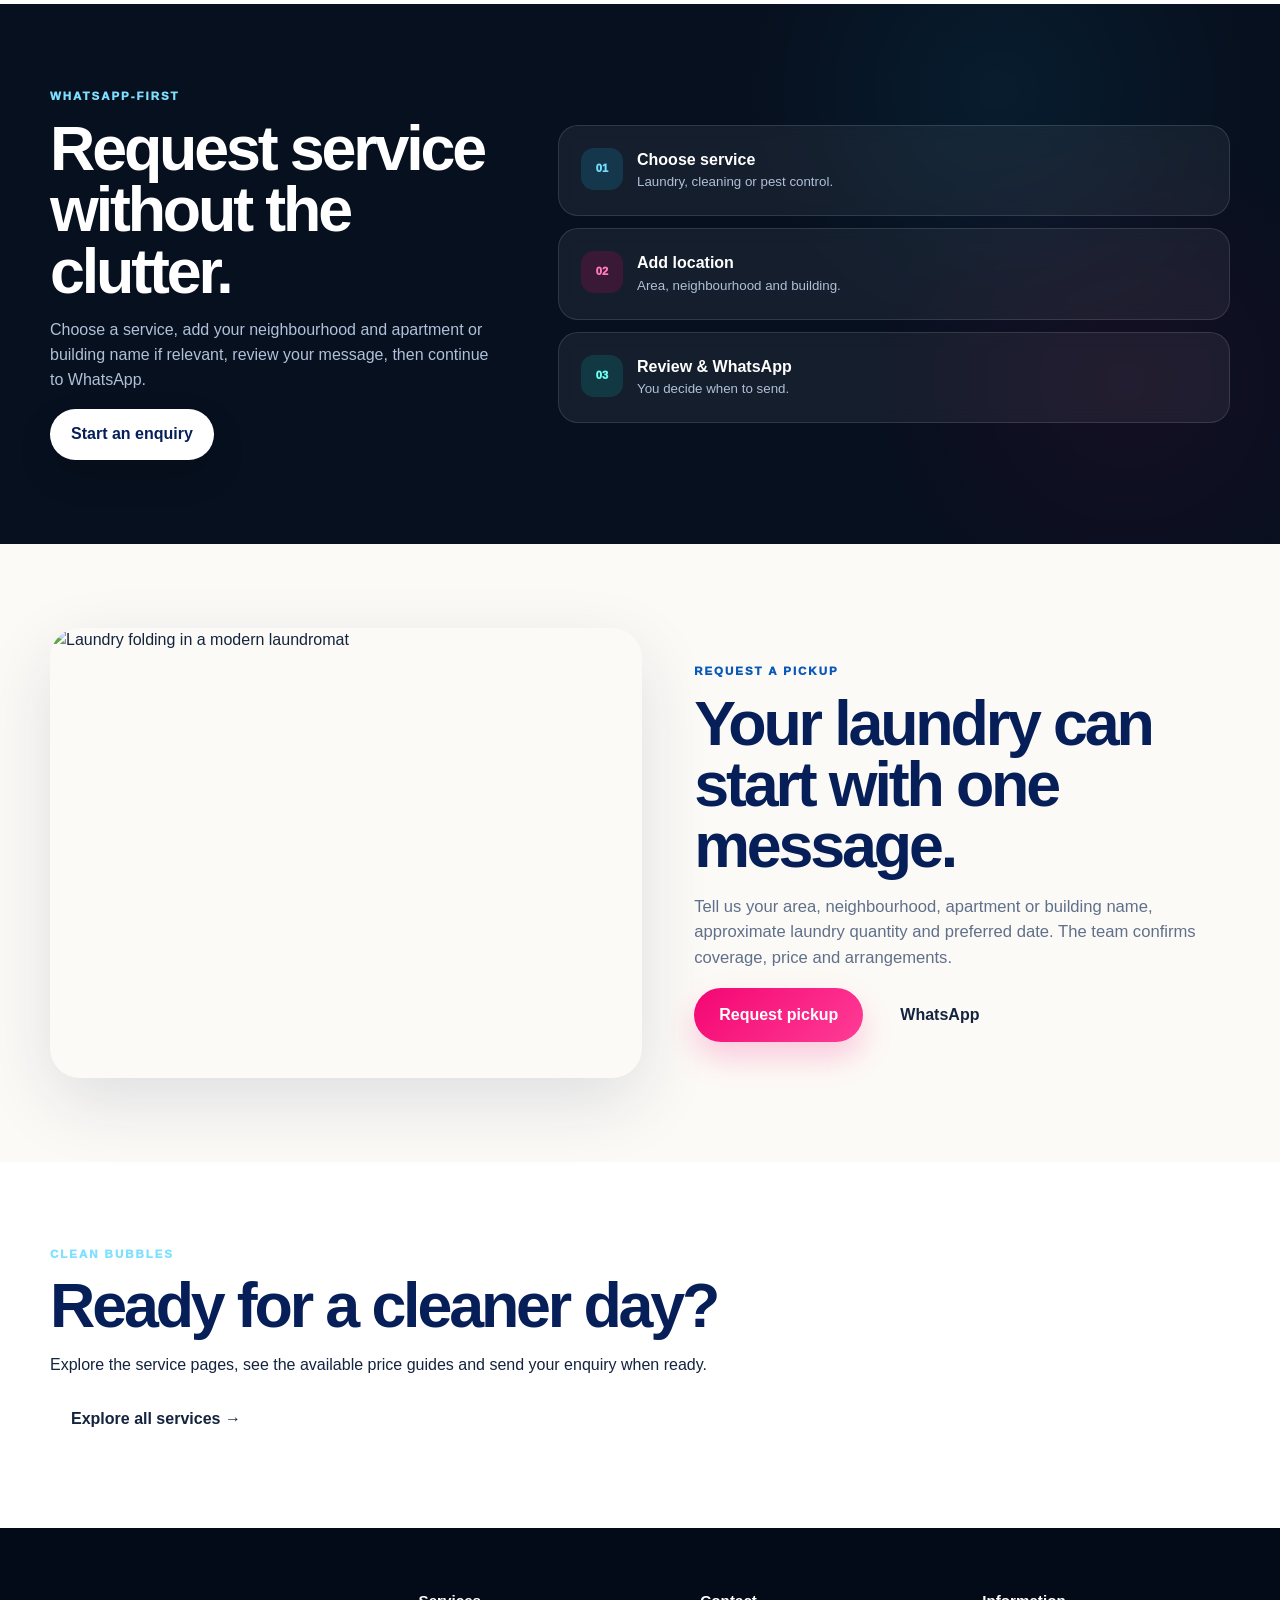
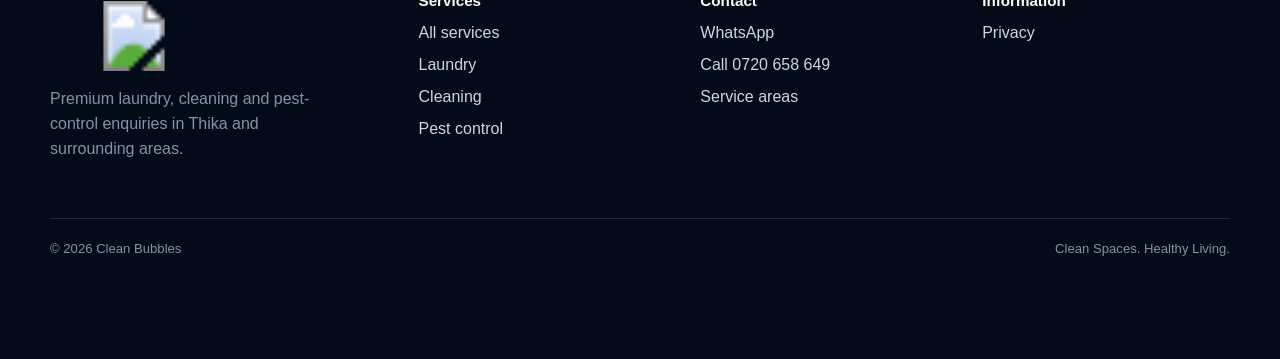
==== commit 04022c95: "Apply approved logo, services navigation and premium homepage imagery" ====
--- a/index.html
+++ b/index.html
@@ -1,275 +1,76 @@
-<!doctype html>
-<html lang="en">
-<head>
-  <meta charset="utf-8">
-  <meta name="viewport" content="width=device-width,initial-scale=1">
-  <meta name="theme-color" content="#071F58">
-  <meta name="description" content="Clean Bubbles provides laundry, cleaning and fumigation services in Thika and surrounding areas. Request a pickup or quote through WhatsApp.">
-  <title>Clean Bubbles | Laundry, Cleaning & Fumigation in Thika</title>
-  <link rel="stylesheet" href="assets/css/styles.css">
-  <script defer src="assets/js/main.js"></script>
-  <script defer src="assets/js/enquiry.js"></script>
-</head>
-<body>
-<a class="skip-link" href="#main">Skip to content</a>
-
-<header class="site-header">
+<!doctype html><html lang="en"><head>
+<meta charset="utf-8"><meta name="viewport" content="width=device-width,initial-scale=1"><meta name="theme-color" content="#071F58">
+<meta name="description" content="Clean Bubbles laundry, professional cleaning and pest-control services in Thika and surrounding areas.">
+<title>Clean Bubbles | Laundry, Cleaning & Pest Control</title>
+<link rel="stylesheet" href="assets/css/styles.css"><script defer src="assets/js/main.js"></script><script defer src="assets/js/enquiry.js"></script>
+</head><body><a class="skip-link" href="#main">Skip to content</a><header class="site-header">
   <div class="container nav-shell">
-    <a class="brand-lockup" href="./" aria-label="Clean Bubbles home">
-      <span class="brand-word brand-clean">Clean</span>
-      <span class="brand-word brand-bubbles">Bubbles</span>
-    </a>
+    <a class="logo-lockup" href="" aria-label="Clean Bubbles home"><img src="assets/images/logo.svg" alt="Clean Bubbles Laundry & Cleaning Services"></a>
     <button class="menu-toggle" type="button" aria-expanded="false" aria-controls="primary-nav"><span>Menu</span><span class="menu-lines" aria-hidden="true"></span></button>
     <nav id="primary-nav" class="primary-nav" aria-label="Primary navigation">
-      <a class="active" href="./">Home</a>
-      <div class="nav-dropdown">
-        <button class="nav-drop-toggle" type="button" aria-expanded="false">Services</button>
-        <div class="nav-dropdown-menu">
-          <a href="laundry/"><strong>Laundry</strong><small>Garments, bedding & pickup</small></a>
-          <a href="cleaning/"><strong>Cleaning</strong><small>Homes, sofas & offices</small></a>
-          <a href="fumigation/"><strong>Fumigation</strong><small>Pest-control enquiries</small></a>
-        </div>
-      </div>
-      <a href="contact/#areas">Service areas</a>
+      <a href="" class="active">Home</a>
+      <a href="services/">Services</a>
+      <a href="laundry/">Laundry</a>
+      <a href="cleaning/">Cleaning</a>
+      <a href="fumigation/">Pest Control</a>
+      <a class="nav-whatsapp" href="https://wa.me/254723791323" target="_blank" rel="noopener noreferrer">WhatsApp</a>
       <button class="nav-cta" type="button" data-enquiry data-category="laundry" data-service="Pickup & delivery">Request pickup</button>
     </nav>
   </div>
 </header>
+<main id="main">
+<section class="cinematic-hero">
+  <div class="container hero-layout">
+    <div class="hero-copy-block">
+      <p class="kicker">Laundry · Cleaning · Pest Control</p>
+      <h1>Fresh spaces.<br><span>Healthy living.</span></h1>
+      <p class="hero-sub">Premium laundry pickup, professional cleaning and pest-control enquiries for Thika and surrounding areas.</p>
+      <div class="hero-buttons"><button class="btn btn-primary btn-large" type="button" data-enquiry data-category="laundry" data-service="Pickup & delivery">Request a pickup</button><a class="btn btn-ghost btn-large" href="services/">Explore services</a><a class="btn btn-whatsapp btn-large" href="https://wa.me/254723791323" target="_blank" rel="noopener noreferrer">WhatsApp</a></div>
+    </div>
+    <div class="commercial-hero-image">
+      <img src="https://images.pexels.com/photos/32808776/pexels-photo-32808776.jpeg?auto=compress&cs=tinysrgb&w=1600" alt="Modern commercial laundromat with industrial washing machines">
+    </div>
+  </div>
+  <div class="container hero-service-rail">
+    <a href="laundry/"><span class="rail-index">01</span><span><strong>Laundry care</strong><small>Wash, fold, ironing, stain removal & pickup</small></span><span>↗</span></a>
+    <a href="cleaning/"><span class="rail-index">02</span><span><strong>Professional cleaning</strong><small>Sofas, homes, mattresses & offices</small></span><span>↗</span></a>
+    <a href="fumigation/"><span class="rail-index">03</span><span><strong>Pest control</strong><small>Identify pests and request treatment</small></span><span>↗</span></a>
+  </div>
+</section>
 
-<main id="main">
-  <section class="cinematic-hero">
-    <div class="hero-watercolor hero-watercolor-a" aria-hidden="true"></div>
-    <div class="hero-watercolor hero-watercolor-b" aria-hidden="true"></div>
-    <div class="container hero-layout">
-      <div class="hero-copy-block">
-        <p class="kicker">Laundry · Cleaning · Fumigation</p>
-        <h1>Fresh spaces.<br><span>Beautifully cared for.</span></h1>
-        <p class="hero-sub">Laundry pickup, professional cleaning and pest-control enquiries for Thika and surrounding areas.</p>
-        <div class="hero-buttons">
-          <button class="btn btn-primary btn-large" type="button" data-enquiry data-category="laundry" data-service="Pickup & delivery">Request a pickup</button>
-          <a class="btn btn-ghost btn-large" href="#services">Explore services</a>
-        </div>
-        <div class="hero-mini">
-          <span>WhatsApp: <a href="https://wa.me/254723791323" target="_blank" rel="noopener noreferrer">0723 791 323</a></span>
-          <span>Thika & surrounding areas</span>
-        </div>
-      </div>
-      <div class="hero-media-frame">
-        <img src="https://images.pexels.com/photos/8774650/pexels-photo-8774650.jpeg?auto=compress&cs=tinysrgb&w=1200" alt="Blue towels inside a front-loading washing machine">
-        <div class="hero-media-card">
-          <span class="media-card-label">Pickup & delivery</span>
-          <strong>Tell us where you are.</strong>
-          <small>We confirm coverage, price and arrangements on WhatsApp.</small>
-        </div>
-      </div>
+<section class="section scene-light">
+  <div class="container">
+    <div class="editorial-head reveal"><p class="kicker">Featured services</p><h2>Three categories. One premium experience.</h2><p>Explore the full Services page or go directly to the service you need.</p></div>
+    <div class="visual-service-grid">
+      <article class="visual-service-card reveal"><img src="https://images.pexels.com/photos/4700388/pexels-photo-4700388.jpeg?auto=compress&cs=tinysrgb&w=1400" alt="Modern laundry machines"><div class="visual-copy"><h3>Laundry</h3><p>Garments, bedding, ironing, stain treatment, shoes and pickup.</p><a class="btn" href="laundry/">View laundry</a></div></article>
+      <article class="visual-service-card reveal"><img src="https://images.pexels.com/photos/6197050/pexels-photo-6197050.jpeg?auto=compress&cs=tinysrgb&w=1400" alt="Black professional cleaner vacuuming a modern living room"><div class="visual-copy"><h3>Professional cleaning</h3><p>Sofas, mattresses, deep cleaning, offices, kitchens and carpets.</p><a class="btn" href="cleaning/">View cleaning</a></div></article>
+      <article class="visual-service-card reveal"><img src="https://images.pexels.com/photos/5938375/pexels-photo-5938375.jpeg?auto=compress&cs=tinysrgb&w=1400" alt="Black professional technician spraying treatment indoors"><div class="visual-copy"><h3>Pest control</h3><p>Cockroaches, bed bugs, termites, rodents, ants and more.</p><a class="btn" href="fumigation/">View pest control</a></div></article>
     </div>
-    <div class="container hero-strip">
-      <a href="laundry/"><span>01</span><strong>Laundry care</strong><small>Wash, dry, fold, ironing & more</small></a>
-      <a href="cleaning/"><span>02</span><strong>Professional cleaning</strong><small>Sofas, homes, offices & carpets</small></a>
-      <a href="fumigation/"><span>03</span><strong>Fumigation</strong><small>Cockroaches, bed bugs & more</small></a>
-    </div>
-  </section>
+  </div>
+</section>
 
-  <section id="services" class="section scene-light">
-    <div class="container">
-      <div class="editorial-head reveal">
-        <p class="kicker">Services</p>
-        <h2>Choose the care your space needs.</h2>
-        <p>Large visuals, clear service choices and direct actions — without clutter.</p>
-      </div>
+<section class="section scene-dark">
+ <div class="container dark-feature-grid">
+   <div class="dark-feature-copy reveal"><p class="kicker kicker-light">WhatsApp-first</p><h2>Request service without the clutter.</h2><p>Choose a service, add your neighbourhood and apartment or building name if relevant, review your message, then continue to WhatsApp.</p><button class="btn btn-white" type="button" data-enquiry>Start an enquiry</button></div>
+   <div class="dark-feature-visual reveal"><div class="dark-card dark-card-blue"><span>01</span><strong>Choose service</strong><small>Laundry, cleaning or pest control.</small></div><div class="dark-card dark-card-pink"><span>02</span><strong>Add location</strong><small>Area, neighbourhood and building.</small></div><div class="dark-card dark-card-cyan"><span>03</span><strong>Review & WhatsApp</strong><small>You decide when to send.</small></div></div>
+ </div>
+</section>
 
-      <div class="service-scenes">
-        <article class="service-scene reveal">
-          <div class="service-photo">
-            <img src="https://images.pexels.com/photos/19846385/pexels-photo-19846385.jpeg?auto=compress&cs=tinysrgb&w=1000" alt="Modern washing machine with neatly folded towels">
-          </div>
-          <div class="service-copy">
-            <span class="scene-number">01</span>
-            <p class="kicker">Laundry</p>
-            <h3>Everyday laundry, handled with care.</h3>
-            <p>Wash, dry and fold, ironing, stain removal, dry cleaning, duvets or covers, curtains, mattresses, carpets and shoe cleaning.</p>
-            <div class="scene-actions">
-              <a class="text-link" href="laundry/">Explore laundry</a>
-              <button class="btn btn-primary" type="button" data-enquiry data-category="laundry" data-service="Pickup & delivery">Request pickup</button>
-            </div>
-          </div>
-        </article>
+<section class="section pickup-section">
+ <div class="container pickup-grid">
+  <div class="pickup-photo reveal"><img src="https://images.pexels.com/photos/2927523/pexels-photo-2927523.jpeg?auto=compress&cs=tinysrgb&w=1500" alt="Laundry folding in a modern laundromat"></div>
+  <div class="pickup-copy reveal"><p class="kicker">Request a pickup</p><h2>Your laundry can start with one message.</h2><p>Tell us your area, neighbourhood, apartment or building name, approximate laundry quantity and preferred date. The team confirms coverage, price and arrangements.</p><div class="pickup-buttons"><button class="btn btn-primary btn-large" type="button" data-enquiry data-category="laundry" data-service="Pickup & delivery">Request pickup</button><a class="btn btn-whatsapp btn-large" href="https://wa.me/254723791323" target="_blank" rel="noopener noreferrer">WhatsApp</a></div></div>
+ </div>
+</section>
 
-        <article class="service-scene service-scene-reverse reveal">
-          <div class="service-photo">
-            <img src="https://images.pexels.com/photos/4401535/pexels-photo-4401535.jpeg?auto=compress&cs=tinysrgb&w=1000" alt="Professional sofa cleaning in progress">
-          </div>
-          <div class="service-copy">
-            <span class="scene-number">02</span>
-            <p class="kicker">Professional cleaning</p>
-            <h3>Refresh furniture, rooms and workspaces.</h3>
-            <p>Sofa cleaning, dining chairs, mattresses, deep-house cleaning, kitchen cleaning, offices and wall-to-wall carpets.</p>
-            <div class="price-chip-row">
-              <span class="price-chip">Sofa from KSh 480 / seater</span>
-              <span class="price-chip">Dining chair KSh 300 / seat</span>
-            </div>
-            <div class="scene-actions">
-              <a class="text-link" href="cleaning/">View cleaning & prices</a>
-              <button class="btn btn-primary" type="button" data-enquiry data-category="cleaning">Request cleaning quote</button>
-            </div>
-          </div>
-        </article>
-
-        <article class="service-scene reveal">
-          <div class="service-photo">
-            <img src="https://images.pexels.com/photos/4176541/pexels-photo-4176541.jpeg?auto=compress&cs=tinysrgb&w=1000" alt="Professional fumigation and sanitizing service">
-          </div>
-          <div class="service-copy">
-            <span class="scene-number">03</span>
-            <p class="kicker">Fumigation & pest control</p>
-            <h3>Protection starts with the right enquiry.</h3>
-            <p>Cockroach control, bed bug control, termites, rodents, ants, general pest-control enquiries, disinfection, sanitization and fogging.</p>
-            <div class="price-chip-row">
-              <span class="price-chip">Cockroach control from KSh 2,200</span>
-              <span class="price-chip">Bed bug control from KSh 2,500</span>
-            </div>
-            <div class="scene-actions">
-              <a class="text-link" href="fumigation/">View fumigation & prices</a>
-              <button class="btn btn-primary" type="button" data-enquiry data-category="fumigation">Request pest-control quote</button>
-            </div>
-          </div>
-        </article>
-      </div>
-      <p class="price-note">Prices shown are based on the supplied Clean Bubbles price materials and should be confirmed with the team when booking.</p>
-    </div>
-  </section>
-
-  <section class="section scene-dark">
-    <div class="container dark-feature-grid">
-      <div class="dark-feature-copy reveal">
-        <p class="kicker kicker-light">A cleaner rhythm</p>
-        <h2>Less form-filling.<br>More clarity.</h2>
-        <p>Choose the service, add your location and a few useful details, review the message, then continue to WhatsApp. No account. No fake booking confirmation.</p>
-        <button class="btn btn-white" type="button" data-enquiry>Start an enquiry</button>
-      </div>
-      <div class="dark-feature-visual reveal">
-        <div class="dark-card dark-card-blue"><span>01</span><strong>Choose a service</strong><small>Laundry, cleaning or fumigation.</small></div>
-        <div class="dark-card dark-card-pink"><span>02</span><strong>Review your details</strong><small>Nothing is sent automatically.</small></div>
-        <div class="dark-card dark-card-cyan"><span>03</span><strong>Continue to WhatsApp</strong><small>Confirm the final price and arrangements.</small></div>
-      </div>
-    </div>
-  </section>
-
-  <section class="section scene-light pickup-section">
-    <div class="container pickup-grid">
-      <div class="pickup-photo reveal">
-        <img src="https://images.pexels.com/photos/8774416/pexels-photo-8774416.jpeg?auto=compress&cs=tinysrgb&w=1200" alt="Laundry being loaded into a washing machine">
-      </div>
-      <div class="pickup-copy reveal">
-        <p class="kicker">Request a pickup</p>
-        <h2>Your laundry can start with one message.</h2>
-        <p>Tell us your area, approximate quantity and preferred date. Clean Bubbles will confirm whether pickup is available, the current price and the agreed arrangements.</p>
-        <div class="pickup-buttons">
-          <button class="btn btn-primary btn-large" type="button" data-enquiry data-category="laundry" data-service="Pickup & delivery">Request a pickup</button>
-          <a class="btn btn-ghost btn-large" href="tel:+254723791323">Call 0723 791 323</a>
-        </div>
-      </div>
-    </div>
-  </section>
-
-  <section class="section price-preview">
-    <div class="container">
-      <div class="editorial-head reveal">
-        <p class="kicker">Price guide</p>
-        <h2>Useful starting prices, before you message us.</h2>
-        <p>Cleaning and fumigation prices below come from the supplied Clean Bubbles materials. Laundry prices remain quote-based because no laundry price list was supplied.</p>
-      </div>
-      <div class="price-preview-grid">
-        <a class="price-preview-card reveal" href="cleaning/">
-          <span>Cleaning</span>
-          <strong>KSh 480</strong>
-          <small>Sofa cleaning per seater</small>
-          <em>See full cleaning price guide →</em>
-        </a>
-        <a class="price-preview-card reveal" href="cleaning/">
-          <span>Carpet</span>
-          <strong>KSh 30</strong>
-          <small>Wall-to-wall carpet per sq. ft.</small>
-          <em>See cleaning price guide →</em>
-        </a>
-        <a class="price-preview-card reveal" href="fumigation/">
-          <span>Cockroach control</span>
-          <strong>KSh 2,200</strong>
-          <small>Bedsitter advertised rate</small>
-          <em>See fumigation price guide →</em>
-        </a>
-        <a class="price-preview-card reveal" href="fumigation/">
-          <span>Bed bug control</span>
-          <strong>KSh 2,500</strong>
-          <small>Bedsitter advertised rate</small>
-          <em>See fumigation price guide →</em>
-        </a>
-      </div>
-    </div>
-  </section>
-
-  <section class="section area-section" id="areas">
-    <div class="container area-grid">
-      <div class="reveal">
-        <p class="kicker">Service areas</p>
-        <h2>Thika first.<br><span>Ask us about Nairobi.</span></h2>
-        <p>Thika and surrounding areas are the primary service coverage. Nairobi availability is confirmed by enquiry.</p>
-      </div>
-      <div class="area-card reveal">
-        <span class="area-dot"></span>
-        <strong>Not sure whether we cover your area?</strong>
-        <p>Send your neighbourhood and the service you need.</p>
-        <button class="btn btn-primary" type="button" data-enquiry data-focus-area="true">Check my area</button>
-      </div>
-    </div>
-  </section>
-
-  <section class="section scene-dark faq-dark">
-    <div class="container faq-grid">
-      <div class="editorial-head reveal">
-        <p class="kicker kicker-light">FAQs</p>
-        <h2>Before you send a request.</h2>
-        <p>For current turnaround, fees, availability and final pricing, confirm with the team before booking.</p>
-      </div>
-      <div class="faq-list reveal">
-        <details><summary>How do I request laundry pickup?<span>+</span></summary><p>Choose laundry, select pickup and delivery, add your area and item details, then review the prepared WhatsApp message.</p></details>
-        <details><summary>Are the prices final?<span>+</span></summary><p>The displayed figures come from supplied Clean Bubbles price materials. Confirm the current price and any exclusions with the team before booking.</p></details>
-        <details><summary>How long does a service take?<span>+</span></summary><p>Turnaround depends on the service and job details. Confirm timing with the team.</p></details>
-        <details><summary>What if I do not know which pest I have?<span>+</span></summary><p>Choose “Not sure” and describe what you are seeing. The team can discuss the appropriate next step with you.</p></details>
-      </div>
-    </div>
-  </section>
-
-  <section class="full-bleed-cta">
-    <div class="full-bleed-image">
-      <img src="https://images.pexels.com/photos/8774382/pexels-photo-8774382.jpeg?auto=compress&cs=tinysrgb&w=1600" alt="Close-up of a washing machine with clean blue towels">
-    </div>
-    <div class="full-bleed-overlay"></div>
-    <div class="container full-bleed-content reveal">
-      <p class="kicker kicker-light">Clean Bubbles</p>
-      <h2>Ready for a cleaner day?</h2>
-      <p>Request pickup, cleaning or pest-control details through WhatsApp.</p>
-      <button class="btn btn-white btn-large" type="button" data-enquiry>Start an enquiry</button>
-    </div>
-  </section>
-</main>
-
-<footer class="site-footer">
+<section class="section final-cta"><div class="container cta-panel reveal"><div><p class="kicker kicker-light">Clean Bubbles</p><h2>Ready for a cleaner day?</h2><p>Explore the service pages, see the available price guides and send your enquiry when ready.</p></div><a class="btn btn-light btn-icon" href="services/">Explore all services →</a></div></section>
+</main><footer class="site-footer">
   <div class="container footer-grid">
-    <div>
-      <a class="brand-lockup brand-lockup-light" href="./"><span class="brand-word brand-clean">Clean</span><span class="brand-word brand-bubbles">Bubbles</span></a>
-      <p>Laundry, cleaning and fumigation services.</p>
-    </div>
-    <div><h2>Services</h2><a href="laundry/">Laundry</a><a href="cleaning/">Cleaning</a><a href="fumigation/">Fumigation</a></div>
-    <div><h2>Contact</h2><a href="tel:+254723791323">0723 791 323</a><a href="tel:+254720658649">0720 658 649</a><a href="https://wa.me/254723791323" target="_blank" rel="noopener noreferrer">WhatsApp</a></div>
-    <div><h2>Information</h2><a href="contact/">Contact & service areas</a><a href="privacy/">Privacy</a></div>
+    <div><a class="logo-lockup" href=""><img src="assets/images/logo.svg" alt="Clean Bubbles"></a><p>Premium laundry, cleaning and pest-control enquiries in Thika and surrounding areas.</p></div>
+    <div><h2>Services</h2><a href="services/">All services</a><a href="laundry/">Laundry</a><a href="cleaning/">Cleaning</a><a href="fumigation/">Pest control</a></div>
+    <div><h2>Contact</h2><a href="https://wa.me/254723791323" target="_blank" rel="noopener noreferrer">WhatsApp</a><a href="tel:+254720658649">Call 0720 658 649</a><a href="contact/">Service areas</a></div>
+    <div><h2>Information</h2><a href="privacy/">Privacy</a></div>
   </div>
-  <div class="container footer-bottom"><span>© <span data-year></span> Clean Bubbles</span><span>Thika and surrounding areas</span></div>
+  <div class="container footer-bottom"><span>© <span data-year></span> Clean Bubbles</span><span>Clean Spaces. Healthy Living.</span></div>
 </footer>
-
-<div class="mobile-action-bar" aria-label="Quick contact actions">
-  <button type="button" data-enquiry data-category="laundry" data-service="Pickup & delivery">Request pickup</button>
-  <a href="https://wa.me/254723791323" target="_blank" rel="noopener noreferrer">WhatsApp</a>
-</div>
-</body>
-</html>+<div class="mobile-action-bar" aria-label="Quick actions"><button type="button" data-enquiry data-category="laundry" data-service="Pickup & delivery">Request pickup</button><a href="https://wa.me/254723791323" target="_blank" rel="noopener noreferrer">WhatsApp</a></div></body></html>
--- a/assets/css/styles.css
+++ b/assets/css/styles.css
@@ -1,455 +1,462 @@
 :root{
   --navy:#071F58;
-  --navy-deep:#041438;
+  --navy-2:#0B2D68;
   --blue:#0758B8;
-  --blue-soft:#2A88D8;
-  --pink:#D5006D;
-  --pink-soft:#F063A8;
+  --cyan:#16B9E8;
+  --pink:#F40672;
+  --pink-2:#D5006D;
+  --cream:#FCFAF6;
   --white:#FFFFFF;
-  --pale:#EFF7FC;
-  --pale-2:#F7FBFE;
-  --text:#172A45;
-  --muted:#51627A;
-  --border:#D7E3ED;
+  --ink:#14233E;
+  --muted:#60708A;
+  --line:#D9E3EE;
+  --pale:#EFF8FD;
+  --charcoal:#07101F;
+  --container:1180px;
   --shadow:0 24px 70px rgba(7,31,88,.12);
-  --shadow-soft:0 14px 40px rgba(7,31,88,.08);
-  --radius:30px;
-  --container:1200px;
+  --shadow-soft:0 14px 36px rgba(7,31,88,.08);
 }
 *{box-sizing:border-box}
 html{scroll-behavior:smooth}
 body{
   margin:0;
-  font-family:Inter,ui-sans-serif,-apple-system,BlinkMacSystemFont,"Segoe UI",Arial,Helvetica,sans-serif;
-  color:var(--text);
-  background:#fff;
-  line-height:1.6;
+  font-family:Inter,ui-sans-serif,-apple-system,BlinkMacSystemFont,"Segoe UI",Arial,sans-serif;
+  color:var(--ink);
+  background:var(--white);
+  line-height:1.55;
   -webkit-font-smoothing:antialiased;
   overflow-x:hidden;
 }
 body.modal-open{overflow:hidden}
 a{color:inherit}
-img{max-width:100%}
+img{display:block;max-width:100%}
 button,input,select,textarea{font:inherit}
 button{cursor:pointer}
 button:focus-visible,a:focus-visible,input:focus-visible,select:focus-visible,textarea:focus-visible,summary:focus-visible{
-  outline:3px solid rgba(7,88,184,.32);
+  outline:3px solid rgba(22,185,232,.42);
   outline-offset:3px;
 }
-.container{width:min(var(--container),calc(100% - 48px));margin-inline:auto}
-.section{padding:108px 0}
-.skip-link{position:absolute;left:-9999px;top:10px;background:var(--navy);color:#fff;padding:10px 14px;z-index:999;border-radius:10px}
-.skip-link:focus{left:10px}
-
+.container{width:min(var(--container),calc(100% - 44px));margin-inline:auto}
+.section{padding:84px 0}
+.skip-link{position:absolute;left:-9999px;top:12px;z-index:999;background:var(--navy);color:#fff;padding:10px 14px;border-radius:10px}
+.skip-link:focus{left:12px}
+
+/* NAV */
 .site-header{
-  position:sticky;top:0;z-index:50;
-  background:rgba(255,255,255,.88);
-  backdrop-filter:blur(20px) saturate(150%);
-  border-bottom:1px solid rgba(215,227,237,.58);
-  transition:box-shadow .25s ease,background .25s ease;
-}
-.site-header.is-scrolled{background:rgba(255,255,255,.96);box-shadow:0 10px 30px rgba(7,31,88,.06)}
-.nav-shell{min-height:84px;display:flex;align-items:center;justify-content:space-between;gap:24px}
-.wordmark{display:inline-flex;align-items:center;gap:12px;text-decoration:none;color:var(--navy)}
-.wordmark-mark{
-  width:46px;height:46px;display:grid;place-items:center;border-radius:50%;
-  background:linear-gradient(135deg,var(--blue),var(--pink));
-  color:#fff;font-size:.78rem;font-weight:900;box-shadow:0 10px 24px rgba(7,88,184,.22);
-  position:relative;overflow:hidden;flex:0 0 auto;
-}
-.mark-bubble{position:absolute;border-radius:50%;background:rgba(255,255,255,.94)}
-.mark-bubble-one{width:14px;height:14px;left:10px;top:8px}
-.mark-bubble-two{width:8px;height:8px;right:10px;top:13px}
-.mark-wave{
-  position:absolute;width:34px;height:15px;left:6px;bottom:6px;
-  border-radius:50% 50% 44% 56%;
-  background:#fff;transform:rotate(-6deg);
-}
-.wordmark-copy{display:grid;line-height:1.05;gap:5px}
-.wordmark-copy strong{font-size:1.02rem;letter-spacing:-.02em}
-.wordmark-copy small{font-size:.67rem;letter-spacing:.09em;text-transform:uppercase;color:var(--muted);font-weight:800}
-.wordmark-light .wordmark-copy small{color:#9fb2cc}
+  position:sticky;top:0;z-index:60;
+  background:rgba(255,255,255,.9);
+  backdrop-filter:blur(18px) saturate(150%);
+  border-bottom:1px solid rgba(217,227,238,.72);
+  transition:.22s ease;
+}
+.site-header.is-scrolled{box-shadow:0 10px 30px rgba(7,31,88,.07);background:rgba(255,255,255,.97)}
+.nav-shell{min-height:74px;display:flex;align-items:center;justify-content:space-between;gap:28px}
+.brand-lockup{
+  display:inline-flex;align-items:baseline;gap:5px;text-decoration:none;
+  font-weight:950;letter-spacing:-.045em;font-size:1.42rem;line-height:1;
+}
+.brand-clean{color:var(--navy)}
+.brand-bubbles{color:var(--pink)}
+.brand-lockup-light .brand-clean{color:#fff}
+.brand-lockup-light .brand-bubbles{color:#FF4B9A}
 .primary-nav{display:flex;align-items:center;gap:28px}
 .primary-nav>a,.nav-drop-toggle{
-  font-weight:750;text-decoration:none;color:var(--text);background:none;border:0;padding:12px 0;
-  transition:color .18s ease;
+  border:0;background:transparent;text-decoration:none;color:var(--ink);
+  font-size:.9rem;font-weight:800;padding:12px 0;
 }
 .primary-nav>a:hover,.nav-drop-toggle:hover,.primary-nav .active{color:var(--blue)}
 .nav-dropdown{position:relative}
 .nav-dropdown-menu{
-  position:absolute;top:calc(100% + 10px);left:-24px;min-width:280px;background:#fff;padding:10px;
-  border-radius:20px;box-shadow:var(--shadow);border:1px solid var(--border);
-  opacity:0;visibility:hidden;transform:translateY(-8px);transition:.2s ease;
+  position:absolute;left:-24px;top:calc(100% + 10px);width:286px;
+  padding:10px;border:1px solid var(--line);border-radius:18px;background:#fff;box-shadow:var(--shadow);
+  opacity:0;visibility:hidden;transform:translateY(-8px);transition:.18s ease;
 }
 .nav-dropdown.is-open .nav-dropdown-menu{opacity:1;visibility:visible;transform:none}
-.nav-dropdown-menu a{display:grid;padding:12px 14px;border-radius:14px;text-decoration:none;line-height:1.25}
-.nav-dropdown-menu a span{font-weight:850;color:var(--navy)}
-.nav-dropdown-menu a small{font-size:.78rem;color:var(--muted);margin-top:3px}
+.nav-dropdown-menu a{display:grid;gap:3px;padding:11px 12px;border-radius:12px;text-decoration:none}
 .nav-dropdown-menu a:hover{background:var(--pale)}
+.nav-dropdown-menu strong{font-size:.9rem;color:var(--navy)}
+.nav-dropdown-menu small{font-size:.74rem;color:var(--muted)}
+.nav-cta{
+  border:0;border-radius:999px;padding:12px 17px;
+  background:linear-gradient(135deg,var(--blue),var(--cyan));
+  color:#fff;font-weight:900;box-shadow:0 10px 24px rgba(7,88,184,.2);
+}
 .menu-toggle{
-  display:none;border:1px solid var(--border);background:#fff;border-radius:14px;padding:10px 13px;
-  font-weight:850;align-items:center;gap:9px;color:var(--navy)
+  display:none;align-items:center;gap:10px;border:1px solid var(--line);background:#fff;
+  border-radius:13px;padding:10px 12px;font-weight:900;color:var(--navy)
 }
 .menu-lines,.menu-lines:before,.menu-lines:after{display:block;width:18px;height:2px;background:currentColor;border-radius:99px}
-.menu-lines{position:relative}
-.menu-lines:before,.menu-lines:after{content:"";position:absolute;left:0}
+.menu-lines{position:relative}.menu-lines:before,.menu-lines:after{content:"";position:absolute;left:0}
 .menu-lines:before{top:-6px}.menu-lines:after{top:6px}
 
+/* TYPE + BUTTONS */
+.kicker{
+  margin:0 0 12px;text-transform:uppercase;letter-spacing:.17em;
+  font-size:.72rem;font-weight:950;color:var(--blue);
+}
+.kicker-light{color:#7EE0FF}
+h1,h2,h3{margin:0;line-height:.98;letter-spacing:-.05em}
+h1{font-size:clamp(3.5rem,7.2vw,6.6rem);color:var(--navy);font-weight:900}
+h1 span{color:var(--pink)}
+h2{font-size:clamp(2.45rem,4.9vw,4.25rem);color:var(--navy);font-weight:900}
+h3{font-size:clamp(1.7rem,3.1vw,2.7rem);color:var(--navy);font-weight:900}
 .btn{
-  border:0;border-radius:999px;padding:15px 23px;display:inline-flex;align-items:center;justify-content:center;gap:10px;
-  text-decoration:none;font-weight:850;transition:transform .2s ease,box-shadow .2s ease,background .2s ease;
-  min-height:50px;
+  display:inline-flex;align-items:center;justify-content:center;gap:9px;min-height:48px;
+  border-radius:999px;padding:13px 21px;border:0;text-decoration:none;font-weight:900;
+  transition:transform .18s ease,box-shadow .18s ease,background .18s ease;
 }
 .btn:hover{transform:translateY(-2px)}
-.btn-primary{background:var(--pink);color:#fff;box-shadow:0 14px 30px rgba(213,0,109,.22)}
-.btn-primary:hover{box-shadow:0 18px 38px rgba(213,0,109,.28)}
-.btn-secondary{background:#fff;color:var(--navy);border:1px solid var(--border)}
-.btn-light{background:#fff;color:var(--navy);box-shadow:0 12px 30px rgba(0,0,0,.13)}
-.btn-small{padding:11px 18px!important;min-height:44px;color:#fff!important}
-.btn-icon span{font-size:1.1em}
-
-.eyebrow{
-  text-transform:uppercase;letter-spacing:.14em;font-size:.76rem;font-weight:900;color:var(--blue);margin:0 0 14px;
-}
-.eyebrow-light{color:#B9D7FF}
-h1,h2,h3{line-height:1.02;margin:0;color:var(--navy);letter-spacing:-.045em}
-h1{font-size:clamp(3.1rem,6.5vw,5.35rem);max-width:830px}
-h2{font-size:clamp(2.35rem,4.8vw,4rem)}
-h3{font-size:clamp(1.55rem,2.6vw,2.35rem)}
-.headline-accent{color:var(--blue)}
-
-.hero-experience{
-  position:relative;overflow:hidden;
+.btn-large{min-height:54px;padding:15px 25px}
+.btn-primary{background:linear-gradient(135deg,var(--pink),#FF3C96);color:#fff;box-shadow:0 15px 32px rgba(244,6,114,.2)}
+.btn-primary:hover{box-shadow:0 19px 38px rgba(244,6,114,.28)}
+.btn-ghost{background:#fff;color:var(--navy);border:1px solid var(--line)}
+.btn-white{background:#fff;color:var(--navy);box-shadow:0 15px 34px rgba(0,0,0,.16)}
+.text-link{font-weight:900;color:var(--blue);text-decoration:none}
+.text-link:hover{text-decoration:underline;text-underline-offset:4px}
+.reveal{opacity:0;transform:translateY(16px);transition:opacity .58s ease,transform .58s cubic-bezier(.22,.61,.36,1)}
+.reveal.is-visible{opacity:1;transform:none}
+
+/* HERO */
+.cinematic-hero{
+  position:relative;overflow:hidden;padding:60px 0 0;
+  background:linear-gradient(180deg,var(--cream) 0%,#fff 100%);
+}
+.hero-watercolor{position:absolute;border-radius:50%;filter:blur(1px);pointer-events:none}
+.hero-watercolor-a{
+  width:520px;height:520px;right:-180px;top:-200px;
+  background:radial-gradient(circle at 35% 35%,rgba(22,185,232,.25),rgba(7,88,184,.08) 50%,transparent 70%);
+}
+.hero-watercolor-b{
+  width:380px;height:380px;left:-220px;bottom:40px;
+  background:radial-gradient(circle,rgba(244,6,114,.16),transparent 70%);
+}
+.hero-layout{display:grid;grid-template-columns:.94fr 1.06fr;gap:58px;align-items:center;min-height:620px}
+.hero-sub{max-width:620px;color:var(--muted);font-size:1.08rem;margin:24px 0 28px}
+.hero-buttons,.pickup-buttons,.scene-actions{display:flex;gap:12px;flex-wrap:wrap;align-items:center}
+.hero-mini{display:flex;gap:20px;flex-wrap:wrap;margin-top:22px;color:var(--muted);font-size:.82rem;font-weight:800}
+.hero-mini a{color:var(--blue)}
+.hero-media-frame{
+  position:relative;border-radius:34px;overflow:hidden;min-height:520px;
+  box-shadow:0 36px 90px rgba(7,31,88,.18);isolation:isolate;
+}
+.hero-media-frame:before{
+  content:"";position:absolute;inset:0;z-index:1;
+  background:linear-gradient(180deg,transparent 52%,rgba(4,20,56,.32));
+}
+.hero-media-frame img{width:100%;height:100%;min-height:520px;object-fit:cover}
+.hero-media-card{
+  position:absolute;z-index:2;left:24px;bottom:24px;width:min(320px,calc(100% - 48px));
+  padding:17px 18px;border:1px solid rgba(255,255,255,.55);border-radius:18px;
+  background:rgba(255,255,255,.88);backdrop-filter:blur(14px);box-shadow:0 18px 38px rgba(0,0,0,.15);
+}
+.hero-media-card span,.hero-media-card strong,.hero-media-card small{display:block}
+.media-card-label{font-size:.67rem;text-transform:uppercase;letter-spacing:.14em;color:var(--pink);font-weight:950}
+.hero-media-card strong{color:var(--navy);margin:5px 0 3px}
+.hero-media-card small{color:var(--muted);line-height:1.4}
+.hero-strip{
+  margin-top:46px;display:grid;grid-template-columns:repeat(3,1fr);
+  border-top:1px solid var(--line);border-bottom:1px solid var(--line);
+}
+.hero-strip a{
+  text-decoration:none;display:grid;grid-template-columns:auto 1fr;column-gap:12px;
+  padding:21px 24px;border-right:1px solid var(--line);transition:.18s ease;
+}
+.hero-strip a:last-child{border-right:0}
+.hero-strip a:hover{background:var(--pale)}
+.hero-strip span{grid-row:1/3;font-size:.7rem;color:var(--pink);font-weight:950}
+.hero-strip strong{font-size:.9rem;color:var(--navy)}
+.hero-strip small{font-size:.73rem;color:var(--muted);margin-top:2px}
+
+/* EDITORIAL SERVICES */
+.scene-light{background:#fff}
+.editorial-head{max-width:790px;margin-bottom:42px}
+.editorial-head>p:not(.kicker){color:var(--muted);font-size:1.02rem;max-width:690px}
+.service-scenes{display:grid;gap:24px}
+.service-scene{
+  display:grid;grid-template-columns:1.02fr .98fr;min-height:470px;
+  border:1px solid var(--line);border-radius:28px;overflow:hidden;background:#fff;box-shadow:var(--shadow-soft);
+}
+.service-scene-reverse .service-photo{order:2}
+.service-scene-reverse .service-copy{order:1}
+.service-photo{overflow:hidden;background:var(--pale)}
+.service-photo img{width:100%;height:100%;object-fit:cover;transition:transform .65s ease}
+.service-scene:hover .service-photo img{transform:scale(1.035)}
+.service-copy{padding:42px;display:flex;flex-direction:column;justify-content:center}
+.scene-number{font-size:.7rem;letter-spacing:.14em;color:var(--pink);font-weight:950;margin-bottom:24px}
+.service-copy>p:not(.kicker){color:var(--muted);font-size:1rem}
+.price-chip-row{display:flex;gap:8px;flex-wrap:wrap;margin:15px 0 18px}
+.price-chip{
+  border-radius:999px;padding:7px 10px;background:linear-gradient(135deg,#EAF8FF,#FFF0F7);
+  font-size:.72rem;font-weight:900;color:var(--navy);border:1px solid #E3ECF4;
+}
+.price-note{margin:18px 0 0;color:var(--muted);font-size:.78rem}
+
+/* DARK SCENE */
+.scene-dark{background:var(--charcoal);color:#fff;position:relative;overflow:hidden}
+.scene-dark:before{
+  content:"";position:absolute;inset:0;pointer-events:none;opacity:.35;
   background:
-    radial-gradient(circle at 74% 12%,rgba(99,190,255,.16),transparent 28%),
-    radial-gradient(circle at 94% 58%,rgba(213,0,109,.08),transparent 24%),
-    linear-gradient(180deg,#fff 0%,#F8FCFF 72%,#fff 100%);
-  padding:70px 0 0;
-}
-.hero-glow{position:absolute;border-radius:50%;filter:blur(2px);pointer-events:none}
-.hero-glow-one{width:540px;height:540px;right:-180px;top:-190px;background:radial-gradient(circle,rgba(42,136,216,.12),transparent 68%)}
-.hero-glow-two{width:420px;height:420px;left:-260px;bottom:30px;background:radial-gradient(circle,rgba(213,0,109,.08),transparent 70%)}
-.hero-grid{display:grid;grid-template-columns:1.03fr .97fr;align-items:center;gap:64px;min-height:650px}
-.availability-pill{
-  display:inline-flex;align-items:center;gap:9px;padding:8px 13px;border:1px solid var(--border);
-  border-radius:999px;background:rgba(255,255,255,.78);color:var(--muted);font-size:.8rem;font-weight:800;
-  box-shadow:0 8px 22px rgba(7,31,88,.05);margin-bottom:24px;
-}
-.pulse-dot{width:8px;height:8px;border-radius:50%;background:var(--pink);box-shadow:0 0 0 5px rgba(213,0,109,.09)}
-.hero-lede{font-size:1.14rem;color:var(--muted);max-width:650px;margin:26px 0 30px}
-.hero-actions,.inline-actions{display:flex;gap:14px;flex-wrap:wrap;align-items:center}
-.hero-assurance{display:flex;gap:18px;flex-wrap:wrap;margin-top:24px;color:var(--muted);font-size:.82rem;font-weight:750}
-.hero-assurance span{display:inline-flex;align-items:center;gap:7px}
-.hero-assurance i{
-  width:20px;height:20px;display:grid;place-items:center;border-radius:50%;
-  font-style:normal;background:var(--pale);color:var(--blue);font-size:.7rem;font-weight:900;
-}
-.hero-step{animation:heroIn .7s both cubic-bezier(.22,.61,.36,1)}
-.hero-step:nth-child(2){animation-delay:.06s}
-.hero-step:nth-child(3){animation-delay:.12s}
-.hero-step:nth-child(4){animation-delay:.18s}
-.hero-step:nth-child(5){animation-delay:.24s}
-.hero-step:nth-child(6){animation-delay:.3s}
-@keyframes heroIn{from{opacity:0;transform:translateY(16px)}to{opacity:1;transform:none}}
-
-.experience-stage{min-height:560px;position:relative;display:grid;place-items:center;isolation:isolate}
-.stage-orbit{position:absolute;border-radius:50%;border:1px solid rgba(7,88,184,.12);z-index:-1}
-.orbit-one{width:470px;height:470px}
-.orbit-two{width:370px;height:370px;border-color:rgba(213,0,109,.09)}
-.washer-shell{
-  width:350px;height:438px;border-radius:38px;padding:30px;
-  background:linear-gradient(145deg,#FCFEFF 0%,#E9F2F9 100%);
-  box-shadow:0 46px 95px rgba(7,31,88,.22),inset 0 0 0 1px rgba(255,255,255,.96);
-  position:relative;z-index:2;transition:transform .18s ease-out;
-}
-.washer-panel{height:48px;display:flex;align-items:center;gap:11px}
-.washer-brand-dot{width:16px;height:16px;border-radius:50%;background:linear-gradient(135deg,var(--blue),var(--pink))}
-.washer-control{width:18px;height:18px;border-radius:50%;background:var(--blue)}
-.washer-control-muted{width:60px;border-radius:999px;background:#D5E2ED}
-.washer-window{
-  width:248px;height:248px;border-radius:50%;margin:27px auto 0;overflow:hidden;position:relative;
-  background:radial-gradient(circle at 36% 24%,#9FE1FF 0%,#2B86CF 43%,#0B3F80 72%);
-  border:23px solid #DCE8F1;box-shadow:inset 0 0 0 5px rgba(255,255,255,.7),0 12px 28px rgba(7,31,88,.12);
-}
-.wash-reflection{position:absolute;width:84px;height:180px;left:25px;top:-20px;border-radius:50%;background:linear-gradient(90deg,rgba(255,255,255,.4),transparent);transform:rotate(26deg)}
-.wash-wave{position:absolute;left:-15%;right:-15%;height:46%;border-radius:50%;background:rgba(255,255,255,.13)}
-.wave-one{bottom:-14%;transform:rotate(-8deg)}.wave-two{bottom:-25%;transform:rotate(13deg);background:rgba(0,39,93,.13)}
-.wash-fabric{position:absolute;border-radius:44% 56% 54% 46% / 49% 44% 56% 51%;box-shadow:0 10px 20px rgba(0,0,0,.13)}
-.fabric-pink{width:96px;height:68px;right:25px;top:104px;background:#F16BA9;transform:rotate(-28deg)}
-.fabric-white{width:100px;height:74px;left:38px;top:128px;background:#FDFEFF;transform:rotate(18deg)}
-.fabric-blue{width:78px;height:55px;left:73px;top:77px;background:#7FC9F1;transform:rotate(34deg)}
-.washer-shadow{position:absolute;width:75%;height:24px;left:12.5%;bottom:-24px;border-radius:50%;background:rgba(7,31,88,.15);filter:blur(12px)}
-.floating-note{
-  position:absolute;display:flex;align-items:center;gap:11px;background:rgba(255,255,255,.92);
-  border:1px solid rgba(215,227,237,.9);border-radius:18px;padding:13px 15px;box-shadow:var(--shadow-soft);z-index:5;
-  max-width:230px;backdrop-filter:blur(12px);transition:transform .18s ease-out;
-}
-.floating-note span:last-child{display:grid;line-height:1.2}
-.floating-note strong{font-size:.84rem;color:var(--navy)}
-.floating-note small{font-size:.7rem;color:var(--muted);margin-top:3px}
-.note-icon{width:34px;height:34px;border-radius:12px;display:grid;place-items:center;background:var(--pale);color:var(--blue);font-weight:900}
-.note-icon-pink{background:#FFF0F7;color:var(--pink)}
-.note-top{left:0;top:65px}.note-bottom{right:-5px;bottom:55px}
-.stage-bubble{position:absolute;border-radius:50%;background:linear-gradient(145deg,rgba(255,255,255,.7),rgba(89,179,238,.12));border:1px solid rgba(255,255,255,.92);box-shadow:inset 0 0 20px rgba(255,255,255,.78)}
-.stage-bubble-a{width:86px;height:86px;right:18px;top:55px}
-.stage-bubble-b{width:42px;height:42px;left:42px;bottom:94px}
-.stage-bubble-c{width:24px;height:24px;right:104px;top:26px}
-
-.hero-service-rail{
-  margin-top:38px;display:grid;grid-template-columns:repeat(3,1fr);
-  border-top:1px solid var(--border);border-bottom:1px solid var(--border);
-}
-.hero-service-rail a{
-  display:grid;grid-template-columns:auto 1fr auto;gap:14px;align-items:center;padding:24px 26px;
-  text-decoration:none;border-right:1px solid var(--border);transition:background .2s ease,transform .2s ease;
-}
-.hero-service-rail a:last-child{border-right:0}
-.hero-service-rail a:hover{background:var(--pale-2)}
-.hero-service-rail strong,.hero-service-rail small{display:block}
-.hero-service-rail strong{font-size:.93rem;color:var(--navy)}
-.hero-service-rail small{font-size:.74rem;color:var(--muted);margin-top:2px}
-.rail-index{font-size:.72rem;color:var(--blue);font-weight:900}
-
-.section-heading{max-width:790px;margin-bottom:48px}
-.section-heading p:not(.eyebrow){color:var(--muted);font-size:1.06rem;max-width:700px}
-.experience-tabs{
-  border:1px solid var(--border);border-radius:34px;padding:14px;background:#fff;
-  box-shadow:0 28px 78px rgba(7,31,88,.08);
-}
-.tab-list{display:flex;gap:8px;padding:6px;background:var(--pale);border-radius:20px;width:max-content;max-width:100%;margin-bottom:14px}
-.tab-list button{
-  border:0;background:transparent;border-radius:15px;padding:12px 20px;color:var(--muted);font-weight:850;
-  display:inline-flex;gap:9px;align-items:center;
-}
-.tab-list button[aria-selected="true"]{background:#fff;color:var(--blue);box-shadow:0 8px 24px rgba(7,31,88,.08)}
-.tab-number{font-size:.68rem;opacity:.7}
-.tab-panel{min-height:430px;display:grid;grid-template-columns:1fr .92fr;align-items:center;gap:48px;padding:44px}
-.tab-panel[hidden]{display:none}
-.tab-panel p:not(.eyebrow){color:var(--muted);font-size:1.04rem}
-.tab-copy{max-width:600px}
-.service-tags{display:flex;gap:8px;flex-wrap:wrap;margin:22px 0}
-.service-tags span{padding:7px 11px;border-radius:999px;background:var(--pale);color:var(--navy);font-size:.76rem;font-weight:800}
-.text-link{font-weight:850;color:var(--blue);text-decoration:none}
-.text-link:hover{text-decoration:underline;text-underline-offset:4px}
-.editorial-visual{min-height:330px;border-radius:28px;position:relative;overflow:hidden;isolation:isolate}
-.editorial-label{
-  position:absolute;left:18px;top:18px;z-index:5;padding:8px 11px;border-radius:999px;
-  background:rgba(255,255,255,.88);font-size:.68rem;text-transform:uppercase;letter-spacing:.1em;font-weight:900;color:var(--navy);
-  backdrop-filter:blur(10px)
-}
-.laundry-editorial{background:linear-gradient(150deg,#E9F7FF 0%,#DDEFFC 55%,#FCE9F3 100%)}
-.towel-stack{position:absolute;inset:54px 38px 32px;display:flex;flex-direction:column;justify-content:center;align-items:center}
-.towel{display:block;width:72%;height:62px;border-radius:18px;box-shadow:0 16px 28px rgba(7,31,88,.1);margin-top:-6px;transform-origin:center}
-.towel-a{background:#fff;transform:rotate(-3deg)}
-.towel-b{background:#78BCE7;transform:rotate(2deg)}
-.towel-c{background:#F594BF;transform:rotate(-2deg)}
-.towel-d{background:#174E8B;transform:rotate(2deg)}
-.editorial-bubble{position:absolute;border-radius:50%;border:1px solid rgba(255,255,255,.9);background:rgba(255,255,255,.35)}
-.eb-one{width:74px;height:74px;right:16px;top:70px}.eb-two{width:38px;height:38px;left:24px;bottom:35px}
-.cleaning-editorial{background:linear-gradient(155deg,#F8FBFD,#E6F1F8)}
-.room-wall{position:absolute;left:0;right:0;top:0;height:66%;background:linear-gradient(180deg,#F8FCFF,#DCEAF4)}
-.sofa-premium{position:absolute;left:16%;right:16%;bottom:48px;height:124px;background:#5F9FCB;border-radius:28px 28px 15px 15px;box-shadow:0 24px 44px rgba(7,31,88,.16)}
-.sofa-premium:before{content:"";position:absolute;left:-24px;right:-24px;bottom:0;height:78px;background:#4A89B6;border-radius:24px;z-index:-1}
-.sofa-premium span{position:absolute;width:40%;height:64px;top:-28px;background:#70AFD5;border-radius:20px}
-.sofa-premium span:first-child{left:5%}.sofa-premium span:last-child{right:5%}
-.floor-orb{position:absolute;width:90px;height:28px;right:12%;bottom:26px;border-radius:50%;background:rgba(7,31,88,.12);filter:blur(10px)}
-.sparkle-premium{position:absolute;color:var(--pink);font-size:28px}.sp-one{right:18%;top:56px}.sp-two{left:12%;top:110px;color:var(--blue);font-size:18px}
-.pest-editorial{background:radial-gradient(circle at 65% 28%,rgba(62,163,230,.28),transparent 28%),linear-gradient(145deg,#092A65,#041438)}
-.shield-premium{position:absolute;width:160px;height:185px;left:50%;top:50%;transform:translate(-50%,-46%);background:linear-gradient(145deg,#1880CE,#0758B8);clip-path:polygon(50% 0,91% 15%,83% 68%,50% 100%,17% 68%,9% 15%);display:grid;place-items:center;color:#fff;font-size:2.3rem;font-weight:900;box-shadow:0 24px 50px rgba(0,0,0,.22)}
-.shield-ring{position:absolute;width:245px;height:245px;border-radius:50%;border:1px solid rgba(255,255,255,.16);left:50%;top:50%;transform:translate(-50%,-50%)}
-.pest-dot{position:absolute;border-radius:50%;background:var(--pink)}.pd-one{width:24px;height:24px;left:16%;top:26%}.pd-two{width:14px;height:14px;right:17%;top:39%}.pd-three{width:9px;height:9px;left:29%;bottom:17%}
-
-.care-section{position:relative;background:var(--navy);color:#fff;overflow:hidden}
-.care-noise{
-  position:absolute;inset:0;opacity:.13;pointer-events:none;
-  background-image:radial-gradient(rgba(255,255,255,.4) .7px,transparent .7px);background-size:16px 16px;
-  mask-image:linear-gradient(90deg,transparent,#000 45%,#000 100%);
-}
-.care-grid{display:grid;grid-template-columns:.94fr 1.06fr;gap:72px;align-items:center;position:relative;z-index:1}
-.care-section h2{color:#fff}
-.care-copy p:not(.eyebrow){color:#CBD7EA;font-size:1.07rem;margin:22px 0 28px}
-.premium-fabric{height:470px;position:relative}
-.fabric{position:absolute;border-radius:44px;box-shadow:0 34px 65px rgba(0,0,0,.26);overflow:hidden}
-.fabric span{position:absolute;inset:0;background:linear-gradient(115deg,rgba(255,255,255,.22),transparent 36%,rgba(0,0,0,.08));}
-.fabric-one{width:74%;height:220px;right:0;top:20px;background:linear-gradient(145deg,#F5F9FC,#A9C4D8);transform:rotate(7deg)}
-.fabric-two{width:69%;height:210px;left:2%;top:137px;background:linear-gradient(145deg,#2C83C8,#0B4A88);transform:rotate(-8deg)}
-.fabric-three{width:57%;height:170px;right:7%;bottom:0;background:linear-gradient(145deg,#EE6BA7,#9D0F57);transform:rotate(5deg)}
-.fabric-caption{position:absolute;left:24px;bottom:20px;z-index:5;background:rgba(4,20,56,.75);border:1px solid rgba(255,255,255,.16);color:#fff;padding:10px 14px;border-radius:999px;font-size:.76rem;font-weight:800;backdrop-filter:blur(8px)}
-
-.process-section{position:relative}
-.process-line{height:1px;background:linear-gradient(90deg,var(--border),var(--blue),var(--border));margin-bottom:-1px;opacity:.7}
-.steps{display:grid;grid-template-columns:repeat(3,1fr);gap:20px}
-.step-card{position:relative;padding:32px;border:1px solid var(--border);border-radius:26px;background:#fff;overflow:hidden;transition:transform .2s ease,box-shadow .2s ease}
-.step-card:hover{transform:translateY(-4px);box-shadow:var(--shadow-soft)}
-.step-card:before{content:"";position:absolute;width:130px;height:130px;border-radius:50%;right:-60px;top:-60px;background:var(--pale)}
-.step-number{display:inline-block;font-size:.7rem;color:var(--blue);font-weight:900;letter-spacing:.1em}
-.step-symbol{width:52px;height:52px;border-radius:16px;background:var(--pale);display:grid;place-items:center;margin:24px 0 34px;color:var(--blue);font-size:1.45rem;font-weight:900}
-.step-card:nth-child(2) .step-symbol{background:#FFF0F7;color:var(--pink)}
-.step-card:nth-child(3) .step-symbol{background:#EAF7FF;color:var(--blue)}
-.step-card h3{font-size:1.38rem;margin:0 0 10px}
-.step-card p{margin:0;color:var(--muted)}
-
-.area-section{background:linear-gradient(180deg,var(--pale),#F8FCFF)}
-.area-grid{display:grid;grid-template-columns:1fr .75fr;gap:55px;align-items:center}
+    radial-gradient(circle at 78% 16%,rgba(22,185,232,.22),transparent 24%),
+    radial-gradient(circle at 88% 70%,rgba(244,6,114,.18),transparent 22%);
+}
+.dark-feature-grid{position:relative;display:grid;grid-template-columns:.8fr 1.2fr;gap:60px;align-items:center}
+.scene-dark h2{color:#fff}
+.dark-feature-copy>p:not(.kicker){color:#AFC0D8;max-width:590px}
+.dark-feature-visual{display:grid;gap:12px}
+.dark-card{
+  display:grid;grid-template-columns:auto 1fr;column-gap:14px;padding:22px;border-radius:20px;
+  background:rgba(255,255,255,.06);border:1px solid rgba(255,255,255,.12);backdrop-filter:blur(8px)
+}
+.dark-card span{grid-row:1/3;width:42px;height:42px;display:grid;place-items:center;border-radius:13px;font-size:.7rem;font-weight:950}
+.dark-card strong{font-size:1rem;color:#fff}
+.dark-card small{color:#AFC0D8}
+.dark-card-blue span{background:rgba(22,185,232,.16);color:#77DEFF}
+.dark-card-pink span{background:rgba(244,6,114,.16);color:#FF7DB7}
+.dark-card-cyan span{background:rgba(0,208,200,.15);color:#70FFF2}
+
+/* PICKUP */
+.pickup-section{background:var(--cream)}
+.pickup-grid{display:grid;grid-template-columns:1.05fr .95fr;gap:52px;align-items:center}
+.pickup-photo{border-radius:30px;overflow:hidden;min-height:450px;box-shadow:var(--shadow)}
+.pickup-photo img{width:100%;height:100%;min-height:450px;object-fit:cover}
+.pickup-copy>p:not(.kicker){color:var(--muted);font-size:1.04rem;max-width:580px}
+
+/* PRICE PREVIEW */
+.price-preview{background:linear-gradient(180deg,#fff,var(--pale))}
+.price-preview-grid{display:grid;grid-template-columns:repeat(4,1fr);gap:14px}
+.price-preview-card{
+  text-decoration:none;padding:24px;border-radius:22px;background:#fff;border:1px solid var(--line);
+  box-shadow:0 12px 30px rgba(7,31,88,.05);transition:.2s ease;
+}
+.price-preview-card:hover{transform:translateY(-4px);box-shadow:var(--shadow-soft)}
+.price-preview-card span,.price-preview-card strong,.price-preview-card small,.price-preview-card em{display:block}
+.price-preview-card span{font-size:.7rem;text-transform:uppercase;letter-spacing:.12em;color:var(--blue);font-weight:950}
+.price-preview-card strong{font-size:2rem;color:var(--navy);margin:14px 0 4px;letter-spacing:-.04em}
+.price-preview-card small{color:var(--muted);min-height:42px}
+.price-preview-card em{font-style:normal;color:var(--pink);font-size:.74rem;font-weight:900;margin-top:18px}
+
+/* AREA */
+.area-section{background:#fff}
+.area-grid{display:grid;grid-template-columns:1fr .78fr;gap:52px;align-items:center}
+.area-grid h2 span{color:var(--cyan)}
 .area-grid p{color:var(--muted)}
-.area-card{position:relative;background:#fff;border:1px solid var(--border);border-radius:30px;padding:34px;box-shadow:var(--shadow-soft);overflow:hidden}
-.area-card:after{content:"";position:absolute;width:150px;height:150px;border-radius:50%;right:-70px;top:-70px;background:linear-gradient(145deg,rgba(7,88,184,.12),rgba(213,0,109,.09))}
-.area-icon{width:50px;height:50px;border-radius:16px;display:grid;place-items:center;background:var(--pale);color:var(--blue);font-size:1.45rem;font-weight:900;margin-bottom:24px}
-.area-card strong{font-size:1.25rem;color:var(--navy)}
-
-.faq-grid{display:grid;grid-template-columns:.72fr 1.28fr;gap:65px;align-items:start}
-.faq-grid .section-heading{position:sticky;top:125px;margin-bottom:0}
-.faq-list{display:grid;gap:12px}
-.faq-list details{border-bottom:1px solid var(--border);padding:0;background:#fff}
-.faq-list summary{display:flex;justify-content:space-between;gap:20px;align-items:center;font-weight:850;color:var(--navy);cursor:pointer;padding:22px 0;list-style:none}
+.area-card{position:relative;padding:32px;border-radius:26px;background:var(--pale);border:1px solid var(--line)}
+.area-card strong{display:block;font-size:1.2rem;color:var(--navy)}
+.area-dot{width:48px;height:48px;border-radius:50%;display:block;margin-bottom:22px;background:radial-gradient(circle at 35% 30%,#fff,var(--cyan) 40%,var(--blue));box-shadow:0 12px 26px rgba(7,88,184,.18)}
+
+/* FAQ DARK */
+.faq-dark{padding-top:88px;padding-bottom:88px}
+.faq-grid{position:relative;display:grid;grid-template-columns:.72fr 1.28fr;gap:58px;align-items:start}
+.faq-dark .editorial-head{margin-bottom:0}
+.faq-dark .editorial-head>p:not(.kicker){color:#AFC0D8}
+.faq-list{display:grid}
+.faq-list details{border-bottom:1px solid rgba(255,255,255,.14)}
+.faq-list summary{
+  list-style:none;display:flex;align-items:center;justify-content:space-between;gap:18px;
+  padding:20px 0;color:#fff;font-weight:850;cursor:pointer
+}
 .faq-list summary::-webkit-details-marker{display:none}
-.faq-list summary span{width:30px;height:30px;display:grid;place-items:center;border-radius:50%;background:var(--pale);color:var(--blue);transition:transform .2s ease}
+.faq-list summary span{width:30px;height:30px;border-radius:50%;display:grid;place-items:center;background:rgba(255,255,255,.08);color:#7EE0FF;transition:.18s ease}
 .faq-list details[open] summary span{transform:rotate(45deg)}
-.faq-list p{color:var(--muted);margin:0;padding:0 0 22px;max-width:760px}
-
-.final-cta{padding-top:52px}
-.cta-panel{position:relative;overflow:hidden;background:linear-gradient(135deg,var(--blue),var(--navy));color:#fff;border-radius:36px;padding:50px;display:flex;justify-content:space-between;align-items:center;gap:34px;box-shadow:0 30px 80px rgba(7,31,88,.18)}
-.cta-panel h2{color:#fff}
-.cta-panel p:not(.eyebrow){color:#D6E6F8}
-.cta-panel>div:not(.cta-orb),.cta-panel>button{position:relative;z-index:2}
-.cta-orb{position:absolute;width:340px;height:340px;border-radius:50%;right:-130px;top:-180px;background:radial-gradient(circle,rgba(255,255,255,.18),transparent 70%)}
-
-.site-footer{background:var(--navy-deep);color:#D6E1F1;padding:76px 0 100px;margin-top:88px}
-.footer-grid{display:grid;grid-template-columns:1.4fr repeat(3,1fr);gap:36px}
-.wordmark-light{color:#fff}
-.footer-grid>div:first-child p{color:#9FB0C8;max-width:280px}
-.footer-grid h2{font-size:1rem;color:#fff;margin-bottom:14px;letter-spacing:0}
-.footer-grid a{display:block;color:#D6E1F1;text-decoration:none;margin:8px 0}
+.faq-list p{margin:0;padding:0 0 20px;color:#AFC0D8}
+
+/* FULL BLEED CTA */
+.full-bleed-cta{position:relative;min-height:560px;display:grid;place-items:center;overflow:hidden}
+.full-bleed-image,.full-bleed-overlay{position:absolute;inset:0}
+.full-bleed-image img{width:100%;height:100%;object-fit:cover}
+.full-bleed-overlay{background:linear-gradient(90deg,rgba(4,20,56,.88) 0%,rgba(4,20,56,.56) 48%,rgba(4,20,56,.14) 100%)}
+.full-bleed-content{position:relative;z-index:2;color:#fff}
+.full-bleed-content h2{color:#fff;max-width:700px}
+.full-bleed-content p:not(.kicker){color:#D7E4F3;max-width:570px;font-size:1.05rem}
+
+/* FOOTER */
+.site-footer{background:#030B18;color:#CBD7E8;padding:66px 0 100px}
+.footer-grid{display:grid;grid-template-columns:1.35fr repeat(3,1fr);gap:34px}
+.footer-grid>div:first-child p{color:#8293AB;max-width:280px}
+.footer-grid h2{color:#fff;font-size:.95rem;letter-spacing:0;margin:0 0 12px}
+.footer-grid a{display:block;text-decoration:none;color:#CBD7E8;margin:7px 0}
 .footer-grid a:hover{color:#fff}
-.footer-bottom{margin-top:46px;padding-top:22px;border-top:1px solid rgba(255,255,255,.14);display:flex;justify-content:space-between;gap:20px;font-size:.9rem;color:#9FB0C8}
+.footer-bottom{margin-top:40px;padding-top:20px;border-top:1px solid rgba(255,255,255,.12);display:flex;justify-content:space-between;gap:20px;font-size:.82rem;color:#8293AB}
 .mobile-action-bar{display:none}
 
-/* Inner pages */
-.page-hero{
-  position:relative;overflow:hidden;background:
-    radial-gradient(circle at 82% 12%,rgba(7,88,184,.12),transparent 26%),
-    linear-gradient(180deg,#F8FCFF,var(--pale));
-  padding:92px 0;
-}
-.page-hero:after{content:"";position:absolute;width:330px;height:330px;border-radius:50%;right:-110px;bottom:-220px;border:1px solid rgba(7,88,184,.12)}
-.page-hero .container{position:relative;z-index:1}
-.page-hero .page-lede{max-width:770px;color:var(--muted);font-size:1.08rem;margin:22px 0 28px}
-.card-grid{display:grid;grid-template-columns:repeat(3,1fr);gap:20px}
-.service-card{
-  position:relative;border:1px solid var(--border);border-radius:26px;padding:28px;background:#fff;
-  display:flex;flex-direction:column;overflow:hidden;transition:transform .2s ease,box-shadow .2s ease;
-}
-.service-card:hover{transform:translateY(-4px);box-shadow:var(--shadow-soft)}
-.service-card:before{content:"";position:absolute;width:90px;height:90px;border-radius:50%;right:-45px;top:-45px;background:var(--pale)}
-.service-card h3{font-size:1.35rem;margin-bottom:10px}
-.service-card p{color:var(--muted);flex:1}
-.service-card .btn{margin-top:12px;align-self:flex-start}
-.notice{border-left:4px solid var(--blue);background:#fff;padding:20px 22px;border-radius:0 16px 16px 0;color:var(--muted);box-shadow:var(--shadow-soft)}
-.contact-grid{display:grid;grid-template-columns:1fr 1fr;gap:24px}
-.contact-card{border:1px solid var(--border);border-radius:26px;padding:30px;background:#fff;box-shadow:var(--shadow-soft)}
-.contact-card h2{font-size:1.65rem;margin-bottom:8px}
+/* INNER PAGE HERO */
+.page-hero-premium{padding:70px 0 58px;background:var(--cream);overflow:hidden}
+.inner-hero-grid{display:grid;grid-template-columns:.92fr 1.08fr;gap:52px;align-items:center}
+.inner-hero-copy p:not(.kicker){color:var(--muted);font-size:1.04rem;max-width:600px}
+.inner-hero-photo{border-radius:28px;overflow:hidden;min-height:390px;box-shadow:var(--shadow)}
+.inner-hero-photo img{width:100%;height:100%;min-height:390px;object-fit:cover}
+.inner-service-section{padding:76px 0}
+.inner-service-grid{display:grid;grid-template-columns:repeat(3,1fr);gap:16px}
+.inner-service-card{
+  border:1px solid var(--line);border-radius:22px;background:#fff;padding:23px;box-shadow:0 12px 30px rgba(7,31,88,.045);
+  display:flex;flex-direction:column;min-height:230px;
+}
+.inner-service-card h3{font-size:1.27rem;letter-spacing:-.035em}
+.inner-service-card p{color:var(--muted);font-size:.92rem;flex:1}
+.inner-service-card .btn{align-self:flex-start;margin-top:8px}
+.price-table-wrap{overflow-x:auto;border:1px solid var(--line);border-radius:22px;background:#fff;box-shadow:var(--shadow-soft)}
+.price-table{width:100%;border-collapse:collapse;min-width:650px}
+.price-table th,.price-table td{text-align:left;padding:15px 18px;border-bottom:1px solid var(--line)}
+.price-table th{background:var(--pale);color:var(--navy);font-size:.76rem;text-transform:uppercase;letter-spacing:.08em}
+.price-table td{color:var(--ink)}
+.price-table tr:last-child td{border-bottom:0}
+.price-table td:last-child{font-weight:900;color:var(--navy)}
+.price-disclaimer{font-size:.8rem;color:var(--muted);margin-top:13px}
+.inner-cta{display:flex;justify-content:space-between;gap:22px;align-items:center;padding:34px;border-radius:26px;background:linear-gradient(135deg,var(--navy),var(--blue));color:#fff}
+.inner-cta h2{color:#fff;font-size:clamp(2rem,4vw,3.2rem)}
+.inner-cta p{color:#CFDDF1;max-width:620px}
+
+/* Contact / privacy */
+.contact-grid{display:grid;grid-template-columns:1fr 1fr;gap:18px}
+.contact-card{border:1px solid var(--line);border-radius:24px;padding:28px;background:#fff;box-shadow:var(--shadow-soft)}
+.contact-card h2{font-size:1.6rem}
 .contact-card p{color:var(--muted)}
-.contact-card a{font-weight:850}
-
-/* Enquiry modal */
+.prose{max-width:820px}
+.prose h2{font-size:1.7rem;margin:34px 0 10px}
+.prose p{color:var(--muted)}
+
+/* ENQUIRY MODAL */
 .enquiry-modal{position:fixed;inset:0;z-index:100;display:none}
 .enquiry-modal.is-open{display:block}
-.enquiry-backdrop{position:absolute;inset:0;background:rgba(4,20,56,.72);backdrop-filter:blur(4px)}
-.enquiry-dialog{position:relative;width:min(700px,calc(100% - 32px));max-height:90vh;overflow:auto;margin:5vh auto;background:#fff;border-radius:30px;padding:32px;box-shadow:0 36px 90px rgba(0,0,0,.3)}
-.enquiry-close{position:absolute;right:18px;top:18px;border:1px solid var(--border);width:44px;height:44px;border-radius:50%;background:#fff;font-weight:900;color:var(--navy)}
+.enquiry-backdrop{position:absolute;inset:0;background:rgba(3,11,24,.76);backdrop-filter:blur(6px)}
+.enquiry-dialog{
+  position:relative;width:min(700px,calc(100% - 30px));max-height:92vh;overflow:auto;margin:4vh auto;
+  background:#fff;border-radius:28px;padding:30px;box-shadow:0 34px 90px rgba(0,0,0,.3)
+}
+.enquiry-close{position:absolute;right:16px;top:16px;width:42px;height:42px;border-radius:50%;border:1px solid var(--line);background:#fff;font-weight:950;color:var(--navy)}
 .enquiry-dialog>p:not(.eyebrow){color:var(--muted)}
-.form-grid{display:grid;grid-template-columns:1fr 1fr;gap:16px;margin-top:22px}
-.form-field{display:grid;gap:7px}
+.enquiry-dialog .eyebrow{margin:0 0 10px;color:var(--blue);text-transform:uppercase;letter-spacing:.14em;font-size:.7rem;font-weight:950}
+.enquiry-dialog h2{font-size:clamp(2rem,4vw,3rem)}
+.form-grid{display:grid;grid-template-columns:1fr 1fr;gap:14px;margin-top:20px}
+.form-field{display:grid;gap:6px}
 .form-field.full{grid-column:1/-1}
-.form-field label{font-weight:850;color:var(--navy)}
-.form-field input,.form-field select,.form-field textarea{width:100%;border:1px solid var(--border);border-radius:14px;padding:13px 14px;color:var(--text);background:#fff;min-height:48px}
-.form-field input:focus,.form-field select:focus,.form-field textarea:focus{border-color:var(--blue);box-shadow:0 0 0 4px rgba(7,88,184,.08)}
-.form-field textarea{min-height:132px;resize:vertical}
-.form-error{color:#A50048;font-size:.86rem;min-height:1.1em}
-.form-context{margin:10px 0 0;color:var(--muted);font-size:.82rem;min-height:1.2em}
-.review-box{white-space:pre-wrap;background:var(--pale);border-radius:18px;padding:18px;color:var(--text);margin:18px 0}
-.modal-actions{display:flex;gap:10px;flex-wrap:wrap;margin-top:20px}
-
-/* Reveal */
-.reveal{opacity:0;transform:translateY(18px);transition:opacity .62s ease,transform .62s cubic-bezier(.22,.61,.36,1)}
-.reveal.is-visible{opacity:1;transform:none}
-
-@media (prefers-reduced-motion:reduce){
-  *{scroll-behavior:auto!important}
-  .reveal,.hero-step{opacity:1!important;transform:none!important;transition:none!important;animation:none!important}
-  .btn,.service-card,.step-card,.floating-note,.washer-shell{transition:none!important}
-}
-
+.form-field label{font-weight:850;color:var(--navy);font-size:.88rem}
+.form-field input,.form-field select,.form-field textarea{width:100%;border:1px solid var(--line);border-radius:13px;padding:12px 13px;background:#fff;color:var(--ink);min-height:46px}
+.form-field textarea{min-height:122px;resize:vertical}
+.form-field input:focus,.form-field select:focus,.form-field textarea:focus{border-color:var(--cyan);box-shadow:0 0 0 4px rgba(22,185,232,.1)}
+.form-error{color:#A6004B;font-size:.8rem;min-height:1em}
+.form-context{color:var(--muted);font-size:.8rem}
+.review-box{white-space:pre-wrap;background:var(--pale);border-radius:16px;padding:16px;margin:16px 0}
+.modal-actions{display:flex;gap:9px;flex-wrap:wrap;margin-top:18px}
+
+/* RESPONSIVE */
 @media(max-width:980px){
   .menu-toggle{display:flex}
   .primary-nav{
-    position:absolute;left:24px;right:24px;top:74px;display:none;flex-direction:column;align-items:stretch;gap:4px;
-    background:#fff;padding:18px;border-radius:20px;border:1px solid var(--border);box-shadow:var(--shadow);
+    display:none;position:absolute;left:22px;right:22px;top:68px;
+    flex-direction:column;align-items:stretch;gap:3px;padding:16px;background:#fff;border:1px solid var(--line);
+    border-radius:18px;box-shadow:var(--shadow)
   }
   .primary-nav.is-open{display:flex}
-  .primary-nav>a,.nav-drop-toggle{width:100%;text-align:left;padding:11px 10px}
-  .nav-dropdown-menu{position:static;display:none;opacity:1;visibility:visible;transform:none;box-shadow:none;margin-top:4px;min-width:0}
+  .primary-nav>a,.nav-drop-toggle{width:100%;text-align:left;padding:10px}
+  .nav-dropdown-menu{position:static;display:none;width:auto;opacity:1;visibility:visible;transform:none;box-shadow:none;margin-top:4px}
   .nav-dropdown.is-open .nav-dropdown-menu{display:block}
-  .hero-grid,.care-grid,.area-grid,.contact-grid{grid-template-columns:1fr}
-  .hero-grid{gap:28px}
-  .hero-copy{padding-top:10px}
-  .experience-stage{min-height:500px}
-  .hero-service-rail{grid-template-columns:1fr}
-  .hero-service-rail a{border-right:0;border-bottom:1px solid var(--border)}
-  .hero-service-rail a:last-child{border-bottom:0}
-  .tab-panel{grid-template-columns:1fr;padding:30px;min-height:0}
-  .steps,.card-grid{grid-template-columns:1fr 1fr}
-  .faq-grid{grid-template-columns:1fr;gap:28px}
-  .faq-grid .section-heading{position:static}
+  .hero-layout,.dark-feature-grid,.pickup-grid,.area-grid,.inner-hero-grid{grid-template-columns:1fr}
+  .hero-layout{min-height:0}
+  .hero-media-frame{min-height:440px}.hero-media-frame img{min-height:440px}
+  .hero-strip{grid-template-columns:1fr}
+  .hero-strip a{border-right:0;border-bottom:1px solid var(--line)}.hero-strip a:last-child{border-bottom:0}
+  .service-scene{grid-template-columns:1fr}
+  .service-scene-reverse .service-photo{order:1}.service-scene-reverse .service-copy{order:2}
+  .service-photo{min-height:360px}
+  .price-preview-grid{grid-template-columns:1fr 1fr}
+  .faq-grid{grid-template-columns:1fr}
+  .inner-service-grid{grid-template-columns:1fr 1fr}
   .footer-grid{grid-template-columns:1fr 1fr}
 }
-
-@media(max-width:680px){
-  .container{width:min(100% - 32px,var(--container))}
-  .section{padding:76px 0}
-  .nav-shell{min-height:74px}
-  .wordmark-copy small{display:none}
-  .wordmark-mark{width:42px;height:42px}
-  h1{font-size:clamp(2.75rem,14vw,4.25rem)}
-  h2{font-size:clamp(2.15rem,10vw,3.25rem)}
-  .hero-experience{padding-top:38px}
-  .hero-grid{min-height:0}
-  .hero-lede{font-size:1.04rem}
-  .hero-assurance{display:grid;gap:9px}
-  .experience-stage{min-height:410px;margin-top:10px}
-  .washer-shell{width:270px;height:338px;padding:22px;border-radius:30px}
-  .washer-panel{height:36px}
-  .washer-window{width:190px;height:190px;border-width:18px;margin-top:18px}
-  .wash-fabric.fabric-pink{width:72px;height:50px;right:18px;top:80px}
-  .wash-fabric.fabric-white{width:75px;height:55px;left:28px;top:100px}
-  .wash-fabric.fabric-blue{width:58px;height:43px;left:54px;top:60px}
-  .note-top{left:0;top:30px}
-  .note-bottom{right:0;bottom:24px}
-  .floating-note{max-width:180px;padding:10px 11px}
-  .floating-note small{display:none}
-  .stage-bubble-a{width:60px;height:60px;right:4px}
-  .hero-service-rail{margin-top:24px}
-  .hero-service-rail a{padding:18px 4px}
-  .tab-list{width:100%;display:grid;grid-template-columns:repeat(3,1fr)}
-  .tab-list button{padding:11px 6px;font-size:.8rem;justify-content:center}
-  .tab-number{display:none}
-  .tab-panel{padding:22px}
-  .editorial-visual{min-height:275px}
-  .care-grid{gap:30px}
-  .premium-fabric{height:360px}
-  .fabric-one{height:170px}.fabric-two{height:165px;top:108px}.fabric-three{height:135px}
-  .steps,.card-grid,.footer-grid{grid-template-columns:1fr}
-  .cta-panel{padding:34px;align-items:flex-start;flex-direction:column}
+@media(max-width:640px){
+  .container{width:min(var(--container),calc(100% - 30px))}
+  .section{padding:64px 0}
+  .nav-shell{min-height:68px}
+  .brand-lockup{font-size:1.22rem}
+  h1{font-size:clamp(3rem,16vw,4.7rem)}
+  h2{font-size:clamp(2.2rem,11vw,3.3rem)}
+  .cinematic-hero{padding-top:38px}
+  .hero-media-frame{min-height:340px;border-radius:24px}.hero-media-frame img{min-height:340px}
+  .hero-media-card{left:14px;bottom:14px;width:calc(100% - 28px)}
+  .hero-strip{margin-top:28px}
+  .service-copy{padding:26px}
+  .service-photo{min-height:280px}
+  .dark-feature-grid{gap:30px}
+  .pickup-photo,.pickup-photo img{min-height:330px}
+  .price-preview-grid,.inner-service-grid,.contact-grid,.footer-grid{grid-template-columns:1fr}
+  .inner-hero-photo,.inner-hero-photo img{min-height:300px}
+  .inner-cta{align-items:flex-start;flex-direction:column}
+  .full-bleed-cta{min-height:480px}
   .footer-bottom{flex-direction:column}
   .mobile-action-bar{
-    position:fixed;display:grid;grid-template-columns:1fr 1fr;left:12px;right:12px;bottom:12px;z-index:45;
-    background:#fff;border:1px solid var(--border);border-radius:18px;box-shadow:var(--shadow);overflow:hidden;
+    display:grid;grid-template-columns:1.15fr .85fr;position:fixed;left:10px;right:10px;bottom:10px;z-index:50;
+    background:#fff;border:1px solid var(--line);box-shadow:var(--shadow);border-radius:17px;overflow:hidden
   }
   .mobile-action-bar[hidden]{display:none}
-  .mobile-action-bar a{padding:14px;text-align:center;text-decoration:none;font-weight:900;color:var(--navy)}
-  .mobile-action-bar a:first-child{background:var(--pink);color:#fff}
-  .site-footer{padding-bottom:120px}
-  .form-grid{grid-template-columns:1fr}
-  .form-field.full{grid-column:auto}
-  .enquiry-dialog{padding:26px 20px;margin:3vh auto;max-height:94vh}
-}
+  .mobile-action-bar button,.mobile-action-bar a{border:0;padding:14px;text-align:center;text-decoration:none;font-weight:950}
+  .mobile-action-bar button{background:linear-gradient(135deg,var(--pink),#FF3C96);color:#fff}
+  .mobile-action-bar a{background:#fff;color:var(--navy)}
+  .site-footer{padding-bottom:112px}
+  .form-grid{grid-template-columns:1fr}.form-field.full{grid-column:auto}
+  .enquiry-dialog{padding:25px 18px}
+}
+@media(prefers-reduced-motion:reduce){
+  *{scroll-behavior:auto!important}
+  .reveal{opacity:1!important;transform:none!important;transition:none!important}
+  .service-photo img,.btn,.price-preview-card{transition:none!important}
+}
+
+
+/* === APPROVED OCT 2 REVISION === */
+.logo-lockup{display:flex;align-items:center;flex:0 0 auto;text-decoration:none}
+.logo-lockup img{display:block;width:auto;height:58px;max-width:250px;object-fit:contain}
+.site-footer .logo-lockup img{height:70px;filter:none}
+.nav-whatsapp{
+  display:inline-flex;align-items:center;gap:8px;padding:11px 16px;border-radius:999px;
+  background:#25D366;color:#fff!important;font-weight:900;text-decoration:none;box-shadow:0 10px 22px rgba(37,211,102,.2)
+}
+.nav-whatsapp:before{content:"◉";font-size:.9rem}
+.visual-service-grid{display:grid;grid-template-columns:repeat(3,1fr);gap:18px}
+.visual-service-card{
+  position:relative;overflow:hidden;border-radius:26px;min-height:420px;background:#071F58;
+  box-shadow:0 22px 52px rgba(7,31,88,.12)
+}
+.visual-service-card img{position:absolute;inset:0;width:100%;height:100%;object-fit:cover;transition:transform .45s ease}
+.visual-service-card:hover img{transform:scale(1.04)}
+.visual-service-card:after{content:"";position:absolute;inset:0;background:linear-gradient(180deg,transparent 32%,rgba(4,20,56,.9))}
+.visual-service-card .visual-copy{position:absolute;left:22px;right:22px;bottom:22px;z-index:2;color:#fff}
+.visual-service-card h3{color:#fff;font-size:1.8rem;margin-bottom:8px}
+.visual-service-card p{color:#d7e4f3;margin:0 0 14px}
+.visual-service-card .btn{background:#fff;color:#071F58}
+.service-directory-hero{padding:82px 0 42px;background:linear-gradient(180deg,#fff,#F6FBFF)}
+.service-directory-hero .lead{max-width:760px}
+.laundry-gallery{display:grid;grid-template-columns:repeat(3,1fr);gap:16px}
+.laundry-card{
+  overflow:hidden;border-radius:22px;border:1px solid var(--border);background:#fff;
+  box-shadow:0 12px 34px rgba(7,31,88,.07)
+}
+.laundry-card img{width:100%;height:245px;object-fit:cover}
+.laundry-card .content{padding:18px}
+.laundry-card h3{font-size:1.28rem;margin-bottom:8px}
+.laundry-card p{font-size:.9rem;color:var(--muted);margin:0 0 14px}
+.pest-grid{display:grid;grid-template-columns:repeat(5,1fr);gap:14px}
+.pest-card{
+  overflow:hidden;border-radius:20px;border:1px solid var(--border);background:#fff;box-shadow:0 10px 26px rgba(7,31,88,.06)
+}
+.pest-card img{width:100%;height:180px;object-fit:cover}
+.pest-card .content{padding:15px}
+.pest-card h3{font-size:1.15rem;margin-bottom:7px}
+.pest-card p{font-size:.84rem;color:var(--muted);min-height:58px}
+.image-credit{font-size:.72rem;color:var(--muted);margin-top:12px}
+.commercial-hero-image{border-radius:30px;overflow:hidden;box-shadow:var(--shadow);min-height:520px}
+.commercial-hero-image img{width:100%;height:100%;min-height:520px;object-fit:cover}
+.black-pro-photo{border-radius:28px;overflow:hidden;box-shadow:var(--shadow);min-height:430px}
+.black-pro-photo img{width:100%;height:100%;min-height:430px;object-fit:cover}
+.apartment-note{font-size:.78rem;color:var(--muted)}
+@media(max-width:980px){
+  .visual-service-grid,.laundry-gallery{grid-template-columns:1fr 1fr}
+  .pest-grid{grid-template-columns:repeat(2,1fr)}
+  .logo-lockup img{height:50px;max-width:215px}
+}
+@media(max-width:640px){
+  .visual-service-grid,.laundry-gallery,.pest-grid{grid-template-columns:1fr}
+  .visual-service-card{min-height:340px}
+  .logo-lockup img{height:42px;max-width:175px}
+  .nav-whatsapp{display:none}
+}
